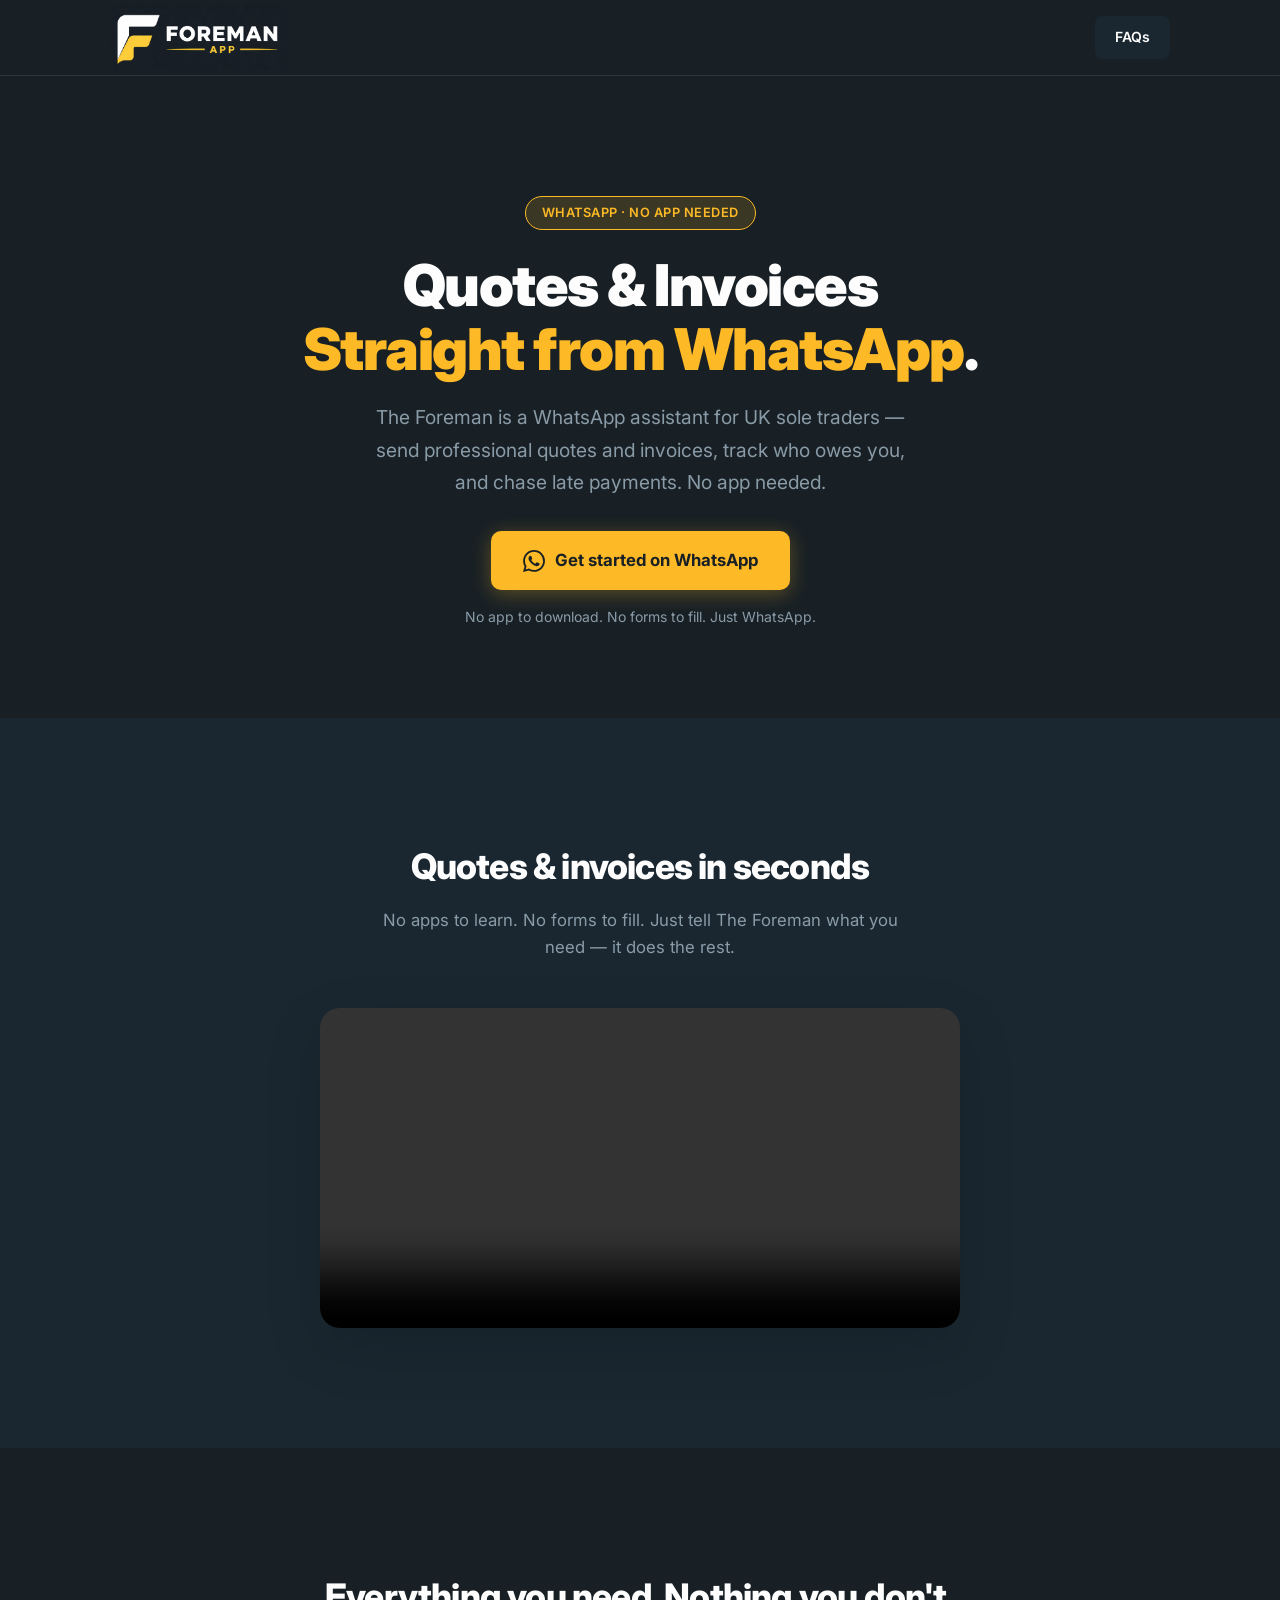
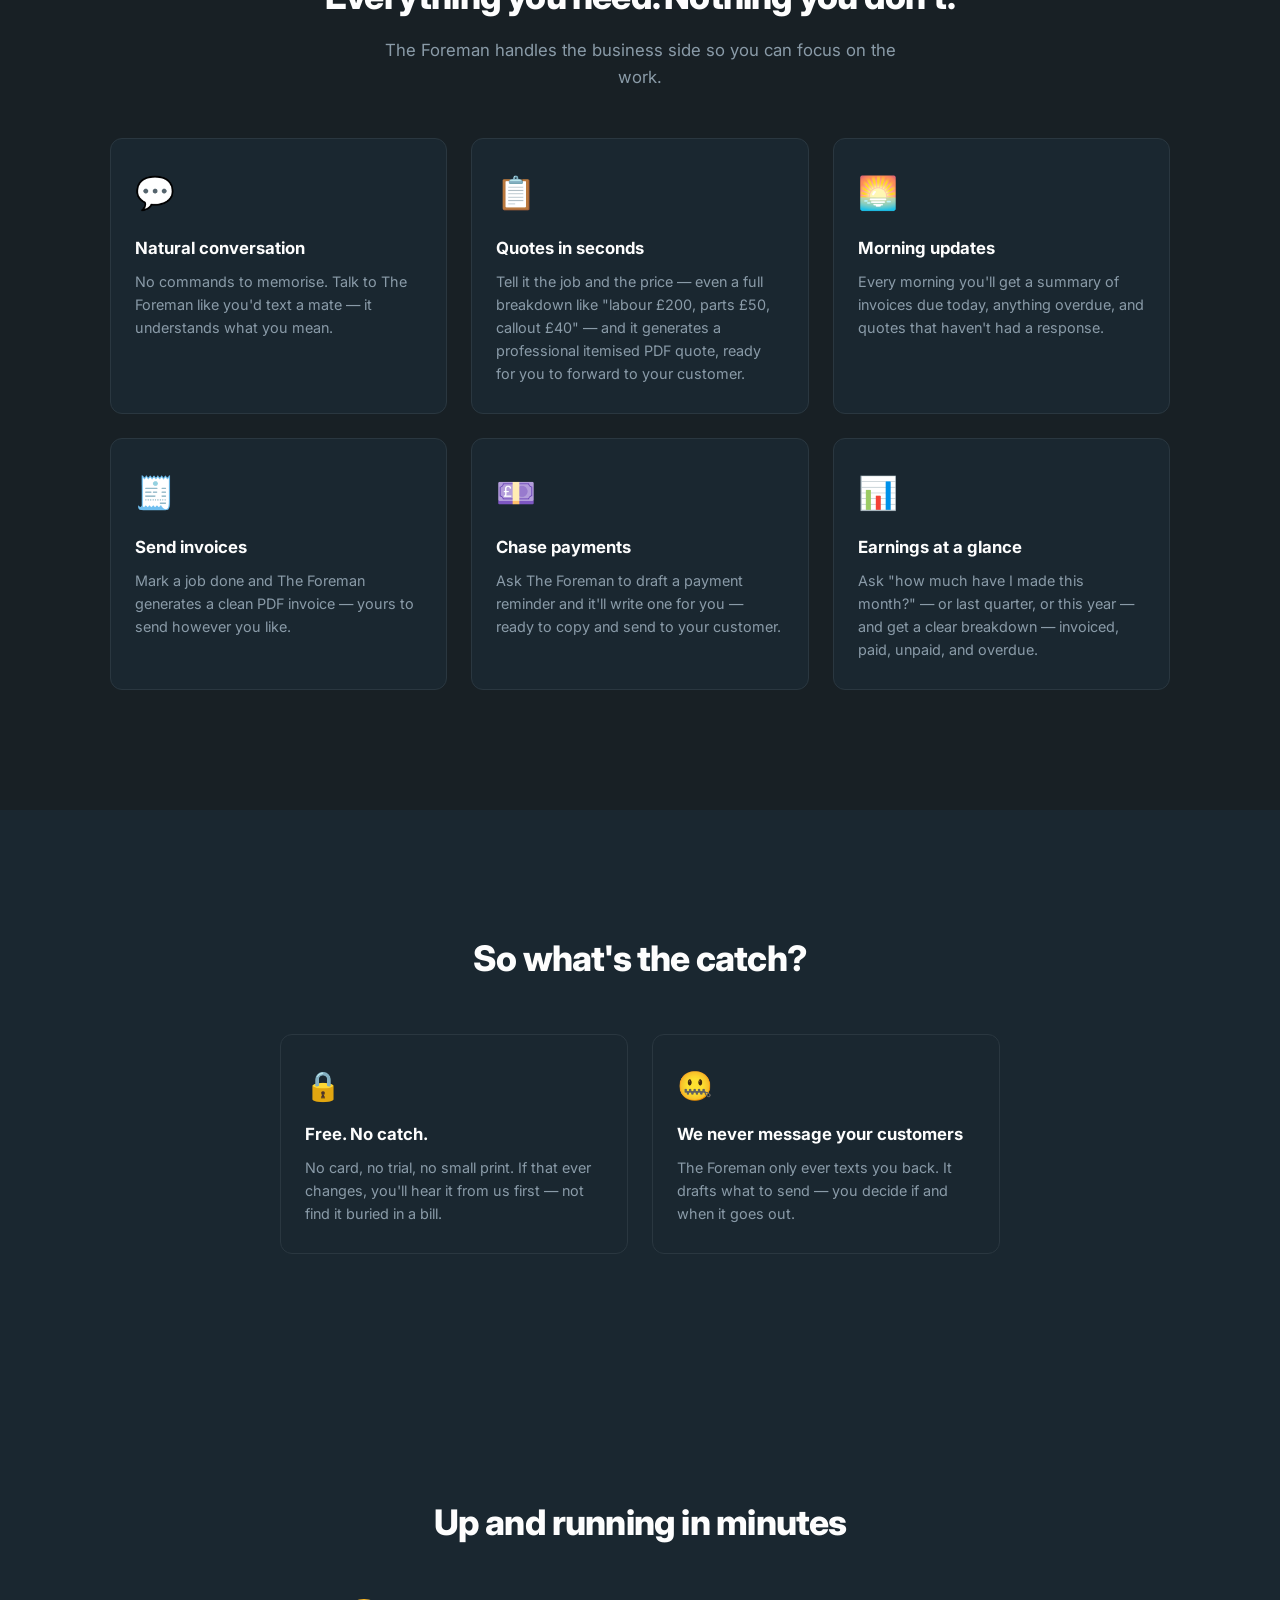
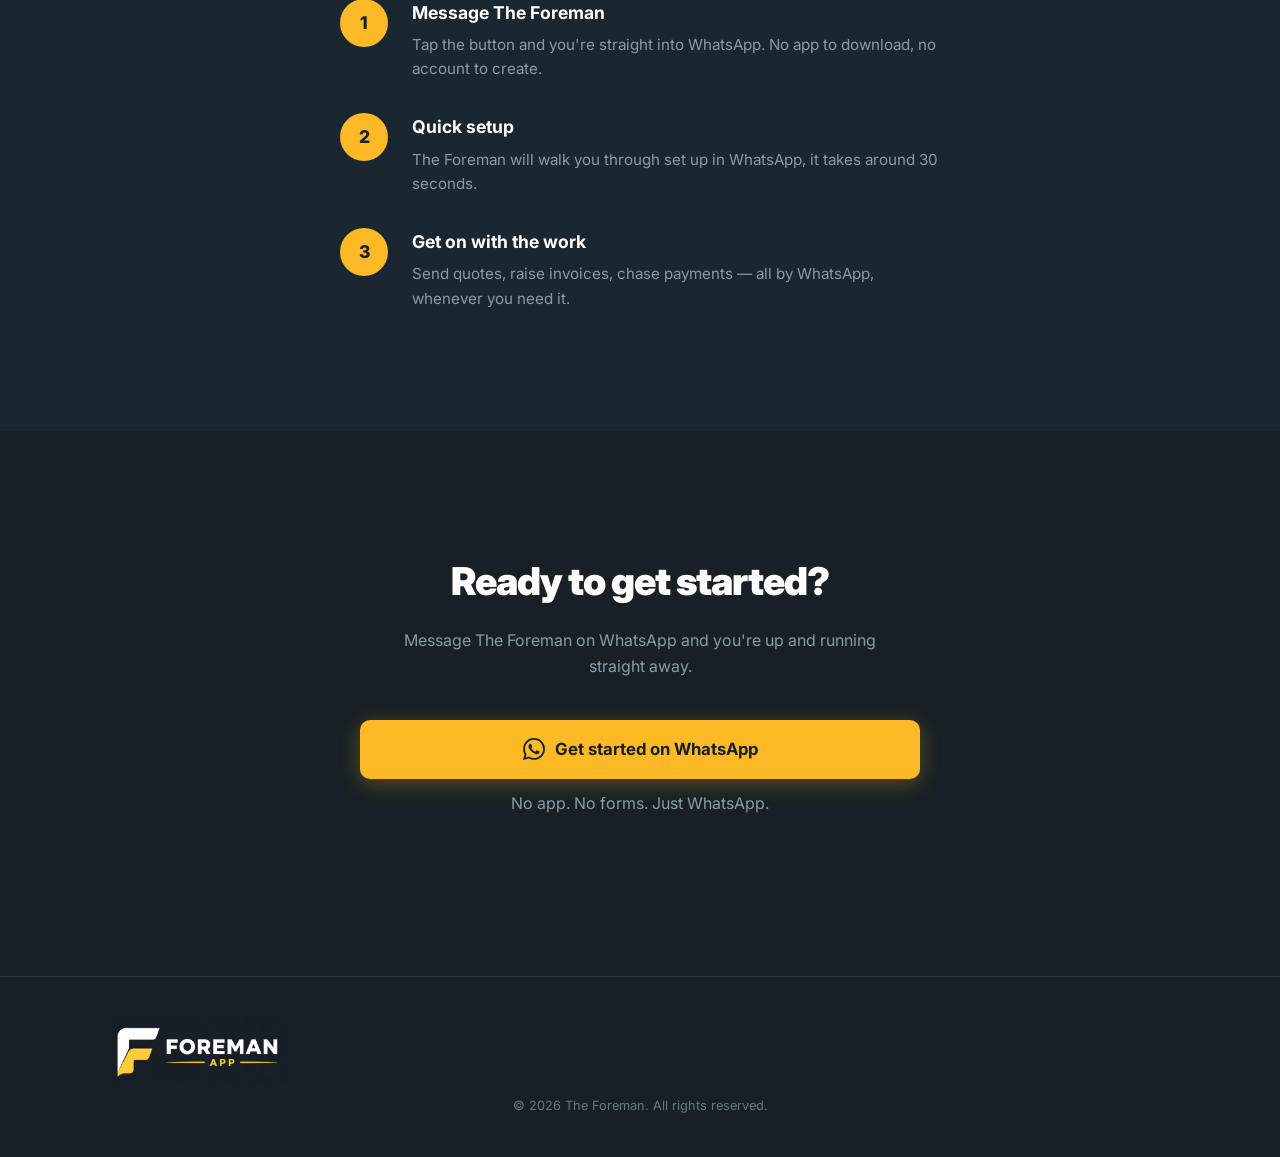
==== index.html @ f28f2d68 "Update homepage demo video Co-Authored-By: Claude Sonnet 5 <noreply@anthropic.com>" ====
<!DOCTYPE html>
<html lang="en">
<head>
  <meta charset="UTF-8" />
  <meta name="viewport" content="width=device-width, initial-scale=1.0" />
  <title>The Foreman — Your AI trade assistant on WhatsApp</title>
  <meta name="description" content="The Foreman is a WhatsApp assistant for UK sole traders. Send quotes, invoices and payment chasers — all from your phone, without the paperwork." />
  <link rel="preconnect" href="https://fonts.googleapis.com" />
  <link rel="preconnect" href="https://fonts.gstatic.com" crossorigin />
  <link href="https://fonts.googleapis.com/css2?family=Inter:wght@400;500;600;700;800;900&display=swap" rel="stylesheet" />
  <link rel="stylesheet" href="style.css" />
  <!-- Google Analytics -->
  <script async src="https://www.googletagmanager.com/gtag/js?id=G-WC42958MQL"></script>
  <script>
    window.dataLayer = window.dataLayer || [];
    function gtag(){dataLayer.push(arguments);}
    gtag('js', new Date());
    gtag('config', 'G-WC42958MQL');
  </script>
  <!-- End Google Analytics -->
  <!-- Meta Pixel Code -->
  <script>
  !function(f,b,e,v,n,t,s)
  {if(f.fbq)return;n=f.fbq=function(){n.callMethod?
  n.callMethod.apply(n,arguments):n.queue.push(arguments)};
  if(!f._fbq)f._fbq=n;n.push=n;n.loaded=!0;n.version='2.0';
  n.queue=[];t=b.createElement(e);t.async=!0;
  t.src=v;s=b.getElementsByTagName(e)[0];
  s.parentNode.insertBefore(t,s)}(window, document,'script',
  'https://connect.facebook.net/en_US/fbevents.js');
  fbq('init', '2463232994177897');
  fbq('track', 'PageView');
  </script>
  <noscript><img height="1" width="1" style="display:none"
  src="https://www.facebook.com/tr?id=2463232994177897&ev=PageView&noscript=1"
  /></noscript>
  <!-- End Meta Pixel Code -->
</head>
<body>

  <!-- NAV -->
  <header class="nav">
    <div class="container nav-inner">
      <a href="/" class="logo">
        <img src="Website Logo.png?v=2" alt="The Foreman Logo" />
      </a>
      <a href="/faq.html" class="btn btn-nav">FAQs</a>
    </div>
  </header>

  <!-- HERO -->
  <section class="hero">
    <div class="container">
      <div class="hero-badge">WhatsApp · No app needed</div>
      <h1>Quotes &amp; Invoices<br><span class="highlight">Straight from WhatsApp</span>.</h1>
      <p class="hero-sub">The Foreman is a WhatsApp assistant for UK sole traders — send professional quotes and invoices, track who owes you, and chase late payments. No app needed.</p>
      <a href="https://wa.me/447888862241?text=Hi" class="whatsapp-btn" target="_blank" rel="noopener" onclick="fbq('track', 'Lead'); gtag('event', 'whatsapp_click', {'event_category': 'engagement', 'event_label': 'whatsapp_button'});">
        <svg viewBox="0 0 24 24" fill="currentColor" xmlns="http://www.w3.org/2000/svg"><path d="M17.472 14.382c-.297-.149-1.758-.867-2.03-.967-.273-.099-.471-.148-.67.15-.197.297-.767.966-.94 1.164-.173.199-.347.223-.644.075-.297-.15-1.255-.463-2.39-1.475-.883-.788-1.48-1.761-1.653-2.059-.173-.297-.018-.458.13-.606.134-.133.298-.347.446-.52.149-.174.198-.298.298-.497.099-.198.05-.371-.025-.52-.075-.149-.669-1.612-.916-2.207-.242-.579-.487-.5-.669-.51-.173-.008-.371-.01-.57-.01-.198 0-.52.074-.792.372-.272.297-1.04 1.016-1.04 2.479 0 1.462 1.065 2.875 1.213 3.074.149.198 2.096 3.2 5.077 4.487.709.306 1.262.489 1.694.625.712.227 1.36.195 1.871.118.571-.085 1.758-.719 2.006-1.413.248-.694.248-1.289.173-1.413-.074-.124-.272-.198-.57-.347m-5.421 7.403h-.004a9.87 9.87 0 01-5.031-1.378l-.361-.214-3.741.982.998-3.648-.235-.374a9.86 9.86 0 01-1.51-5.26c.001-5.45 4.436-9.884 9.888-9.884 2.64 0 5.122 1.03 6.988 2.898a9.825 9.825 0 012.893 6.994c-.003 5.45-4.437 9.884-9.885 9.884m8.413-18.297A11.815 11.815 0 0012.05 0C5.495 0 .16 5.335.157 11.892c0 2.096.547 4.142 1.588 5.945L.057 24l6.305-1.654a11.882 11.882 0 005.683 1.448h.005c6.554 0 11.89-5.335 11.893-11.893a11.821 11.821 0 00-3.48-8.413z"/></svg>
        Get started on WhatsApp
      </a>
      <p class="hero-note">No app to download. No forms to fill. Just WhatsApp.</p>
    </div>
  </section>

  <!-- CHAT DEMO -->
  <section class="demo">
    <div class="container">
      <h2 class="section-title">Quotes &amp; invoices in seconds</h2>
      <p class="section-sub">No apps to learn. No forms to fill. Just tell The Foreman what you need — it does the rest.</p>
      <video class="demo-video" id="demoVideo" controls playsinline muted>
        <source src="Foreman Demo.mp4?v=3" type="video/mp4" />
      </video>
    </div>
  </section>

  <script>
    (function () {
      var video = document.getElementById('demoVideo');
      var observer = new IntersectionObserver(function (entries) {
        entries.forEach(function (entry) {
          if (entry.isIntersecting) {
            video.play().catch(function () {});
          } else {
            video.pause();
          }
        });
      }, { threshold: 0.4 });
      observer.observe(video);
    })();
  </script>

  <!-- FEATURES -->
  <section class="features">
    <div class="container">
      <h2 class="section-title">Everything you need. Nothing you don't.</h2>
      <p class="section-sub">The Foreman handles the business side so you can focus on the work.</p>
      <div class="features-grid">
        <div class="feature-card">
          <div class="feature-icon">💬</div>
          <h3>Natural conversation</h3>
          <p>No commands to memorise. Talk to The Foreman like you'd text a mate — it understands what you mean.</p>
        </div>
        <div class="feature-card">
          <div class="feature-icon">📋</div>
          <h3>Quotes in seconds</h3>
          <p>Tell it the job and the price — even a full breakdown like "labour £200, parts £50, callout £40" — and it generates a professional itemised PDF quote, ready for you to forward to your customer.</p>
        </div>
        <div class="feature-card">
          <div class="feature-icon">🌅</div>
          <h3>Morning updates</h3>
          <p>Every morning you'll get a summary of invoices due today, anything overdue, and quotes that haven't had a response.</p>
        </div>
        <div class="feature-card">
          <div class="feature-icon">🧾</div>
          <h3>Send invoices</h3>
          <p>Mark a job done and The Foreman generates a clean PDF invoice — yours to send however you like.</p>
        </div>
        <div class="feature-card">
          <div class="feature-icon">💷</div>
          <h3>Chase payments</h3>
          <p>Ask The Foreman to draft a payment reminder and it'll write one for you — ready to copy and send to your customer.</p>
        </div>
        <div class="feature-card">
          <div class="feature-icon">📊</div>
          <h3>Earnings at a glance</h3>
          <p>Ask "how much have I made this month?" — or last quarter, or this year — and get a clear breakdown — invoiced, paid, unpaid, and overdue.</p>
        </div>
      </div>
    </div>
  </section>

  <!-- TRUST -->
  <section class="trust">
    <div class="container">
      <h2 class="section-title">So what's the catch?</h2>
      <div class="trust-grid">
        <div class="trust-item">
          <div class="trust-icon">🔒</div>
          <h3>Free. No catch.</h3>
          <p>No card, no trial, no small print. If that ever changes, you'll hear it from us first — not find it buried in a bill.</p>
        </div>
        <div class="trust-item">
          <div class="trust-icon">🤐</div>
          <h3>We never message your customers</h3>
          <p>The Foreman only ever texts you back. It drafts what to send — you decide if and when it goes out.</p>
        </div>
      </div>
    </div>
  </section>

  <!-- HOW IT WORKS -->
  <section class="how">
    <div class="container">
      <h2 class="section-title">Up and running in minutes</h2>
      <div class="steps">
        <div class="step">
          <div class="step-num">1</div>
          <div class="step-text">
            <h3>Message The Foreman</h3>
            <p>Tap the button and you're straight into WhatsApp. No app to download, no account to create.</p>
          </div>
        </div>
        <div class="step">
          <div class="step-num">2</div>
          <div class="step-text">
            <h3>Quick setup</h3>
            <p>The Foreman will walk you through set up in WhatsApp, it takes around 30 seconds.</p>
          </div>
        </div>
        <div class="step">
          <div class="step-num">3</div>
          <div class="step-text">
            <h3>Get on with the work</h3>
            <p>Send quotes, raise invoices, chase payments — all by WhatsApp, whenever you need it.</p>
          </div>
        </div>
      </div>
    </div>
  </section>

  <!-- SIGNUP CTA -->
  <section class="waitlist" id="waitlist">
    <div class="container">
      <h2>Ready to get started?</h2>
      <p>Message The Foreman on WhatsApp and you're up and running straight away.</p>
      <div class="waitlist-form">
        <a href="https://wa.me/447888862241?text=Hi" class="whatsapp-btn btn-full" target="_blank" rel="noopener" style="justify-content:center;" onclick="fbq('track', 'Lead'); gtag('event', 'whatsapp_click', {'event_category': 'engagement', 'event_label': 'whatsapp_button'});">
          <svg viewBox="0 0 24 24" fill="currentColor" xmlns="http://www.w3.org/2000/svg"><path d="M17.472 14.382c-.297-.149-1.758-.867-2.03-.967-.273-.099-.471-.148-.67.15-.197.297-.767.966-.94 1.164-.173.199-.347.223-.644.075-.297-.15-1.255-.463-2.39-1.475-.883-.788-1.48-1.761-1.653-2.059-.173-.297-.018-.458.13-.606.134-.133.298-.347.446-.52.149-.174.198-.298.298-.497.099-.198.05-.371-.025-.52-.075-.149-.669-1.612-.916-2.207-.242-.579-.487-.5-.669-.51-.173-.008-.371-.01-.57-.01-.198 0-.52.074-.792.372-.272.297-1.04 1.016-1.04 2.479 0 1.462 1.065 2.875 1.213 3.074.149.198 2.096 3.2 5.077 4.487.709.306 1.262.489 1.694.625.712.227 1.36.195 1.871.118.571-.085 1.758-.719 2.006-1.413.248-.694.248-1.289.173-1.413-.074-.124-.272-.198-.57-.347m-5.421 7.403h-.004a9.87 9.87 0 01-5.031-1.378l-.361-.214-3.741.982.998-3.648-.235-.374a9.86 9.86 0 01-1.51-5.26c.001-5.45 4.436-9.884 9.888-9.884 2.64 0 5.122 1.03 6.988 2.898a9.825 9.825 0 012.893 6.994c-.003 5.45-4.437 9.884-9.885 9.884m8.413-18.297A11.815 11.815 0 0012.05 0C5.495 0 .16 5.335.157 11.892c0 2.096.547 4.142 1.588 5.945L.057 24l6.305-1.654a11.882 11.882 0 005.683 1.448h.005c6.554 0 11.89-5.335 11.893-11.893a11.821 11.821 0 00-3.48-8.413z"/></svg>
          Get started on WhatsApp
        </a>
        <p class="form-note">No app. No forms. Just WhatsApp.</p>
      </div>
    </div>
  </section>

  <!-- FOOTER -->
  <footer class="footer">
    <div class="container footer-inner">
      <div class="logo">
        <img src="Website Logo.png?v=2" alt="The Foreman Logo" />
      </div>
<p class="footer-copy">© 2026 The Foreman. All rights reserved.</p>
    </div>
  </footer>

  <img src="https://tracker.metricool.com/c3po.jpg?hash=ed0bf62d8102b464e638d41be700c59a" style="display:none" />
</body>
</html>
---- style.css ----
/* === RESET & BASE === */
*, *::before, *::after { box-sizing: border-box; margin: 0; padding: 0; }

:root {
  --yellow: #FDB926;
  --yellow-dark: #E5A615;
  --dark: #182025;
  --dark2: #1A2730;
  --mid: #8A9BA8;
  --light: #1A2730;
  --white: #FDFDFD;
  --border: #2A3740;
  --green: #FDB926;
  --radius: 12px;
  --radius-lg: 20px;
  font-size: 16px;
}

body {
  font-family: 'Inter', sans-serif;
  background: var(--dark);
  color: var(--white);
  line-height: 1.6;
  -webkit-font-smoothing: antialiased;
}

.container {
  max-width: 1100px;
  margin: 0 auto;
  padding: 0 20px;
}

/* === NAV === */
.nav {
  position: sticky;
  top: 0;
  background: var(--dark);
  border-bottom: 1px solid var(--border);
  z-index: 100;
  padding: 4px 0;
}

.nav-inner {
  display: flex;
  align-items: center;
  justify-content: space-between;
}

.logo {
  font-size: 1.2rem;
  font-weight: 800;
  color: var(--white);
  letter-spacing: -0.5px;
  display: flex;
  align-items: center;
  gap: 10px;
  text-decoration: none;
}

.logo img {
  height: 67px;
  width: auto;
}

/* === BUTTONS === */
.btn {
  display: inline-block;
  padding: 12px 24px;
  border-radius: 8px;
  font-weight: 600;
  font-size: 0.95rem;
  cursor: pointer;
  text-decoration: none;
  transition: all 0.15s ease;
  border: none;
}

.btn-nav {
  background: var(--light);
  color: var(--white);
  padding: 10px 20px;
  font-size: 0.875rem;
}

.btn-nav:hover { background: var(--dark2); border: 1px solid var(--border); }

.btn-primary {
  background: var(--yellow);
  color: var(--dark);
  font-weight: 700;
}

.btn-primary:hover {
  background: var(--yellow-dark);
  transform: translateY(-1px);
  box-shadow: 0 4px 12px rgba(253, 185, 38, 0.4);
}

.btn-large {
  padding: 16px 32px;
  font-size: 1.05rem;
  border-radius: 10px;
}

.btn-full { width: 100%; text-align: center; }

/* === HERO === */
.hero {
  padding: 80px 0 60px;
  text-align: center;
  background: var(--dark);
}

.hero-badge {
  display: inline-block;
  background: rgba(253, 185, 38, 0.15);
  color: var(--yellow);
  border: 1px solid var(--yellow);
  padding: 6px 16px;
  border-radius: 100px;
  font-size: 0.8rem;
  font-weight: 600;
  letter-spacing: 0.5px;
  text-transform: uppercase;
  margin-bottom: 24px;
}

.hero h1 {
  font-size: clamp(2.2rem, 6vw, 3.6rem);
  font-weight: 900;
  line-height: 1.1;
  letter-spacing: -1.5px;
  margin-bottom: 20px;
  color: var(--white);
}

.highlight {
  color: var(--green);
  position: relative;
}

.hero-sub {
  font-size: clamp(1rem, 2.5vw, 1.2rem);
  color: var(--mid);
  max-width: 560px;
  margin: 0 auto 32px;
  line-height: 1.7;
}

.hero-note {
  margin-top: 16px;
  color: var(--mid);
  font-size: 0.875rem;
}

/* === DEMO / CHAT === */
.demo {
  padding: 80px 0;
  background: var(--light);
}

.section-title {
  font-size: clamp(1.6rem, 4vw, 2.2rem);
  font-weight: 800;
  letter-spacing: -0.8px;
  text-align: center;
  margin-bottom: 12px;
  color: var(--white);
}

.section-sub {
  text-align: center;
  color: var(--mid);
  font-size: 1.05rem;
  max-width: 520px;
  margin: 0 auto 48px;
}

.demo-video {
  display: block;
  max-width: 640px;
  width: 100%;
  margin: 0 auto;
  border-radius: var(--radius-lg);
  overflow: hidden;
  box-shadow: 0 20px 60px rgba(0,0,0,0.12);
}

.chat-header {
  background: #075E54;
  color: white;
  padding: 16px 20px;
  display: flex;
  align-items: center;
  gap: 12px;
}

.chat-avatar {
  width: 42px;
  height: 42px;
  background: #128C7E;
  border-radius: 50%;
  display: flex;
  align-items: center;
  justify-content: center;
  font-size: 1.2rem;
  flex-shrink: 0;
}

.chat-name {
  font-weight: 700;
  font-size: 0.95rem;
}

.chat-status {
  font-size: 0.75rem;
  opacity: 0.85;
  color: var(--yellow);
}

.chat-body {
  padding: 16px;
  display: flex;
  flex-direction: column;
  gap: 8px;
  max-height: 480px;
  overflow-y: auto;
}

.msg {
  max-width: 80%;
  padding: 10px 14px;
  border-radius: 12px;
  font-size: 0.875rem;
  line-height: 1.5;
}

.msg.sent {
  background: #DCF8C6;
  align-self: flex-end;
  border-bottom-right-radius: 4px;
  color: var(--dark);
}

.msg.received {
  background: var(--white);
  align-self: flex-start;
  border-bottom-left-radius: 4px;
  color: var(--dark);
  box-shadow: 0 1px 2px rgba(0,0,0,0.08);
}

/* === FEATURES === */
.features {
  padding: 80px 0;
  background: var(--dark);
}

.features-grid {
  display: grid;
  grid-template-columns: repeat(3, 1fr);
  gap: 24px;
  margin-top: 48px;
}

.feature-card {
  background: var(--light);
  border: 1px solid var(--border);
  border-radius: var(--radius);
  padding: 28px 24px;
  transition: transform 0.15s, box-shadow 0.15s;
}

.feature-card:hover {
  transform: translateY(-2px);
  box-shadow: 0 8px 24px rgba(253, 185, 38, 0.15);
  border-color: var(--yellow);
}

.feature-icon {
  font-size: 2rem;
  margin-bottom: 16px;
}

.feature-card h3 {
  font-size: 1.05rem;
  font-weight: 700;
  margin-bottom: 8px;
  color: var(--white);
}

.feature-card p {
  color: var(--mid);
  font-size: 0.9rem;
  line-height: 1.6;
}

/* === TRUST === */
.trust {
  padding: 80px 0;
  background: var(--light);
}

.trust-grid {
  display: grid;
  grid-template-columns: repeat(2, 1fr);
  gap: 24px;
  max-width: 720px;
  margin: 48px auto 0;
}

.trust-item {
  background: var(--dark2);
  border: 1px solid var(--border);
  border-radius: var(--radius);
  padding: 28px 24px;
}

.trust-icon {
  font-size: 1.8rem;
  margin-bottom: 12px;
}

.trust-item h3 {
  font-size: 1.05rem;
  font-weight: 700;
  margin-bottom: 8px;
  color: var(--white);
}

.trust-item p {
  color: var(--mid);
  font-size: 0.9rem;
  line-height: 1.6;
}

/* === HOW IT WORKS === */
.how {
  padding: 80px 0;
  background: var(--light);
}

.steps {
  display: flex;
  flex-direction: column;
  gap: 32px;
  max-width: 600px;
  margin: 48px auto 0;
}

.step {
  display: flex;
  gap: 24px;
  align-items: flex-start;
}

.step-num {
  width: 48px;
  height: 48px;
  background: var(--yellow);
  color: var(--dark);
  border-radius: 50%;
  display: flex;
  align-items: center;
  justify-content: center;
  font-weight: 800;
  font-size: 1.1rem;
  flex-shrink: 0;
}

.step-text h3 {
  font-size: 1.1rem;
  font-weight: 700;
  margin-bottom: 6px;
  color: var(--white);
}

.step-text p {
  color: var(--mid);
  font-size: 0.95rem;
}

/* === SOCIAL PROOF === */
.proof {
  padding: 60px 0;
  background: var(--yellow);
}

.proof-stat-grid {
  display: grid;
  grid-template-columns: repeat(3, 1fr);
  gap: 24px;
  text-align: center;
}

.stat-num {
  font-size: clamp(2rem, 5vw, 3rem);
  font-weight: 900;
  letter-spacing: -1px;
  color: var(--dark);
}

.stat-label {
  font-size: 0.9rem;
  font-weight: 500;
  color: var(--dark);
  margin-top: 4px;
}

/* === WHATSAPP BUTTON === */
.whatsapp-btn {
  display: inline-flex;
  align-items: center;
  gap: 10px;
  background: var(--yellow);
  color: var(--dark);
  padding: 16px 32px;
  border-radius: 10px;
  font-weight: 700;
  font-size: 1.05rem;
  text-decoration: none;
  transition: all 0.15s ease;
  box-shadow: 0 4px 20px rgba(253, 185, 38, 0.3);
  font-family: 'Inter', sans-serif;
}
.whatsapp-btn:hover {
  background: var(--yellow-dark);
  transform: translateY(-2px);
  box-shadow: 0 6px 24px rgba(253, 185, 38, 0.4);
}
.whatsapp-btn svg { width: 22px; height: 22px; flex-shrink: 0; }

/* === WAITLIST === */
.waitlist {
  padding: 80px 0;
  background: var(--dark);
  text-align: center;
}

.waitlist h2 {
  font-size: clamp(1.8rem, 4vw, 2.4rem);
  font-weight: 900;
  letter-spacing: -1px;
  margin-bottom: 16px;
  color: var(--white);
}

.waitlist p {
  color: var(--mid);
  max-width: 480px;
  margin: 0 auto 40px;
  font-size: 1rem;
}

.waitlist-form {
  max-width: 560px;
  margin: 0 auto;
  display: flex;
  flex-direction: column;
  gap: 12px;
}

.form-row {
  display: grid;
  grid-template-columns: 1fr 1fr;
  gap: 12px;
}

.waitlist-form input {
  width: 100%;
  padding: 14px 16px;
  border: 1.5px solid var(--border);
  border-radius: 8px;
  font-size: 0.95rem;
  font-family: 'Inter', sans-serif;
  outline: none;
  transition: border-color 0.15s;
  background: var(--light);
  color: var(--white);
}

.waitlist-form input:focus {
  border-color: var(--yellow);
  background: var(--dark2);
}

.waitlist-form input::placeholder {
  color: var(--mid);
}

.form-note {
  font-size: 0.8rem;
  color: var(--mid);
  margin-top: 4px;
}

/* === FOOTER === */
.footer {
  padding: 40px 0;
  background: var(--dark);
  color: var(--mid);
  border-top: 1px solid var(--border);
}

.footer-inner {
  text-align: center;
}

.footer .logo {
  color: var(--white);
  margin-bottom: 12px;
}

.footer-text {
  font-size: 0.9rem;
  max-width: 400px;
  margin: 0 auto 16px;
}

.footer-copy {
  font-size: 0.8rem;
  color: var(--mid);
  opacity: 0.7;
}

/* === FAQ PAGE === */
.faq-hero {
  padding: 80px 0 60px;
  text-align: center;
  background: var(--dark);
}

.faq-hero h1 {
  font-size: clamp(1.4rem, 3.5vw, 2rem);
  font-weight: 800;
  letter-spacing: -0.5px;
  line-height: 1.25;
  margin: 20px auto 16px;
  max-width: 780px;
  color: var(--white);
}

.faq-hero p {
  color: var(--mid);
  font-size: 1.05rem;
}

.faq-section {
  padding: 60px 0 80px;
  background: var(--dark);
}

.faq-list {
  max-width: 760px;
  margin: 0 auto;
  display: flex;
  flex-direction: column;
  gap: 12px;
}

.faq-item {
  background: var(--light);
  border: 1px solid var(--border);
  border-radius: var(--radius);
  overflow: hidden;
  transition: border-color 0.15s;
}

.faq-item[open] {
  border-color: var(--yellow);
}

.faq-question {
  display: flex;
  justify-content: space-between;
  align-items: center;
  padding: 20px 24px;
  font-size: 1rem;
  font-weight: 600;
  color: var(--white);
  cursor: pointer;
  list-style: none;
  gap: 16px;
}

.faq-question::-webkit-details-marker { display: none; }

.faq-question::after {
  content: '+';
  font-size: 1.4rem;
  font-weight: 400;
  color: var(--yellow);
  flex-shrink: 0;
  transition: transform 0.2s;
}

.faq-item[open] .faq-question::after {
  transform: rotate(45deg);
}

.faq-answer {
  padding: 0 24px 20px;
  color: var(--mid);
  font-size: 0.95rem;
  line-height: 1.7;
}

.faq-answer p { margin: 0; }

/* === MOBILE === */
@media (max-width: 768px) {
  .logo img { height: 48px; }

  .hero { padding: 60px 0 40px; }

  .features-grid {
    grid-template-columns: 1fr;
  }

  .trust-grid {
    grid-template-columns: 1fr;
  }

  .proof-stat-grid {
    grid-template-columns: 1fr;
    gap: 32px;
  }

  .form-row {
    grid-template-columns: 1fr;
  }

  .chat-body { max-height: 380px; }
}

@media (max-width: 480px) {
  .hero h1 { letter-spacing: -1px; }

  .btn-large {
    padding: 14px 24px;
    font-size: 1rem;
  }
}

/* === DESKTOP (taller section spacing) === */
@media (min-width: 769px) {
  .hero { padding: 120px 0 90px; }
  .demo { padding: 120px 0; }
  .features { padding: 120px 0; }
  .trust { padding: 120px 0; }
  .how { padding: 120px 0; }
  .proof { padding: 90px 0; }
  .waitlist { padding: 120px 0; }
  .faq-hero { padding: 120px 0 90px; }
  .faq-section { padding: 90px 0 120px; }
}
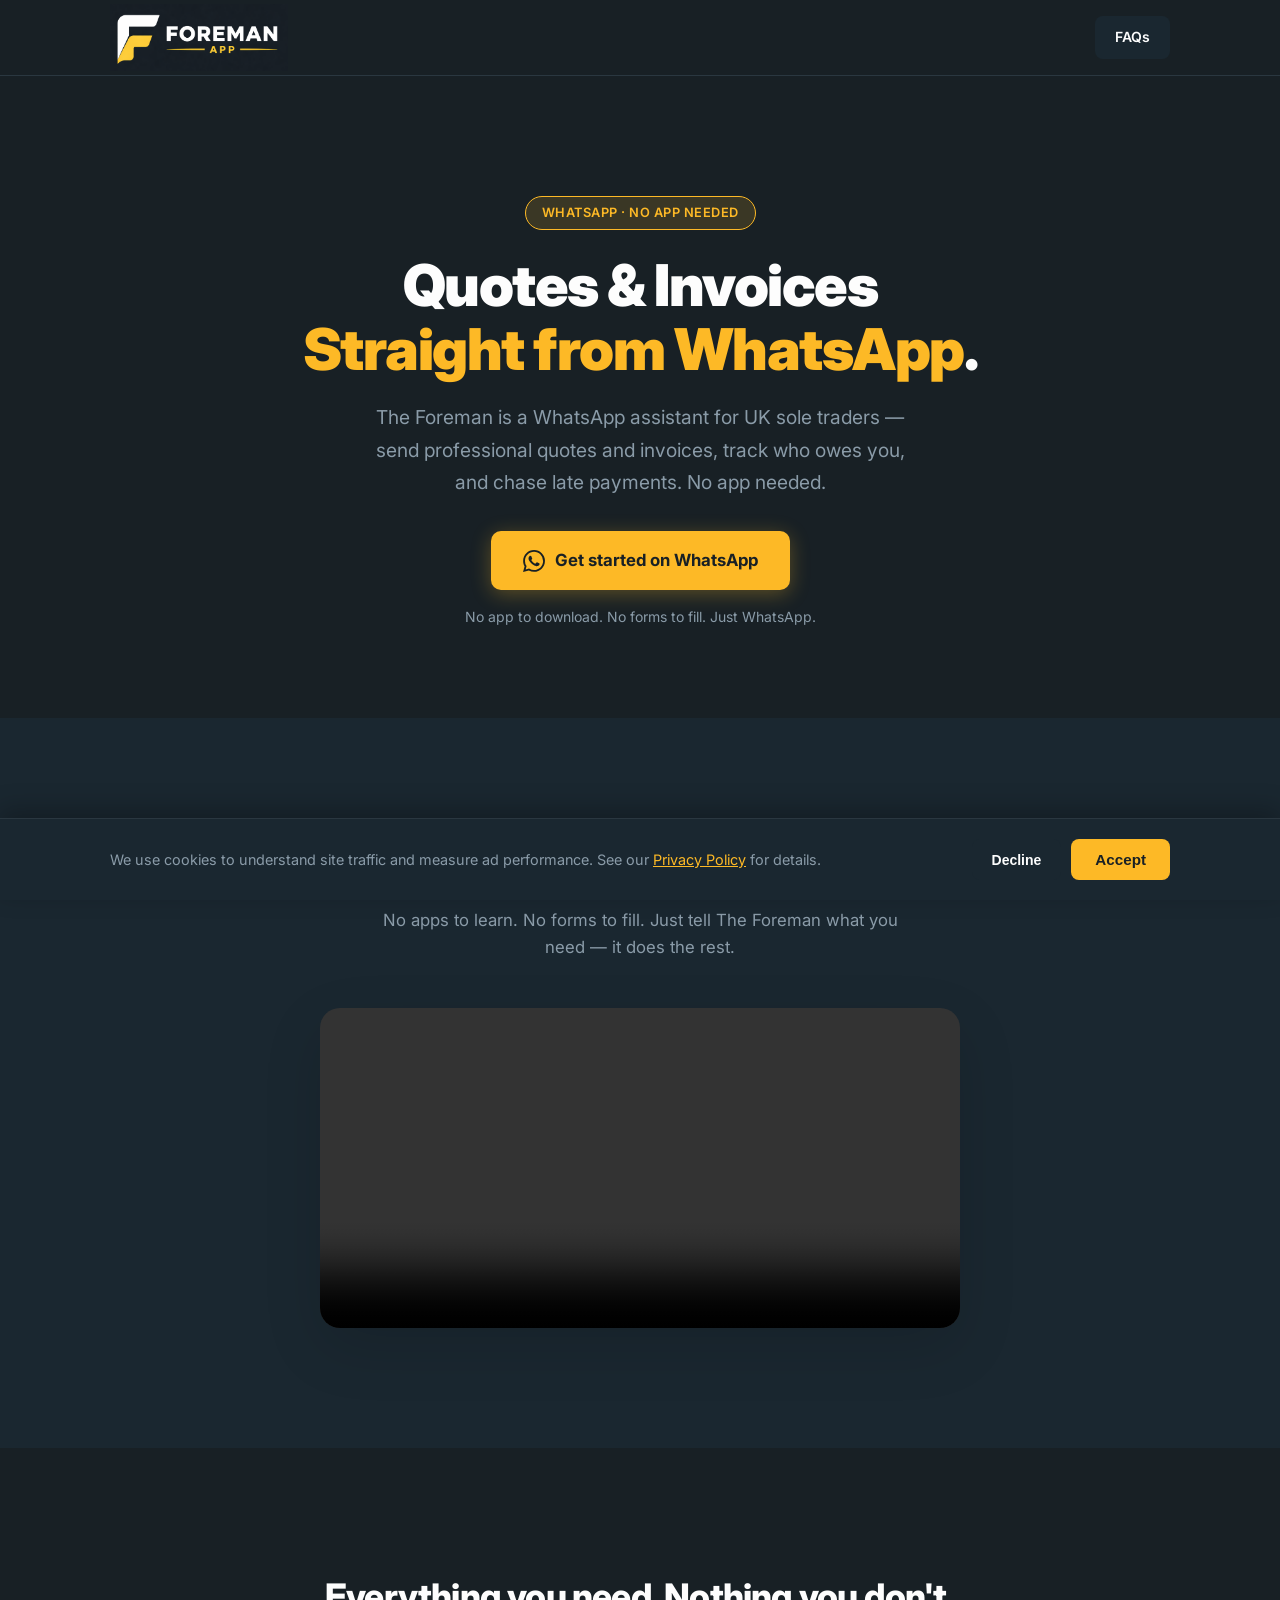
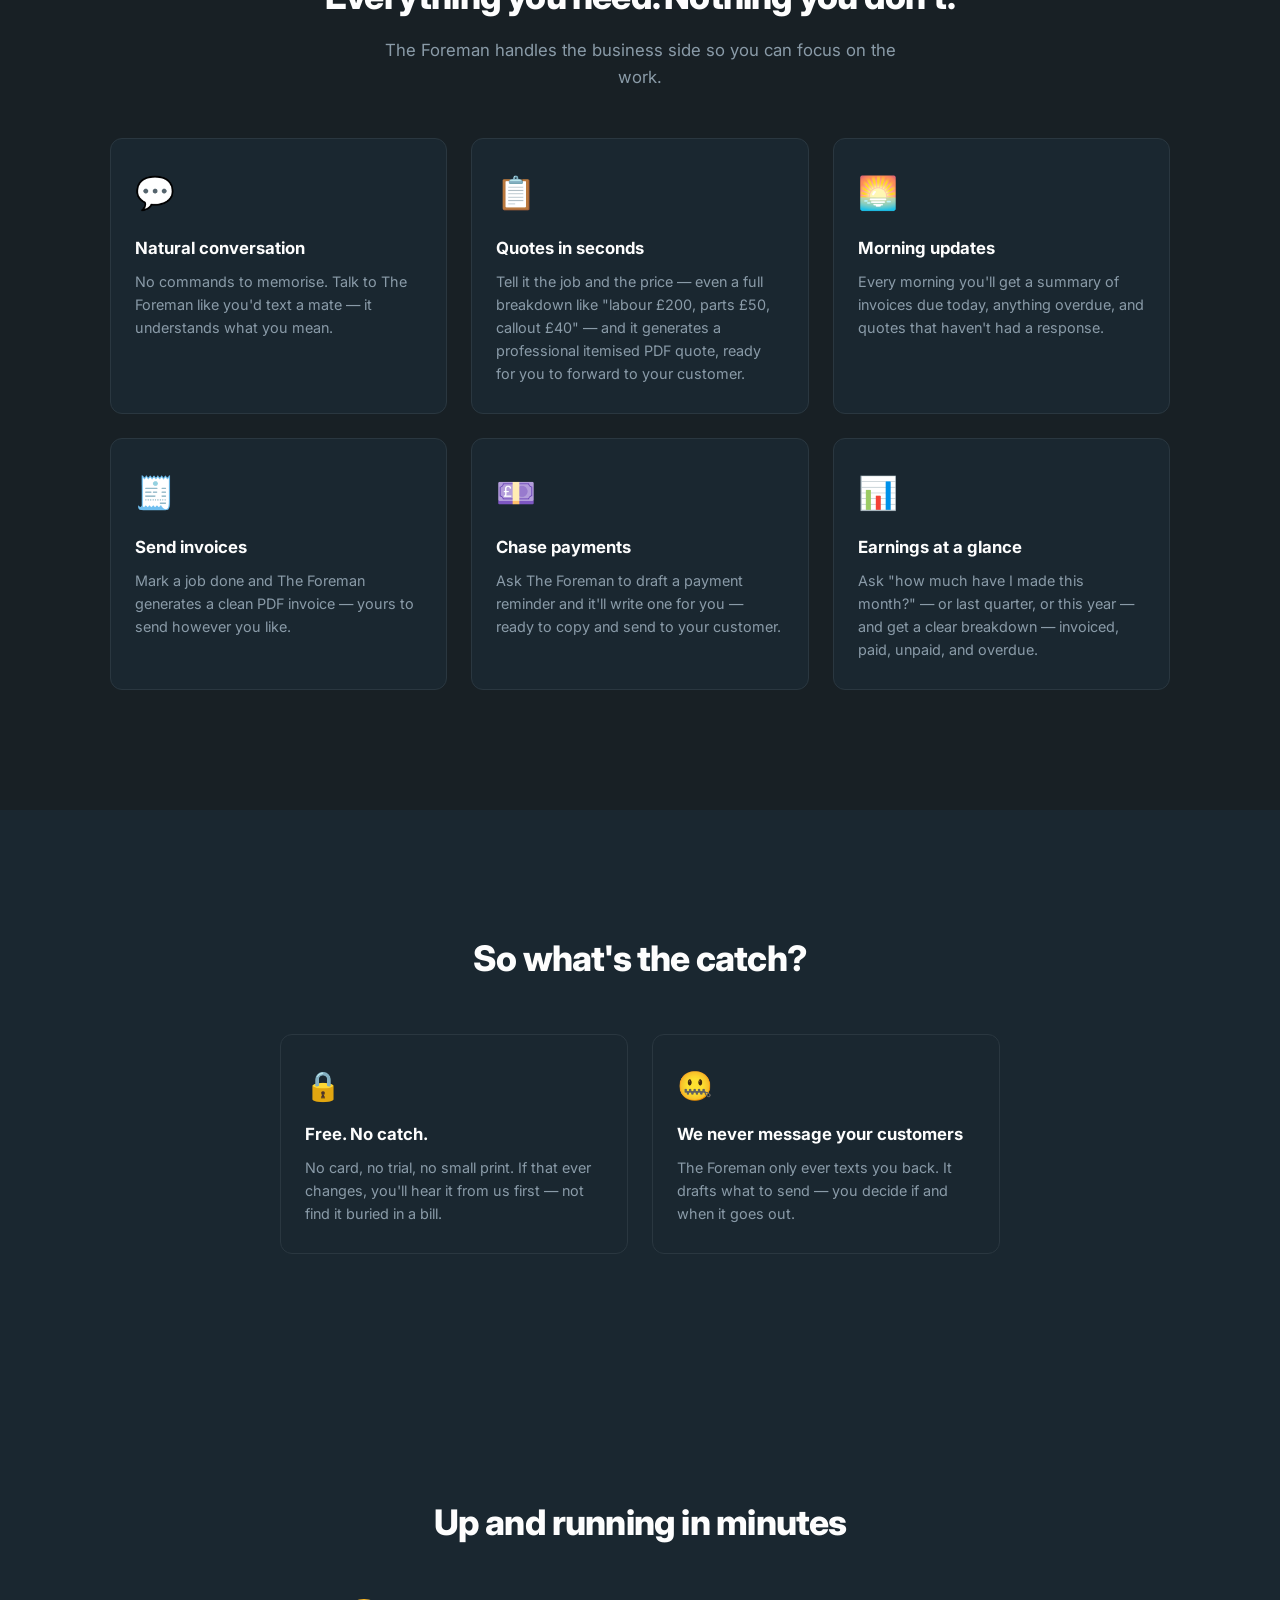
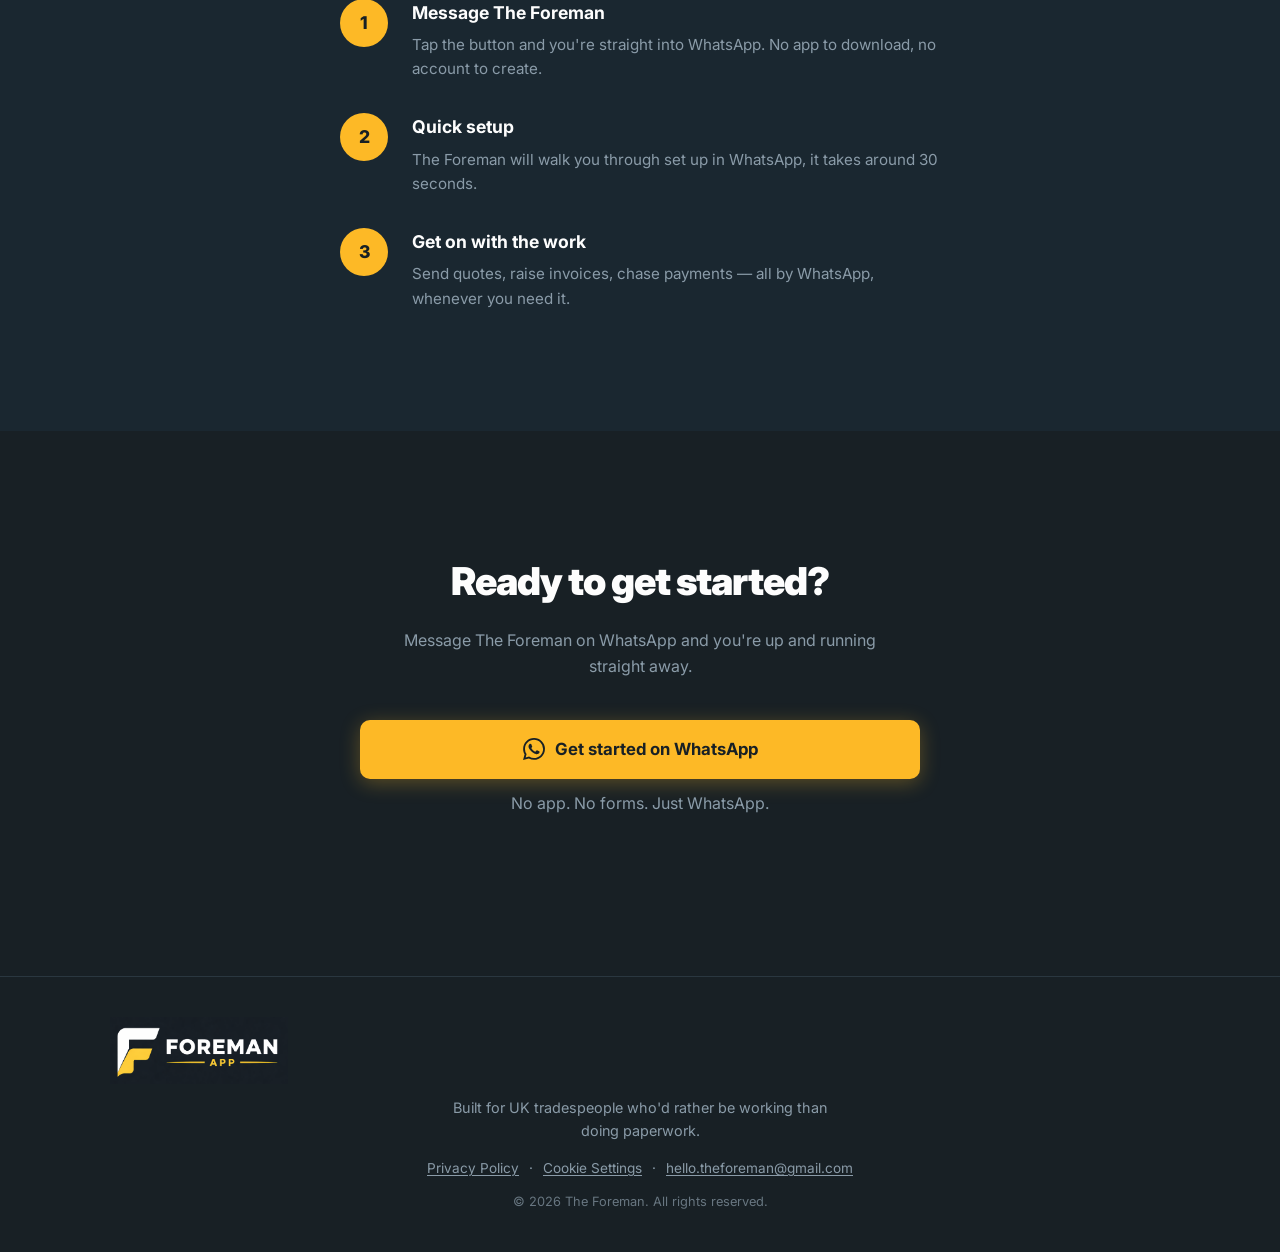
==== commit 818faeb3: "Fix launch blockers: cookie-consent gate, privacy policy, AI/App title contradictions - Add consent." ====
--- a/index.html
+++ b/index.html
@@ -3,38 +3,15 @@
 <head>
   <meta charset="UTF-8" />
   <meta name="viewport" content="width=device-width, initial-scale=1.0" />
-  <title>The Foreman — Your AI trade assistant on WhatsApp</title>
+  <title>The Foreman — Quotes &amp; Invoices Straight from WhatsApp</title>
   <meta name="description" content="The Foreman is a WhatsApp assistant for UK sole traders. Send quotes, invoices and payment chasers — all from your phone, without the paperwork." />
   <link rel="preconnect" href="https://fonts.googleapis.com" />
   <link rel="preconnect" href="https://fonts.gstatic.com" crossorigin />
   <link href="https://fonts.googleapis.com/css2?family=Inter:wght@400;500;600;700;800;900&display=swap" rel="stylesheet" />
   <link rel="stylesheet" href="style.css" />
-  <!-- Google Analytics -->
-  <script async src="https://www.googletagmanager.com/gtag/js?id=G-WC42958MQL"></script>
-  <script>
-    window.dataLayer = window.dataLayer || [];
-    function gtag(){dataLayer.push(arguments);}
-    gtag('js', new Date());
-    gtag('config', 'G-WC42958MQL');
-  </script>
-  <!-- End Google Analytics -->
-  <!-- Meta Pixel Code -->
-  <script>
-  !function(f,b,e,v,n,t,s)
-  {if(f.fbq)return;n=f.fbq=function(){n.callMethod?
-  n.callMethod.apply(n,arguments):n.queue.push(arguments)};
-  if(!f._fbq)f._fbq=n;n.push=n;n.loaded=!0;n.version='2.0';
-  n.queue=[];t=b.createElement(e);t.async=!0;
-  t.src=v;s=b.getElementsByTagName(e)[0];
-  s.parentNode.insertBefore(t,s)}(window, document,'script',
-  'https://connect.facebook.net/en_US/fbevents.js');
-  fbq('init', '2463232994177897');
-  fbq('track', 'PageView');
-  </script>
-  <noscript><img height="1" width="1" style="display:none"
-  src="https://www.facebook.com/tr?id=2463232994177897&ev=PageView&noscript=1"
-  /></noscript>
-  <!-- End Meta Pixel Code -->
+  <!-- Analytics (Google Analytics, Meta Pixel, Metricool) only load after
+       cookie consent is given — see consent.js -->
+  <script src="consent.js"></script>
 </head>
 <body>
 
@@ -54,7 +31,7 @@
       <div class="hero-badge">WhatsApp · No app needed</div>
       <h1>Quotes &amp; Invoices<br><span class="highlight">Straight from WhatsApp</span>.</h1>
       <p class="hero-sub">The Foreman is a WhatsApp assistant for UK sole traders — send professional quotes and invoices, track who owes you, and chase late payments. No app needed.</p>
-      <a href="https://wa.me/447888862241?text=Hi" class="whatsapp-btn" target="_blank" rel="noopener" onclick="fbq('track', 'Lead'); gtag('event', 'whatsapp_click', {'event_category': 'engagement', 'event_label': 'whatsapp_button'});">
+      <a href="https://wa.me/447888862241?text=Hi" class="whatsapp-btn" target="_blank" rel="noopener" onclick="if(window.fbq){fbq('track', 'Lead');} if(window.gtag){gtag('event', 'whatsapp_click', {'event_category': 'engagement', 'event_label': 'whatsapp_button'});}">
         <svg viewBox="0 0 24 24" fill="currentColor" xmlns="http://www.w3.org/2000/svg"><path d="M17.472 14.382c-.297-.149-1.758-.867-2.03-.967-.273-.099-.471-.148-.67.15-.197.297-.767.966-.94 1.164-.173.199-.347.223-.644.075-.297-.15-1.255-.463-2.39-1.475-.883-.788-1.48-1.761-1.653-2.059-.173-.297-.018-.458.13-.606.134-.133.298-.347.446-.52.149-.174.198-.298.298-.497.099-.198.05-.371-.025-.52-.075-.149-.669-1.612-.916-2.207-.242-.579-.487-.5-.669-.51-.173-.008-.371-.01-.57-.01-.198 0-.52.074-.792.372-.272.297-1.04 1.016-1.04 2.479 0 1.462 1.065 2.875 1.213 3.074.149.198 2.096 3.2 5.077 4.487.709.306 1.262.489 1.694.625.712.227 1.36.195 1.871.118.571-.085 1.758-.719 2.006-1.413.248-.694.248-1.289.173-1.413-.074-.124-.272-.198-.57-.347m-5.421 7.403h-.004a9.87 9.87 0 01-5.031-1.378l-.361-.214-3.741.982.998-3.648-.235-.374a9.86 9.86 0 01-1.51-5.26c.001-5.45 4.436-9.884 9.888-9.884 2.64 0 5.122 1.03 6.988 2.898a9.825 9.825 0 012.893 6.994c-.003 5.45-4.437 9.884-9.885 9.884m8.413-18.297A11.815 11.815 0 0012.05 0C5.495 0 .16 5.335.157 11.892c0 2.096.547 4.142 1.588 5.945L.057 24l6.305-1.654a11.882 11.882 0 005.683 1.448h.005c6.554 0 11.89-5.335 11.893-11.893a11.821 11.821 0 00-3.48-8.413z"/></svg>
         Get started on WhatsApp
       </a>
@@ -184,7 +161,7 @@
       <h2>Ready to get started?</h2>
       <p>Message The Foreman on WhatsApp and you're up and running straight away.</p>
       <div class="waitlist-form">
-        <a href="https://wa.me/447888862241?text=Hi" class="whatsapp-btn btn-full" target="_blank" rel="noopener" style="justify-content:center;" onclick="fbq('track', 'Lead'); gtag('event', 'whatsapp_click', {'event_category': 'engagement', 'event_label': 'whatsapp_button'});">
+        <a href="https://wa.me/447888862241?text=Hi" class="whatsapp-btn btn-full" target="_blank" rel="noopener" style="justify-content:center;" onclick="if(window.fbq){fbq('track', 'Lead');} if(window.gtag){gtag('event', 'whatsapp_click', {'event_category': 'engagement', 'event_label': 'whatsapp_button'});}">
           <svg viewBox="0 0 24 24" fill="currentColor" xmlns="http://www.w3.org/2000/svg"><path d="M17.472 14.382c-.297-.149-1.758-.867-2.03-.967-.273-.099-.471-.148-.67.15-.197.297-.767.966-.94 1.164-.173.199-.347.223-.644.075-.297-.15-1.255-.463-2.39-1.475-.883-.788-1.48-1.761-1.653-2.059-.173-.297-.018-.458.13-.606.134-.133.298-.347.446-.52.149-.174.198-.298.298-.497.099-.198.05-.371-.025-.52-.075-.149-.669-1.612-.916-2.207-.242-.579-.487-.5-.669-.51-.173-.008-.371-.01-.57-.01-.198 0-.52.074-.792.372-.272.297-1.04 1.016-1.04 2.479 0 1.462 1.065 2.875 1.213 3.074.149.198 2.096 3.2 5.077 4.487.709.306 1.262.489 1.694.625.712.227 1.36.195 1.871.118.571-.085 1.758-.719 2.006-1.413.248-.694.248-1.289.173-1.413-.074-.124-.272-.198-.57-.347m-5.421 7.403h-.004a9.87 9.87 0 01-5.031-1.378l-.361-.214-3.741.982.998-3.648-.235-.374a9.86 9.86 0 01-1.51-5.26c.001-5.45 4.436-9.884 9.888-9.884 2.64 0 5.122 1.03 6.988 2.898a9.825 9.825 0 012.893 6.994c-.003 5.45-4.437 9.884-9.885 9.884m8.413-18.297A11.815 11.815 0 0012.05 0C5.495 0 .16 5.335.157 11.892c0 2.096.547 4.142 1.588 5.945L.057 24l6.305-1.654a11.882 11.882 0 005.683 1.448h.005c6.554 0 11.89-5.335 11.893-11.893a11.821 11.821 0 00-3.48-8.413z"/></svg>
           Get started on WhatsApp
         </a>
@@ -199,10 +176,27 @@
       <div class="logo">
         <img src="Website Logo.png?v=2" alt="The Foreman Logo" />
       </div>
-<p class="footer-copy">© 2026 The Foreman. All rights reserved.</p>
+      <p class="footer-text">Built for UK tradespeople who'd rather be working than doing paperwork.</p>
+      <p class="footer-links">
+        <a href="privacy.html">Privacy Policy</a>
+        <span aria-hidden="true">·</span>
+        <a href="#" onclick="window.foremanReopenCookieBanner(event)">Cookie Settings</a>
+        <span aria-hidden="true">·</span>
+        <a href="mailto:hello.theforeman@gmail.com">hello.theforeman@gmail.com</a>
+      </p>
+      <p class="footer-copy">© 2026 The Foreman. All rights reserved.</p>
     </div>
   </footer>
 
-  <img src="https://tracker.metricool.com/c3po.jpg?hash=ed0bf62d8102b464e638d41be700c59a" style="display:none" />
+  <!-- COOKIE CONSENT BANNER -->
+  <div id="cookieBanner" class="cookie-banner" hidden>
+    <div class="container cookie-banner-inner">
+      <p>We use cookies to understand site traffic and measure ad performance. See our <a href="privacy.html">Privacy Policy</a> for details.</p>
+      <div class="cookie-actions">
+        <button id="cookieDecline" class="btn btn-nav" type="button">Decline</button>
+        <button id="cookieAccept" class="btn btn-primary" type="button">Accept</button>
+      </div>
+    </div>
+  </div>
 </body>
 </html>
--- a/style.css
+++ b/style.css
@@ -523,6 +523,102 @@
   opacity: 0.7;
 }
 
+.footer-links {
+  font-size: 0.85rem;
+  color: var(--mid);
+  margin-bottom: 12px;
+  display: flex;
+  align-items: center;
+  justify-content: center;
+  gap: 10px;
+  flex-wrap: wrap;
+}
+
+.footer-links a {
+  color: var(--mid);
+  text-decoration: underline;
+  text-underline-offset: 2px;
+}
+
+.footer-links a:hover {
+  color: var(--white);
+}
+
+/* === COOKIE CONSENT BANNER === */
+.cookie-banner {
+  position: fixed;
+  left: 0;
+  right: 0;
+  bottom: 0;
+  background: var(--dark2);
+  border-top: 1px solid var(--border);
+  padding: 20px 0;
+  z-index: 200;
+  box-shadow: 0 -8px 24px rgba(0,0,0,0.25);
+}
+
+.cookie-banner-inner {
+  display: flex;
+  align-items: center;
+  justify-content: space-between;
+  gap: 24px;
+  flex-wrap: wrap;
+}
+
+.cookie-banner p {
+  color: var(--mid);
+  font-size: 0.9rem;
+  margin: 0;
+  flex: 1 1 320px;
+}
+
+.cookie-banner a {
+  color: var(--yellow);
+}
+
+.cookie-actions {
+  display: flex;
+  gap: 10px;
+  flex-shrink: 0;
+}
+
+/* === LEGAL CONTENT (privacy policy) === */
+.legal-content {
+  max-width: 760px;
+  margin: 0 auto;
+  color: var(--mid);
+  font-size: 1rem;
+  line-height: 1.7;
+}
+
+.legal-content p {
+  margin-bottom: 16px;
+}
+
+.legal-content h2 {
+  color: var(--white);
+  font-size: 1.25rem;
+  font-weight: 800;
+  letter-spacing: -0.3px;
+  margin: 40px 0 12px;
+}
+
+.legal-content h2:first-child {
+  margin-top: 0;
+}
+
+.legal-content ul {
+  margin: 0 0 16px 20px;
+}
+
+.legal-content li {
+  margin-bottom: 8px;
+}
+
+.legal-content a {
+  color: var(--yellow);
+}
+
 /* === FAQ PAGE === */
 .faq-hero {
   padding: 80px 0 60px;
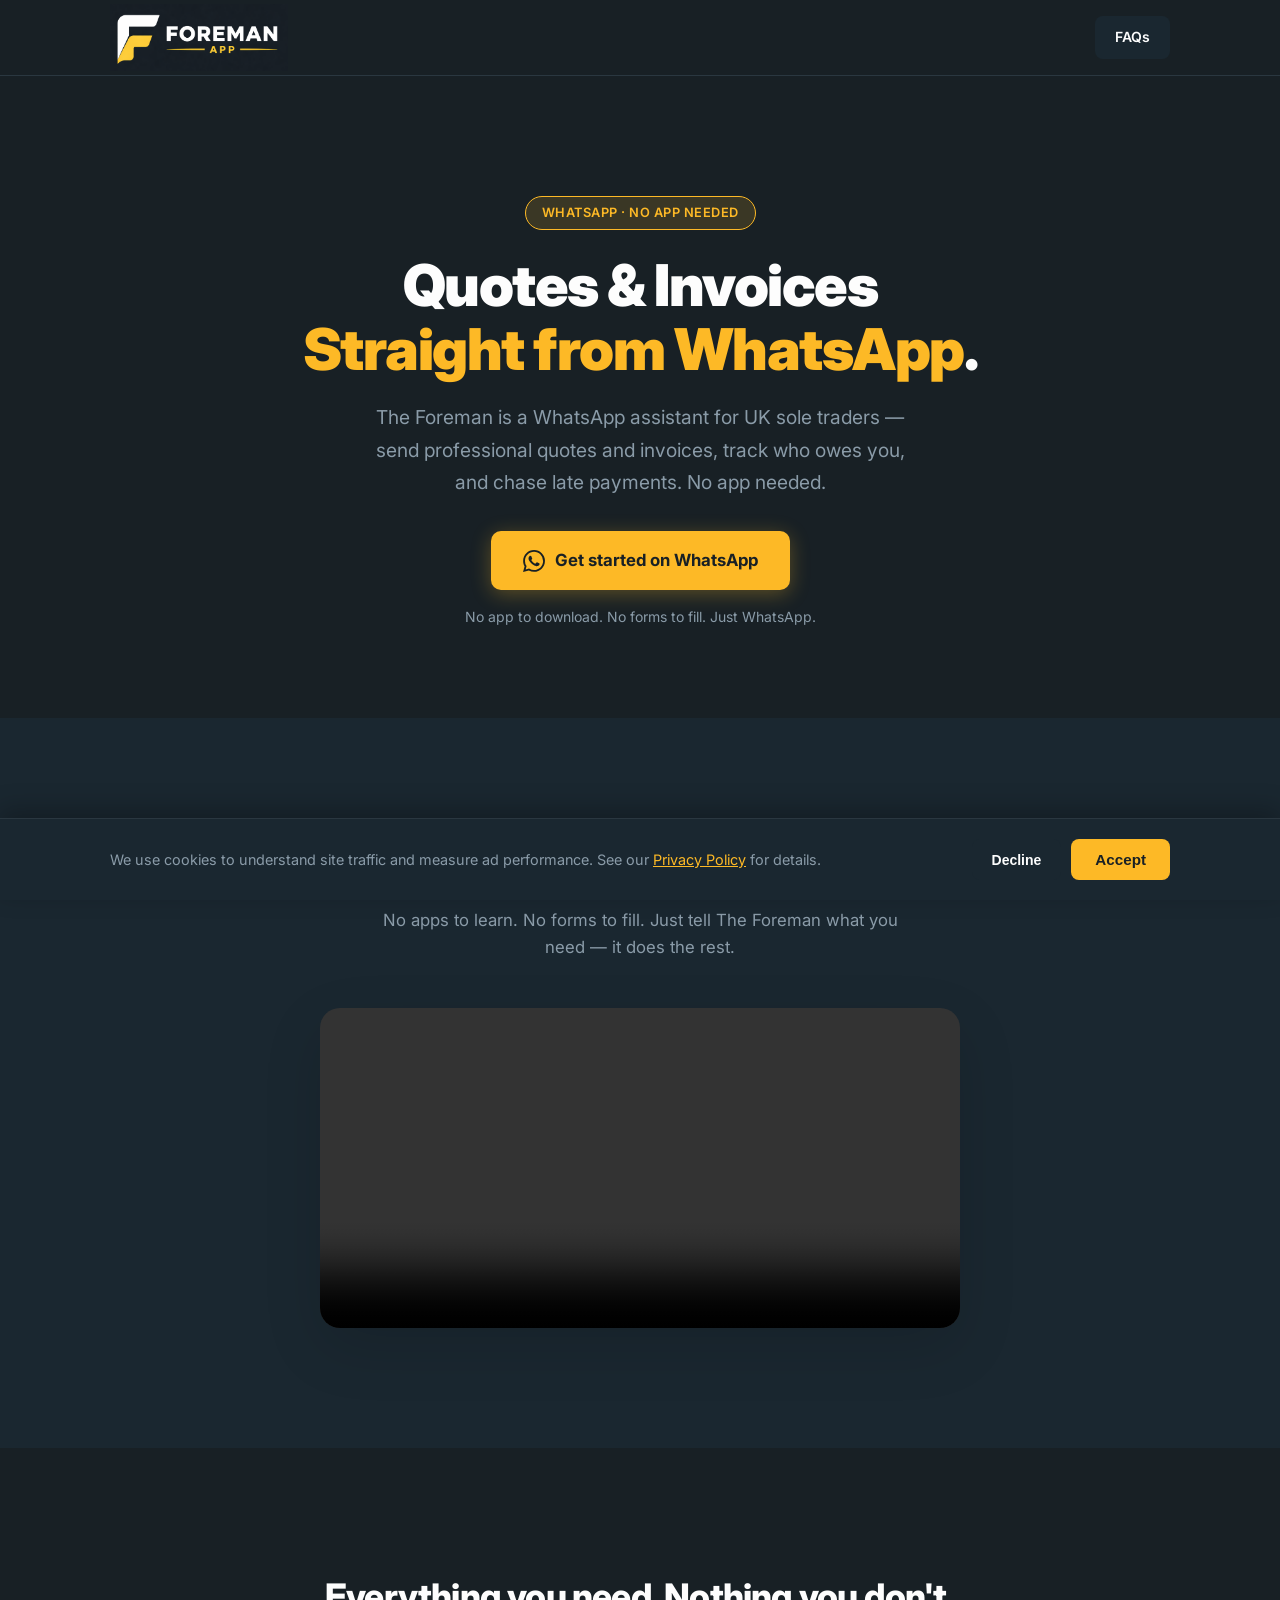
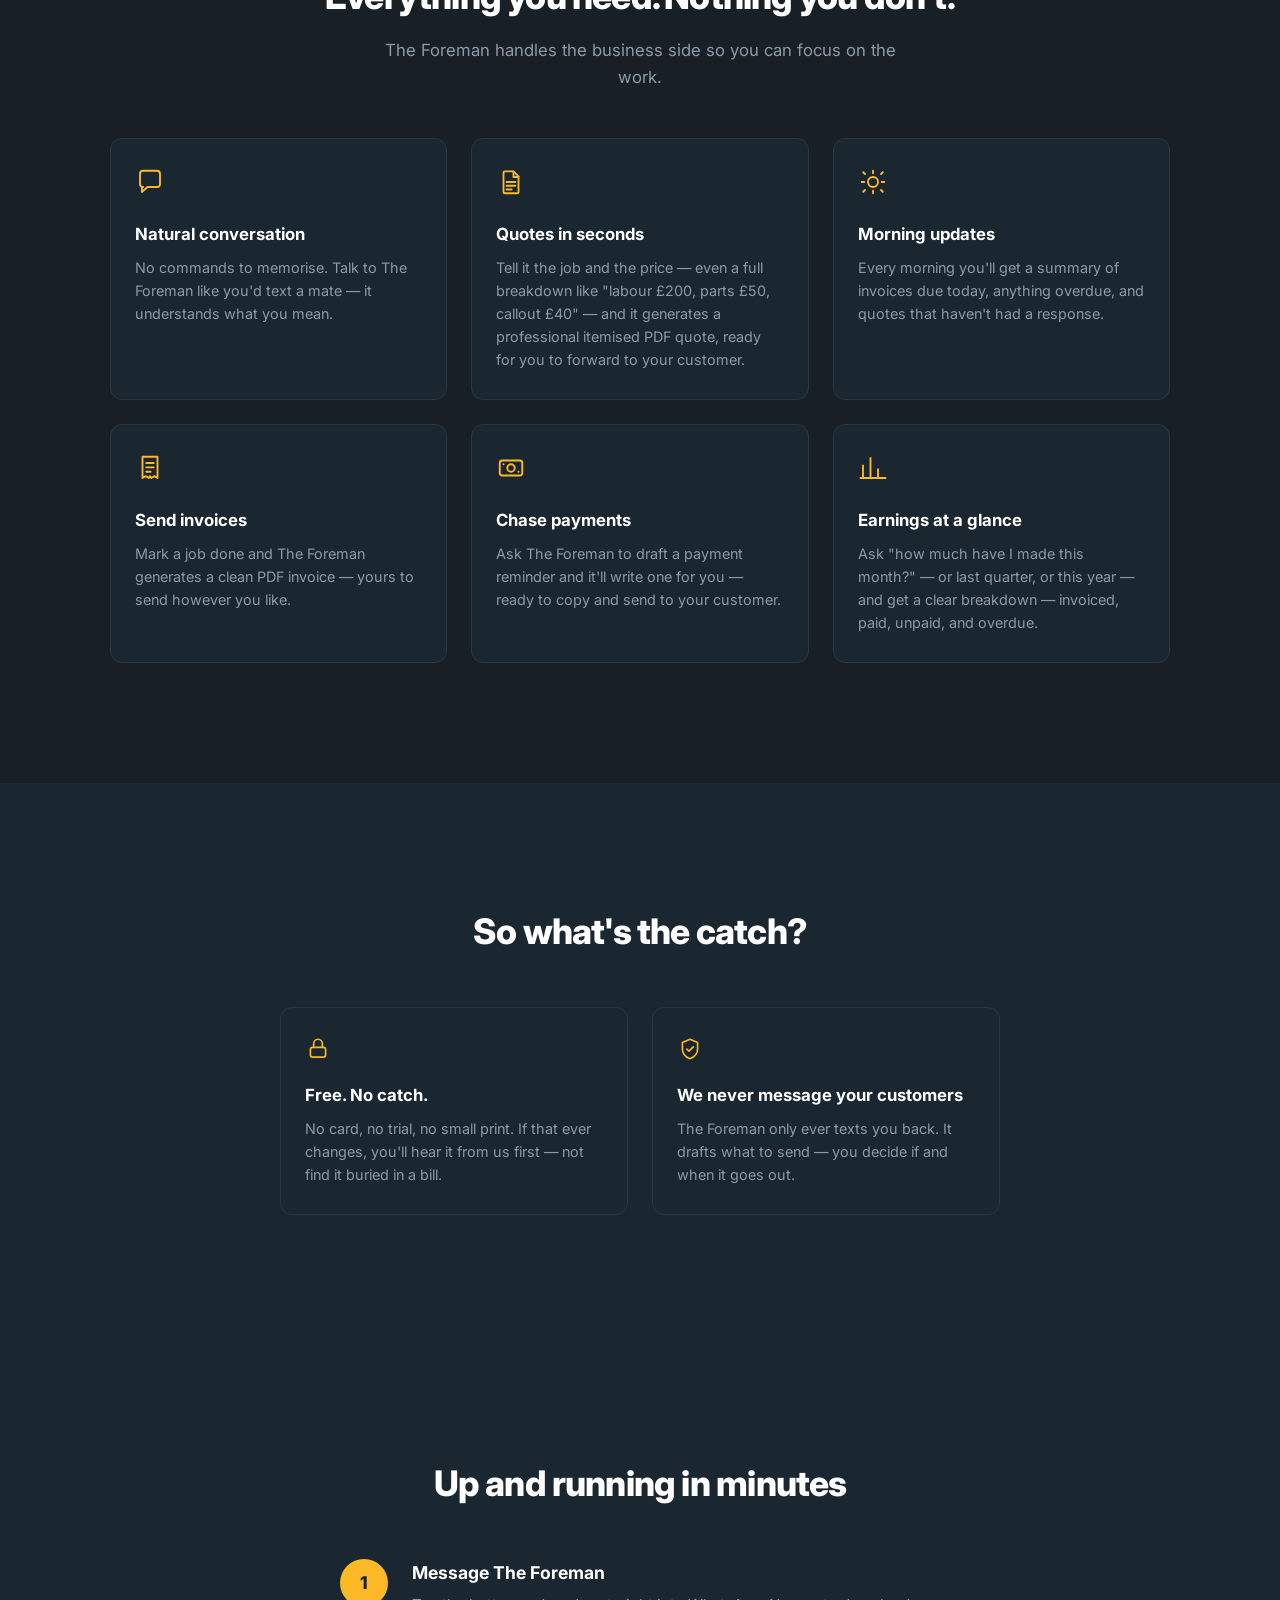
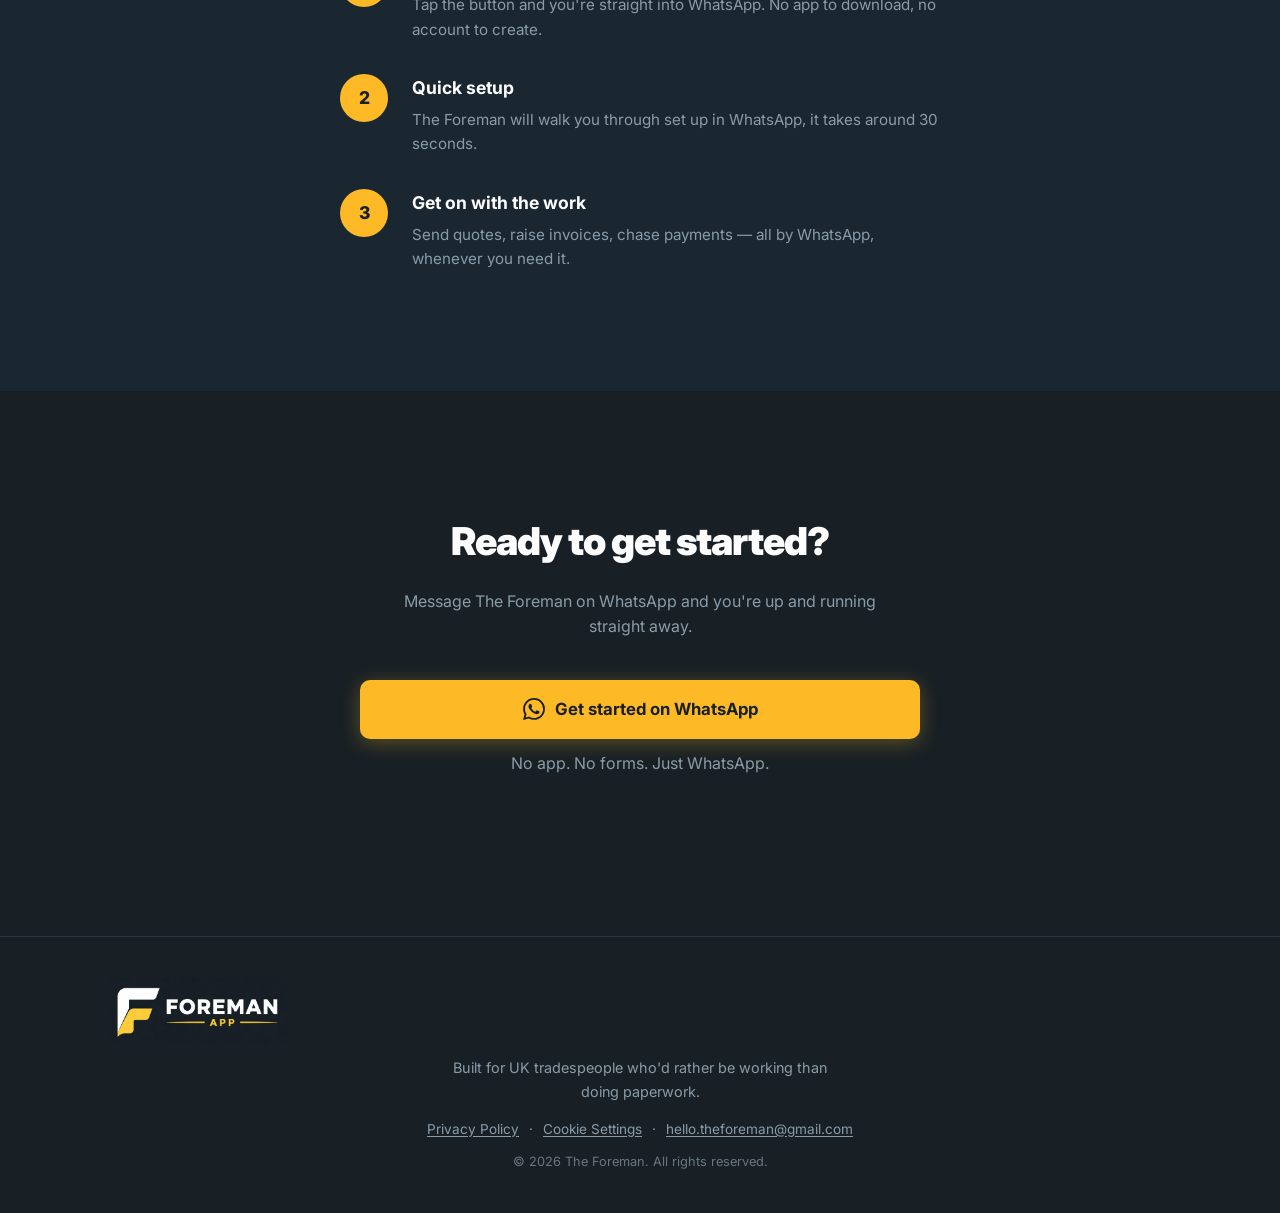
==== commit 5afa5330: "Design/maturity/trust pass: favicons, OG cards, real icons, sticky mobile CTA - Add favicon set (16/" ====
--- a/index.html
+++ b/index.html
@@ -5,6 +5,22 @@
   <meta name="viewport" content="width=device-width, initial-scale=1.0" />
   <title>The Foreman — Quotes &amp; Invoices Straight from WhatsApp</title>
   <meta name="description" content="The Foreman is a WhatsApp assistant for UK sole traders. Send quotes, invoices and payment chasers — all from your phone, without the paperwork." />
+
+  <link rel="icon" type="image/x-icon" href="favicon.ico" />
+  <link rel="icon" type="image/png" sizes="32x32" href="favicon-32x32.png" />
+  <link rel="icon" type="image/png" sizes="16x16" href="favicon-16x16.png" />
+  <link rel="apple-touch-icon" href="apple-touch-icon.png" />
+
+  <meta property="og:type" content="website" />
+  <meta property="og:url" content="https://www.the-foreman.com/" />
+  <meta property="og:title" content="The Foreman — Quotes &amp; Invoices Straight from WhatsApp" />
+  <meta property="og:description" content="The Foreman is a WhatsApp assistant for UK sole traders. Send quotes, invoices and payment chasers — all from your phone, without the paperwork." />
+  <meta property="og:image" content="https://www.the-foreman.com/og-image.png" />
+  <meta name="twitter:card" content="summary_large_image" />
+  <meta name="twitter:title" content="The Foreman — Quotes &amp; Invoices Straight from WhatsApp" />
+  <meta name="twitter:description" content="The Foreman is a WhatsApp assistant for UK sole traders. Send quotes, invoices and payment chasers — all from your phone, without the paperwork." />
+  <meta name="twitter:image" content="https://www.the-foreman.com/og-image.png" />
+
   <link rel="preconnect" href="https://fonts.googleapis.com" />
   <link rel="preconnect" href="https://fonts.gstatic.com" crossorigin />
   <link href="https://fonts.googleapis.com/css2?family=Inter:wght@400;500;600;700;800;900&display=swap" rel="stylesheet" />
@@ -31,7 +47,7 @@
       <div class="hero-badge">WhatsApp · No app needed</div>
       <h1>Quotes &amp; Invoices<br><span class="highlight">Straight from WhatsApp</span>.</h1>
       <p class="hero-sub">The Foreman is a WhatsApp assistant for UK sole traders — send professional quotes and invoices, track who owes you, and chase late payments. No app needed.</p>
-      <a href="https://wa.me/447888862241?text=Hi" class="whatsapp-btn" target="_blank" rel="noopener" onclick="if(window.fbq){fbq('track', 'Lead');} if(window.gtag){gtag('event', 'whatsapp_click', {'event_category': 'engagement', 'event_label': 'whatsapp_button'});}">
+      <a href="https://wa.me/447888862241?text=Hi" id="heroCta" class="whatsapp-btn" target="_blank" rel="noopener" onclick="if(window.fbq){fbq('track', 'Lead');} if(window.gtag){gtag('event', 'whatsapp_click', {'event_category': 'engagement', 'event_label': 'whatsapp_button'});}">
         <svg viewBox="0 0 24 24" fill="currentColor" xmlns="http://www.w3.org/2000/svg"><path d="M17.472 14.382c-.297-.149-1.758-.867-2.03-.967-.273-.099-.471-.148-.67.15-.197.297-.767.966-.94 1.164-.173.199-.347.223-.644.075-.297-.15-1.255-.463-2.39-1.475-.883-.788-1.48-1.761-1.653-2.059-.173-.297-.018-.458.13-.606.134-.133.298-.347.446-.52.149-.174.198-.298.298-.497.099-.198.05-.371-.025-.52-.075-.149-.669-1.612-.916-2.207-.242-.579-.487-.5-.669-.51-.173-.008-.371-.01-.57-.01-.198 0-.52.074-.792.372-.272.297-1.04 1.016-1.04 2.479 0 1.462 1.065 2.875 1.213 3.074.149.198 2.096 3.2 5.077 4.487.709.306 1.262.489 1.694.625.712.227 1.36.195 1.871.118.571-.085 1.758-.719 2.006-1.413.248-.694.248-1.289.173-1.413-.074-.124-.272-.198-.57-.347m-5.421 7.403h-.004a9.87 9.87 0 01-5.031-1.378l-.361-.214-3.741.982.998-3.648-.235-.374a9.86 9.86 0 01-1.51-5.26c.001-5.45 4.436-9.884 9.888-9.884 2.64 0 5.122 1.03 6.988 2.898a9.825 9.825 0 012.893 6.994c-.003 5.45-4.437 9.884-9.885 9.884m8.413-18.297A11.815 11.815 0 0012.05 0C5.495 0 .16 5.335.157 11.892c0 2.096.547 4.142 1.588 5.945L.057 24l6.305-1.654a11.882 11.882 0 005.683 1.448h.005c6.554 0 11.89-5.335 11.893-11.893a11.821 11.821 0 00-3.48-8.413z"/></svg>
         Get started on WhatsApp
       </a>
@@ -73,32 +89,32 @@
       <p class="section-sub">The Foreman handles the business side so you can focus on the work.</p>
       <div class="features-grid">
         <div class="feature-card">
-          <div class="feature-icon">💬</div>
+          <div class="feature-icon"><svg viewBox="0 0 24 24" fill="none" stroke="currentColor" stroke-width="1.5" stroke-linecap="round" stroke-linejoin="round"><path d="M4 5.5A2.5 2.5 0 0 1 6.5 3h11A2.5 2.5 0 0 1 20 5.5v8a2.5 2.5 0 0 1-2.5 2.5H10l-4.5 4v-4H6.5A2.5 2.5 0 0 1 4 13.5v-8Z"/></svg></div>
           <h3>Natural conversation</h3>
           <p>No commands to memorise. Talk to The Foreman like you'd text a mate — it understands what you mean.</p>
         </div>
         <div class="feature-card">
-          <div class="feature-icon">📋</div>
+          <div class="feature-icon"><svg viewBox="0 0 24 24" fill="none" stroke="currentColor" stroke-width="1.5" stroke-linecap="round" stroke-linejoin="round"><path d="M7 3.5h7l4 4V20a1 1 0 0 1-1 1H7a1 1 0 0 1-1-1V4.5a1 1 0 0 1 1-1Z"/><path d="M14 3.5V8h4"/><path d="M8.5 12h7M8.5 15h7M8.5 18h4"/></svg></div>
           <h3>Quotes in seconds</h3>
           <p>Tell it the job and the price — even a full breakdown like "labour £200, parts £50, callout £40" — and it generates a professional itemised PDF quote, ready for you to forward to your customer.</p>
         </div>
         <div class="feature-card">
-          <div class="feature-icon">🌅</div>
+          <div class="feature-icon"><svg viewBox="0 0 24 24" fill="none" stroke="currentColor" stroke-width="1.5" stroke-linecap="round" stroke-linejoin="round"><circle cx="12" cy="12" r="4"/><path d="M12 3v2M12 19v2M4.2 4.2l1.4 1.4M18.4 18.4l1.4 1.4M3 12h2M19 12h2M4.2 19.8l1.4-1.4M18.4 5.6l1.4-1.4"/></svg></div>
           <h3>Morning updates</h3>
           <p>Every morning you'll get a summary of invoices due today, anything overdue, and quotes that haven't had a response.</p>
         </div>
         <div class="feature-card">
-          <div class="feature-icon">🧾</div>
+          <div class="feature-icon"><svg viewBox="0 0 24 24" fill="none" stroke="currentColor" stroke-width="1.5" stroke-linecap="round" stroke-linejoin="round"><path d="M6 3h12v17l-2.5-1.5L13 20l-1-1.5L11 20l-2.5-1.5L6 20V3Z"/><path d="M9 8h6M9 11.5h6M9 15h3.5"/></svg></div>
           <h3>Send invoices</h3>
           <p>Mark a job done and The Foreman generates a clean PDF invoice — yours to send however you like.</p>
         </div>
         <div class="feature-card">
-          <div class="feature-icon">💷</div>
+          <div class="feature-icon"><svg viewBox="0 0 24 24" fill="none" stroke="currentColor" stroke-width="1.5" stroke-linecap="round" stroke-linejoin="round"><rect x="3" y="6" width="18" height="12" rx="2"/><circle cx="12" cy="12" r="3"/><path d="M6 9v.01M18 15v.01"/></svg></div>
           <h3>Chase payments</h3>
           <p>Ask The Foreman to draft a payment reminder and it'll write one for you — ready to copy and send to your customer.</p>
         </div>
         <div class="feature-card">
-          <div class="feature-icon">📊</div>
+          <div class="feature-icon"><svg viewBox="0 0 24 24" fill="none" stroke="currentColor" stroke-width="1.5" stroke-linecap="round" stroke-linejoin="round"><path d="M4 20V10M10 20V4M16 20v-7M22 20H2"/></svg></div>
           <h3>Earnings at a glance</h3>
           <p>Ask "how much have I made this month?" — or last quarter, or this year — and get a clear breakdown — invoiced, paid, unpaid, and overdue.</p>
         </div>
@@ -112,12 +128,12 @@
       <h2 class="section-title">So what's the catch?</h2>
       <div class="trust-grid">
         <div class="trust-item">
-          <div class="trust-icon">🔒</div>
+          <div class="trust-icon"><svg viewBox="0 0 24 24" fill="none" stroke="currentColor" stroke-width="1.5" stroke-linecap="round" stroke-linejoin="round"><rect x="5" y="10.5" width="14" height="9" rx="2"/><path d="M8 10.5V7a4 4 0 0 1 8 0v3.5"/></svg></div>
           <h3>Free. No catch.</h3>
           <p>No card, no trial, no small print. If that ever changes, you'll hear it from us first — not find it buried in a bill.</p>
         </div>
         <div class="trust-item">
-          <div class="trust-icon">🤐</div>
+          <div class="trust-icon"><svg viewBox="0 0 24 24" fill="none" stroke="currentColor" stroke-width="1.5" stroke-linecap="round" stroke-linejoin="round"><path d="M12 3l7 3v6c0 4.5-3 7.5-7 9-4-1.5-7-4.5-7-9V6l7-3Z"/><path d="M9 12l2 2 4-4"/></svg></div>
           <h3>We never message your customers</h3>
           <p>The Foreman only ever texts you back. It drafts what to send — you decide if and when it goes out.</p>
         </div>
@@ -198,5 +214,45 @@
       </div>
     </div>
   </div>
+
+  <!-- STICKY MOBILE CTA — shown only once the hero button scrolls out of
+       view, hidden again near the closing CTA so it's never doubled up -->
+  <a href="https://wa.me/447888862241?text=Hi" id="stickyCta" class="sticky-cta" target="_blank" rel="noopener" onclick="if(window.fbq){fbq('track', 'Lead');} if(window.gtag){gtag('event', 'whatsapp_click', {'event_category': 'engagement', 'event_label': 'sticky_cta'});}">
+    <svg viewBox="0 0 24 24" fill="currentColor" xmlns="http://www.w3.org/2000/svg"><path d="M17.472 14.382c-.297-.149-1.758-.867-2.03-.967-.273-.099-.471-.148-.67.15-.197.297-.767.966-.94 1.164-.173.199-.347.223-.644.075-.297-.15-1.255-.463-2.39-1.475-.883-.788-1.48-1.761-1.653-2.059-.173-.297-.018-.458.13-.606.134-.133.298-.347.446-.52.149-.174.198-.298.298-.497.099-.198.05-.371-.025-.52-.075-.149-.669-1.612-.916-2.207-.242-.579-.487-.5-.669-.51-.173-.008-.371-.01-.57-.01-.198 0-.52.074-.792.372-.272.297-1.04 1.016-1.04 2.479 0 1.462 1.065 2.875 1.213 3.074.149.198 2.096 3.2 5.077 4.487.709.306 1.262.489 1.694.625.712.227 1.36.195 1.871.118.571-.085 1.758-.719 2.006-1.413.248-.694.248-1.289.173-1.413-.074-.124-.272-.198-.57-.347m-5.421 7.403h-.004a9.87 9.87 0 01-5.031-1.378l-.361-.214-3.741.982.998-3.648-.235-.374a9.86 9.86 0 01-1.51-5.26c.001-5.45 4.436-9.884 9.888-9.884 2.64 0 5.122 1.03 6.988 2.898a9.825 9.825 0 012.893 6.994c-.003 5.45-4.437 9.884-9.885 9.884m8.413-18.297A11.815 11.815 0 0012.05 0C5.495 0 .16 5.335.157 11.892c0 2.096.547 4.142 1.588 5.945L.057 24l6.305-1.654a11.882 11.882 0 005.683 1.448h.005c6.554 0 11.89-5.335 11.893-11.893a11.821 11.821 0 00-3.48-8.413z"/></svg>
+    Get started on WhatsApp
+  </a>
+
+  <script>
+    (function () {
+      var stickyCta = document.getElementById('stickyCta');
+      var heroBtn = document.getElementById('heroCta');
+      var closingSection = document.getElementById('waitlist');
+      var cookieBanner = document.getElementById('cookieBanner');
+      if (!stickyCta || !heroBtn || !closingSection) return;
+
+      var heroVisible = true;
+      var closingVisible = false;
+
+      function update() {
+        var cookieBannerOpen = cookieBanner && !cookieBanner.hidden;
+        stickyCta.classList.toggle('visible', !heroVisible && !closingVisible && !cookieBannerOpen);
+      }
+
+      // Re-check whenever the cookie banner's hidden state changes.
+      if (cookieBanner) {
+        new MutationObserver(update).observe(cookieBanner, { attributes: true, attributeFilter: ['hidden'] });
+      }
+
+      new IntersectionObserver(function (entries) {
+        heroVisible = entries[0].isIntersecting;
+        update();
+      }, { threshold: 0 }).observe(heroBtn);
+
+      new IntersectionObserver(function (entries) {
+        closingVisible = entries[0].isIntersecting;
+        update();
+      }, { threshold: 0 }).observe(closingSection);
+    })();
+  </script>
 </body>
 </html>
--- a/style.css
+++ b/style.css
@@ -278,8 +278,13 @@
 }
 
 .feature-icon {
-  font-size: 2rem;
   margin-bottom: 16px;
+  color: var(--yellow);
+}
+
+.feature-icon svg {
+  width: 30px;
+  height: 30px;
 }
 
 .feature-card h3 {
@@ -317,8 +322,13 @@
 }
 
 .trust-icon {
-  font-size: 1.8rem;
   margin-bottom: 12px;
+  color: var(--yellow);
+}
+
+.trust-icon svg {
+  width: 26px;
+  height: 26px;
 }
 
 .trust-item h3 {
@@ -544,6 +554,48 @@
   color: var(--white);
 }
 
+/* === STICKY MOBILE CTA === */
+.sticky-cta {
+  display: none;
+  position: fixed;
+  left: 16px;
+  right: 16px;
+  bottom: 16px;
+  z-index: 150;
+  align-items: center;
+  justify-content: center;
+  gap: 10px;
+  background: var(--yellow);
+  color: var(--dark);
+  font-weight: 700;
+  font-size: 0.95rem;
+  font-family: 'Inter', sans-serif;
+  padding: 14px 20px;
+  border-radius: 10px;
+  text-decoration: none;
+  box-shadow: 0 8px 24px rgba(0,0,0,0.35);
+  opacity: 0;
+  transform: translateY(12px);
+  transition: opacity 0.2s ease, transform 0.2s ease;
+  pointer-events: none;
+}
+
+.sticky-cta svg {
+  width: 20px;
+  height: 20px;
+  flex-shrink: 0;
+}
+
+.sticky-cta.visible {
+  opacity: 1;
+  transform: translateY(0);
+  pointer-events: auto;
+}
+
+@media (max-width: 768px) {
+  .sticky-cta { display: flex; }
+}
+
 /* === COOKIE CONSENT BANNER === */
 .cookie-banner {
   position: fixed;
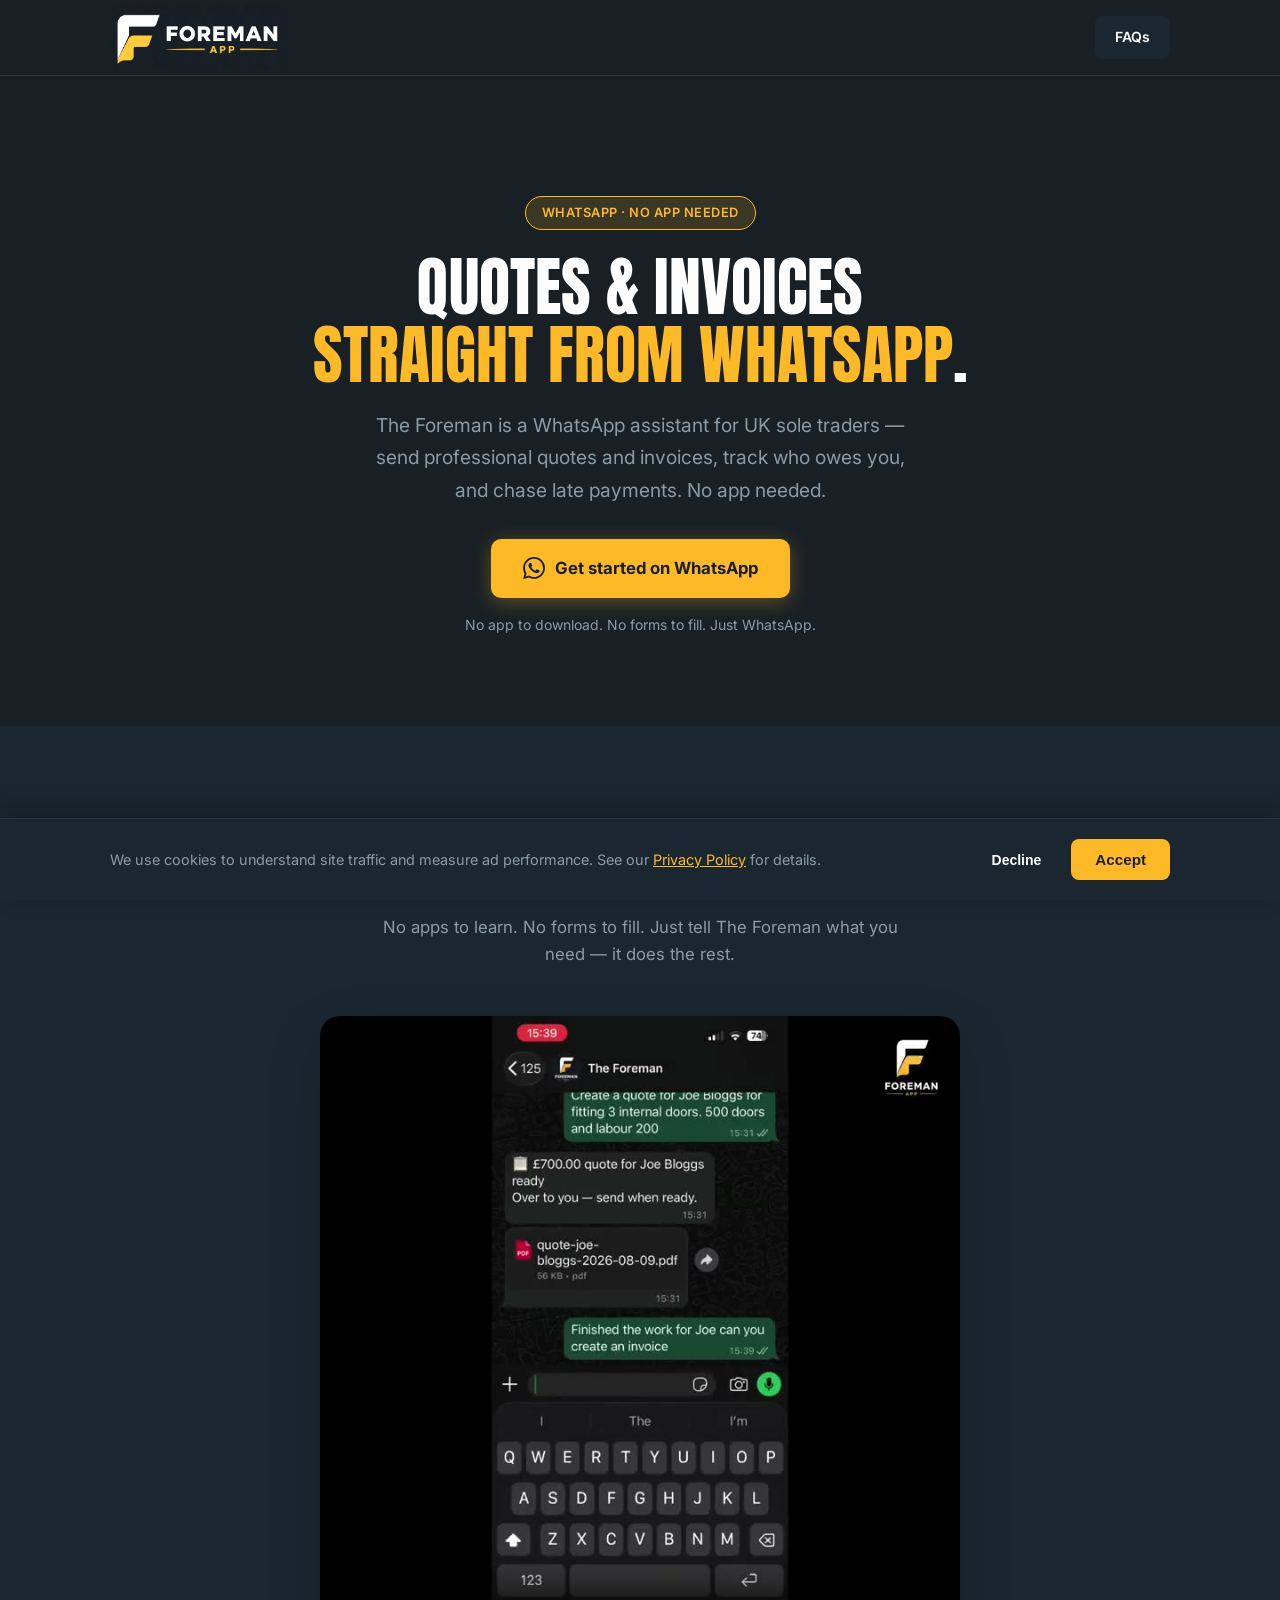
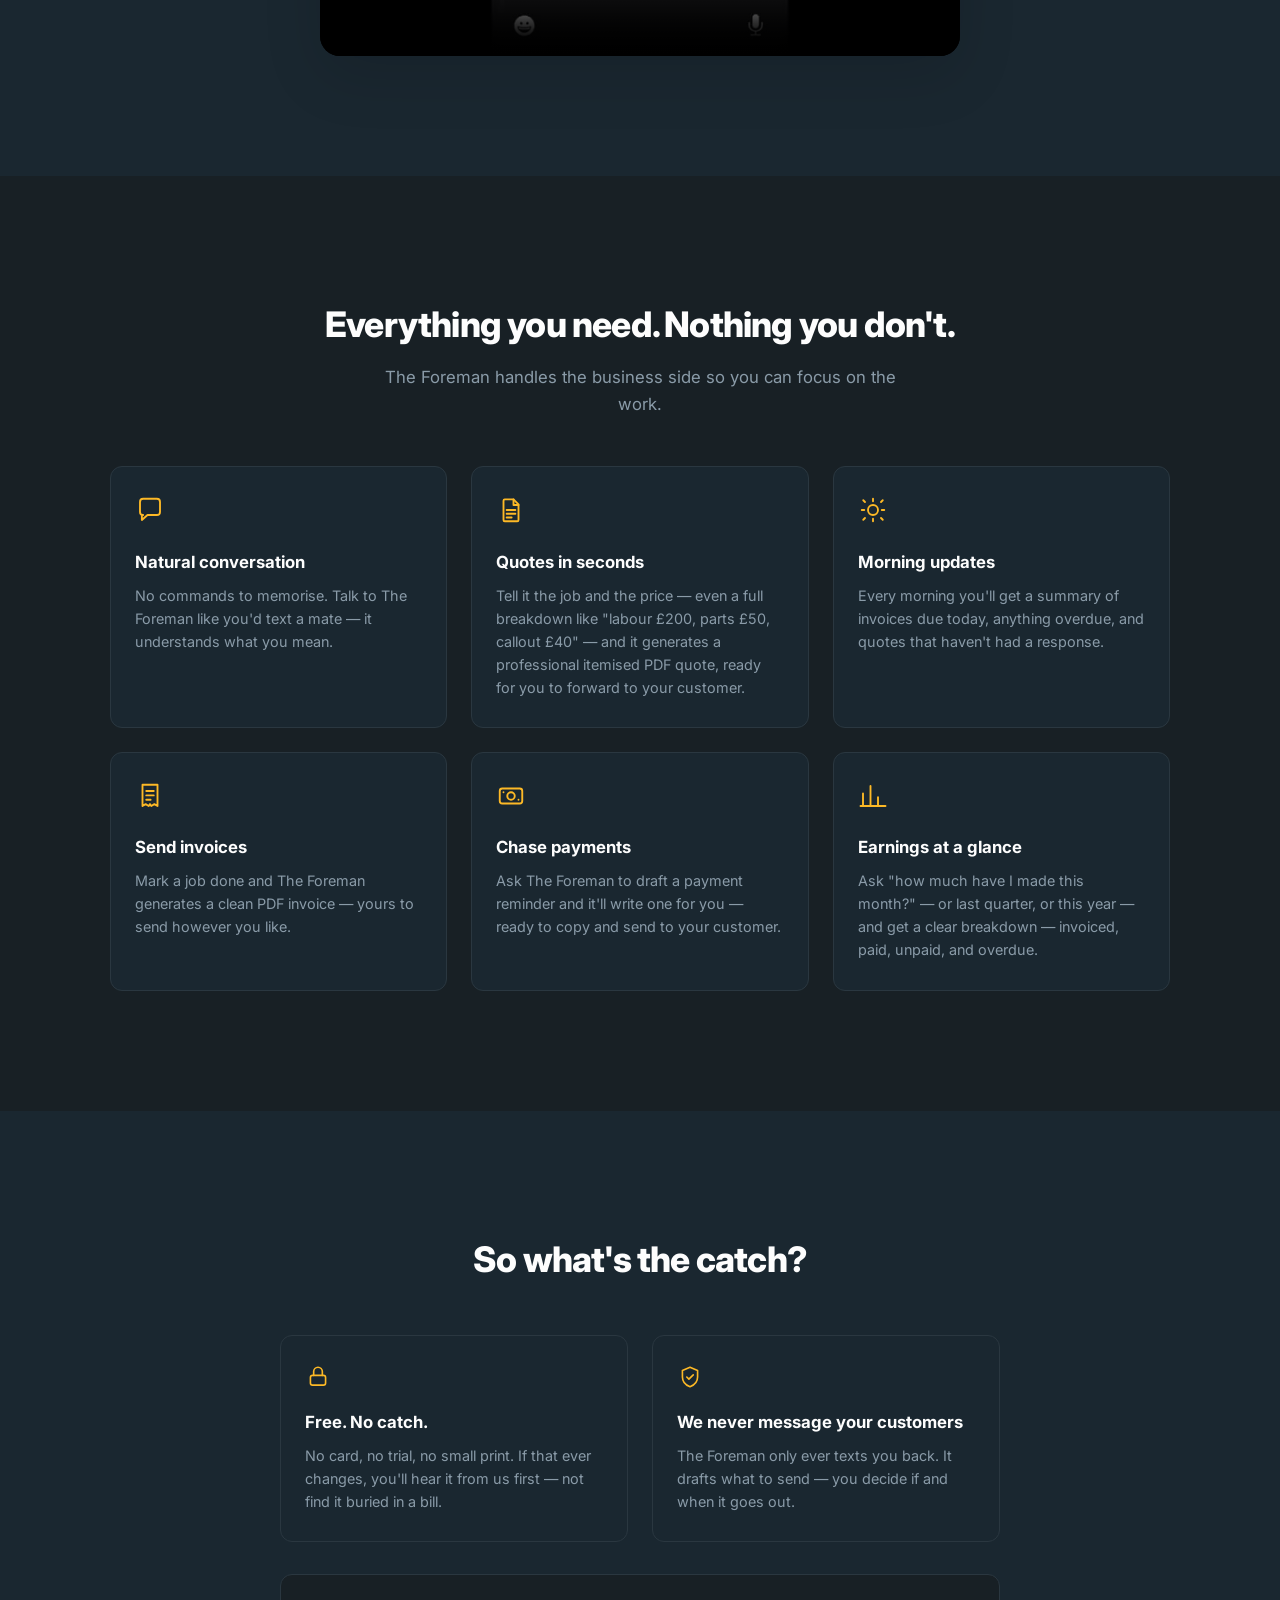
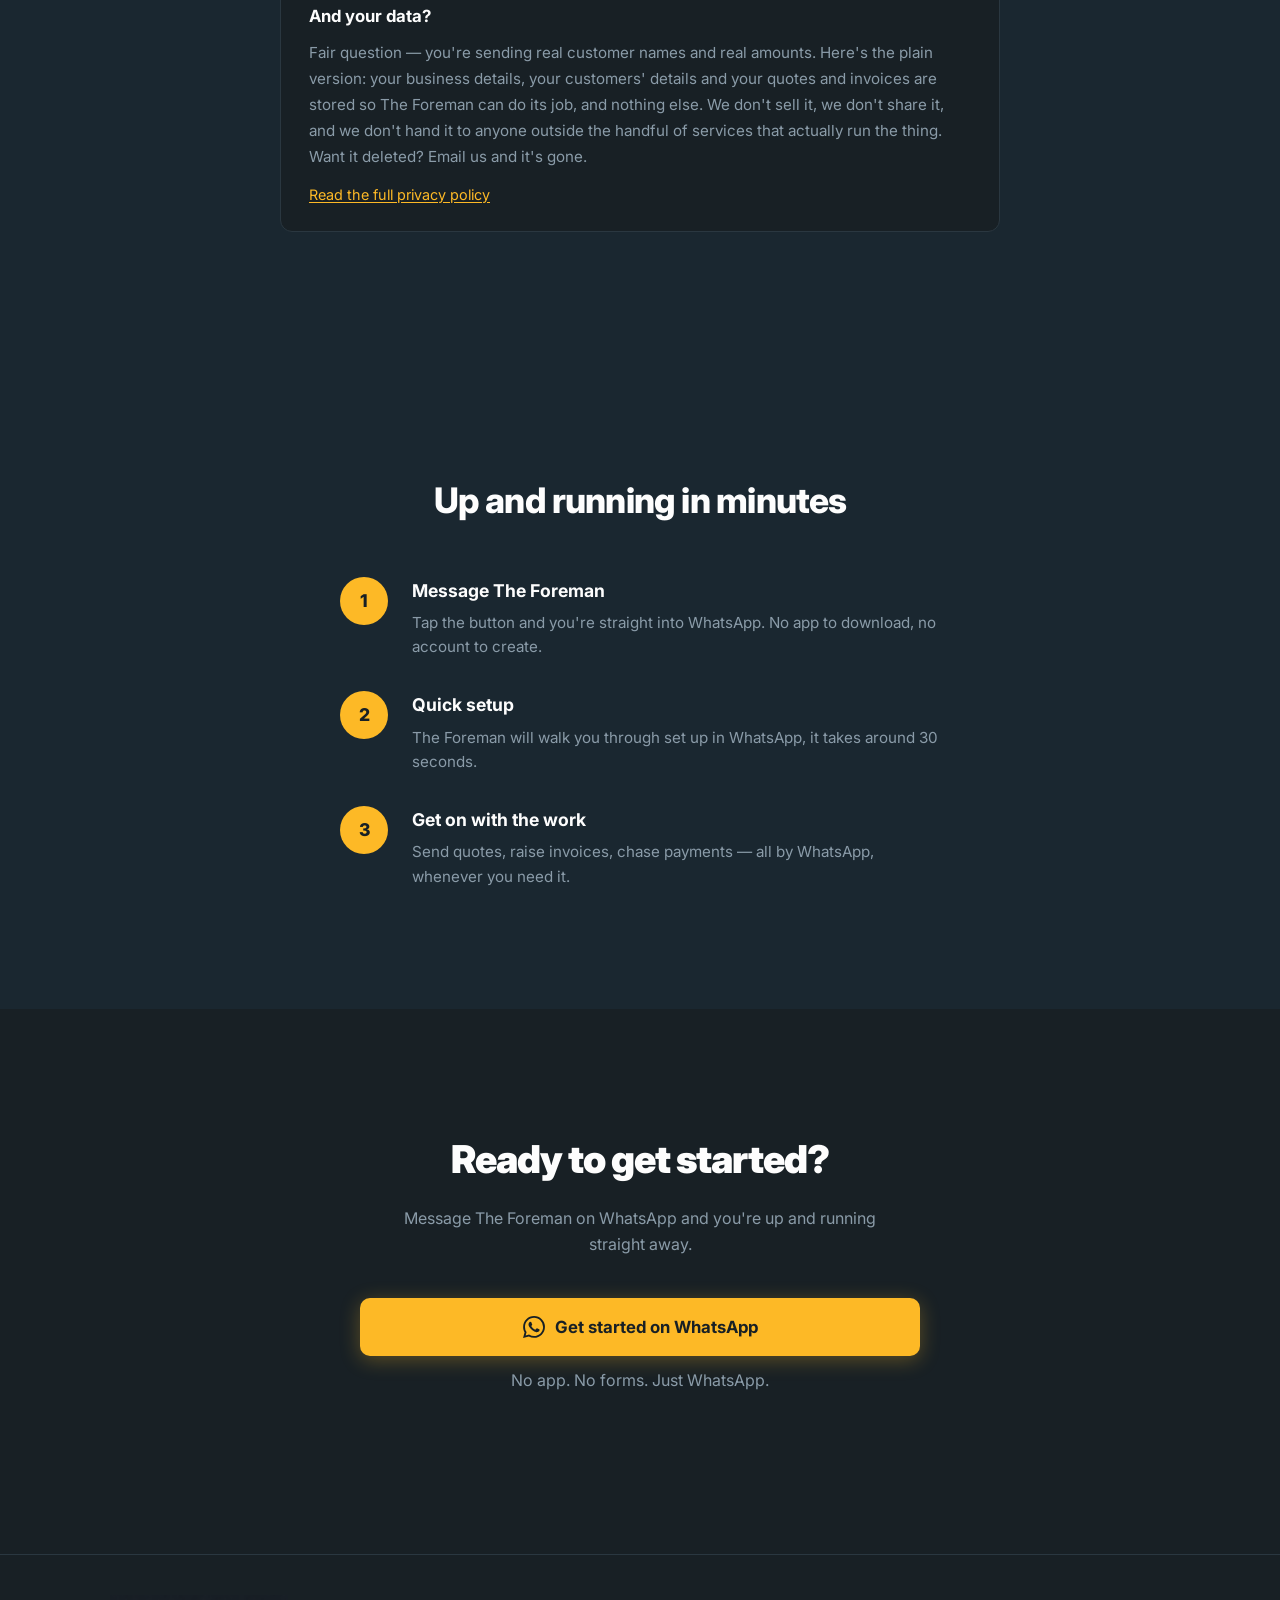
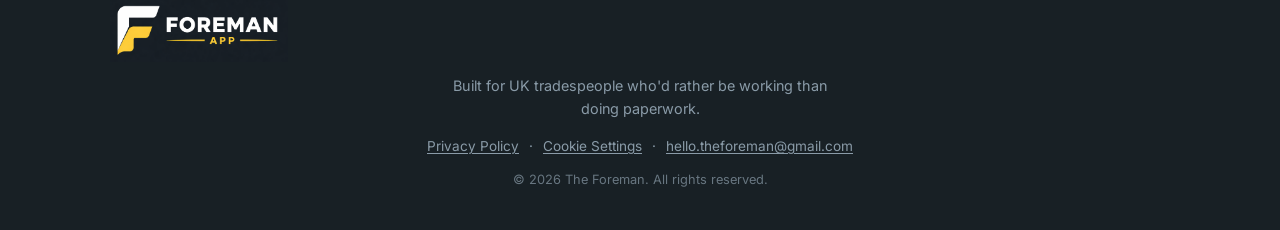
==== commit 6c95cd79: "Performance and design pass: compress video, add data section, clean up CSS - Compress demo video 10" ====
--- a/index.html
+++ b/index.html
@@ -23,7 +23,7 @@
 
   <link rel="preconnect" href="https://fonts.googleapis.com" />
   <link rel="preconnect" href="https://fonts.gstatic.com" crossorigin />
-  <link href="https://fonts.googleapis.com/css2?family=Inter:wght@400;500;600;700;800;900&display=swap" rel="stylesheet" />
+  <link href="https://fonts.googleapis.com/css2?family=Anton&family=Inter:wght@400;500;600;700;800;900&display=swap" rel="stylesheet" />
   <link rel="stylesheet" href="style.css" />
   <!-- Analytics (Google Analytics, Meta Pixel, Metricool) only load after
        cookie consent is given — see consent.js -->
@@ -60,8 +60,8 @@
     <div class="container">
       <h2 class="section-title">Quotes &amp; invoices in seconds</h2>
       <p class="section-sub">No apps to learn. No forms to fill. Just tell The Foreman what you need — it does the rest.</p>
-      <video class="demo-video" id="demoVideo" controls playsinline muted>
-        <source src="Foreman Demo.mp4?v=3" type="video/mp4" />
+      <video class="demo-video" id="demoVideo" controls playsinline muted preload="none" poster="demo-poster.jpg">
+        <source src="Foreman Demo.mp4?v=4" type="video/mp4" />
       </video>
     </div>
   </section>
@@ -138,6 +138,12 @@
           <p>The Foreman only ever texts you back. It drafts what to send — you decide if and when it goes out.</p>
         </div>
       </div>
+
+      <div class="data-note">
+        <h3>And your data?</h3>
+        <p>Fair question — you're sending real customer names and real amounts. Here's the plain version: your business details, your customers' details and your quotes and invoices are stored so The Foreman can do its job, and nothing else. We don't sell it, we don't share it, and we don't hand it to anyone outside the handful of services that actually run the thing. Want it deleted? Email us and it's gone.</p>
+        <p class="data-note-link"><a href="privacy.html">Read the full privacy policy</a></p>
+      </div>
     </div>
   </section>
 
--- a/style.css
+++ b/style.css
@@ -4,13 +4,11 @@
 :root {
   --yellow: #FDB926;
   --yellow-dark: #E5A615;
-  --dark: #182025;
-  --dark2: #1A2730;
-  --mid: #8A9BA8;
-  --light: #1A2730;
+  --dark: #182025;      /* page background */
+  --surface: #1A2730;   /* raised surfaces: cards, alt sections */
+  --mid: #8A9BA8;       /* secondary text */
   --white: #FDFDFD;
   --border: #2A3740;
-  --green: #FDB926;
   --radius: 12px;
   --radius-lg: 20px;
   font-size: 16px;
@@ -76,13 +74,13 @@
 }
 
 .btn-nav {
-  background: var(--light);
+  background: var(--surface);
   color: var(--white);
   padding: 10px 20px;
   font-size: 0.875rem;
 }
 
-.btn-nav:hover { background: var(--dark2); border: 1px solid var(--border); }
+.btn-nav:hover { background: var(--surface); border: 1px solid var(--border); }
 
 .btn-primary {
   background: var(--yellow);
@@ -94,12 +92,6 @@
   background: var(--yellow-dark);
   transform: translateY(-1px);
   box-shadow: 0 4px 12px rgba(253, 185, 38, 0.4);
-}
-
-.btn-large {
-  padding: 16px 32px;
-  font-size: 1.05rem;
-  border-radius: 10px;
 }
 
 .btn-full { width: 100%; text-align: center; }
@@ -125,17 +117,21 @@
   margin-bottom: 24px;
 }
 
+/* Anton on the hero headline only — matches the ad creative someone just
+   clicked from. Inter stays everywhere else so the page doesn't shout. */
 .hero h1 {
-  font-size: clamp(2.2rem, 6vw, 3.6rem);
-  font-weight: 900;
-  line-height: 1.1;
-  letter-spacing: -1.5px;
+  font-family: 'Anton', 'Inter', sans-serif;
+  font-size: clamp(2.5rem, 6.5vw, 4rem);
+  font-weight: 400;
+  line-height: 1.05;
+  letter-spacing: 0;
+  text-transform: uppercase;
   margin-bottom: 20px;
   color: var(--white);
 }
 
 .highlight {
-  color: var(--green);
+  color: var(--yellow);
   position: relative;
 }
 
@@ -156,7 +152,7 @@
 /* === DEMO / CHAT === */
 .demo {
   padding: 80px 0;
-  background: var(--light);
+  background: var(--surface);
 }
 
 .section-title {
@@ -186,70 +182,6 @@
   box-shadow: 0 20px 60px rgba(0,0,0,0.12);
 }
 
-.chat-header {
-  background: #075E54;
-  color: white;
-  padding: 16px 20px;
-  display: flex;
-  align-items: center;
-  gap: 12px;
-}
-
-.chat-avatar {
-  width: 42px;
-  height: 42px;
-  background: #128C7E;
-  border-radius: 50%;
-  display: flex;
-  align-items: center;
-  justify-content: center;
-  font-size: 1.2rem;
-  flex-shrink: 0;
-}
-
-.chat-name {
-  font-weight: 700;
-  font-size: 0.95rem;
-}
-
-.chat-status {
-  font-size: 0.75rem;
-  opacity: 0.85;
-  color: var(--yellow);
-}
-
-.chat-body {
-  padding: 16px;
-  display: flex;
-  flex-direction: column;
-  gap: 8px;
-  max-height: 480px;
-  overflow-y: auto;
-}
-
-.msg {
-  max-width: 80%;
-  padding: 10px 14px;
-  border-radius: 12px;
-  font-size: 0.875rem;
-  line-height: 1.5;
-}
-
-.msg.sent {
-  background: #DCF8C6;
-  align-self: flex-end;
-  border-bottom-right-radius: 4px;
-  color: var(--dark);
-}
-
-.msg.received {
-  background: var(--white);
-  align-self: flex-start;
-  border-bottom-left-radius: 4px;
-  color: var(--dark);
-  box-shadow: 0 1px 2px rgba(0,0,0,0.08);
-}
-
 /* === FEATURES === */
 .features {
   padding: 80px 0;
@@ -264,7 +196,7 @@
 }
 
 .feature-card {
-  background: var(--light);
+  background: var(--surface);
   border: 1px solid var(--border);
   border-radius: var(--radius);
   padding: 28px 24px;
@@ -303,7 +235,7 @@
 /* === TRUST === */
 .trust {
   padding: 80px 0;
-  background: var(--light);
+  background: var(--surface);
 }
 
 .trust-grid {
@@ -315,7 +247,7 @@
 }
 
 .trust-item {
-  background: var(--dark2);
+  background: var(--surface);
   border: 1px solid var(--border);
   border-radius: var(--radius);
   padding: 28px 24px;
@@ -344,10 +276,43 @@
   line-height: 1.6;
 }
 
+.data-note {
+  max-width: 720px;
+  margin: 32px auto 0;
+  padding: 28px 28px 24px;
+  background: var(--dark);
+  border: 1px solid var(--border);
+  border-radius: var(--radius);
+}
+
+.data-note h3 {
+  font-size: 1.05rem;
+  font-weight: 700;
+  margin-bottom: 10px;
+  color: var(--white);
+}
+
+.data-note p {
+  color: var(--mid);
+  font-size: 0.95rem;
+  line-height: 1.7;
+}
+
+.data-note-link {
+  margin-top: 12px;
+}
+
+.data-note-link a {
+  color: var(--yellow);
+  font-size: 0.9rem;
+  text-decoration: underline;
+  text-underline-offset: 2px;
+}
+
 /* === HOW IT WORKS === */
 .how {
   padding: 80px 0;
-  background: var(--light);
+  background: var(--surface);
 }
 
 .steps {
@@ -388,33 +353,6 @@
 .step-text p {
   color: var(--mid);
   font-size: 0.95rem;
-}
-
-/* === SOCIAL PROOF === */
-.proof {
-  padding: 60px 0;
-  background: var(--yellow);
-}
-
-.proof-stat-grid {
-  display: grid;
-  grid-template-columns: repeat(3, 1fr);
-  gap: 24px;
-  text-align: center;
-}
-
-.stat-num {
-  font-size: clamp(2rem, 5vw, 3rem);
-  font-weight: 900;
-  letter-spacing: -1px;
-  color: var(--dark);
-}
-
-.stat-label {
-  font-size: 0.9rem;
-  font-weight: 500;
-  color: var(--dark);
-  margin-top: 4px;
 }
 
 /* === WHATSAPP BUTTON === */
@@ -468,34 +406,6 @@
   display: flex;
   flex-direction: column;
   gap: 12px;
-}
-
-.form-row {
-  display: grid;
-  grid-template-columns: 1fr 1fr;
-  gap: 12px;
-}
-
-.waitlist-form input {
-  width: 100%;
-  padding: 14px 16px;
-  border: 1.5px solid var(--border);
-  border-radius: 8px;
-  font-size: 0.95rem;
-  font-family: 'Inter', sans-serif;
-  outline: none;
-  transition: border-color 0.15s;
-  background: var(--light);
-  color: var(--white);
-}
-
-.waitlist-form input:focus {
-  border-color: var(--yellow);
-  background: var(--dark2);
-}
-
-.waitlist-form input::placeholder {
-  color: var(--mid);
 }
 
 .form-note {
@@ -602,7 +512,7 @@
   left: 0;
   right: 0;
   bottom: 0;
-  background: var(--dark2);
+  background: var(--surface);
   border-top: 1px solid var(--border);
   padding: 20px 0;
   z-index: 200;
@@ -707,7 +617,7 @@
 }
 
 .faq-item {
-  background: var(--light);
+  background: var(--surface);
   border: 1px solid var(--border);
   border-radius: var(--radius);
   overflow: hidden;
@@ -768,26 +678,10 @@
   .trust-grid {
     grid-template-columns: 1fr;
   }
-
-  .proof-stat-grid {
-    grid-template-columns: 1fr;
-    gap: 32px;
-  }
-
-  .form-row {
-    grid-template-columns: 1fr;
-  }
-
-  .chat-body { max-height: 380px; }
 }
 
 @media (max-width: 480px) {
   .hero h1 { letter-spacing: -1px; }
-
-  .btn-large {
-    padding: 14px 24px;
-    font-size: 1rem;
-  }
 }
 
 /* === DESKTOP (taller section spacing) === */
@@ -797,7 +691,6 @@
   .features { padding: 120px 0; }
   .trust { padding: 120px 0; }
   .how { padding: 120px 0; }
-  .proof { padding: 90px 0; }
   .waitlist { padding: 120px 0; }
   .faq-hero { padding: 120px 0 90px; }
   .faq-section { padding: 90px 0 120px; }
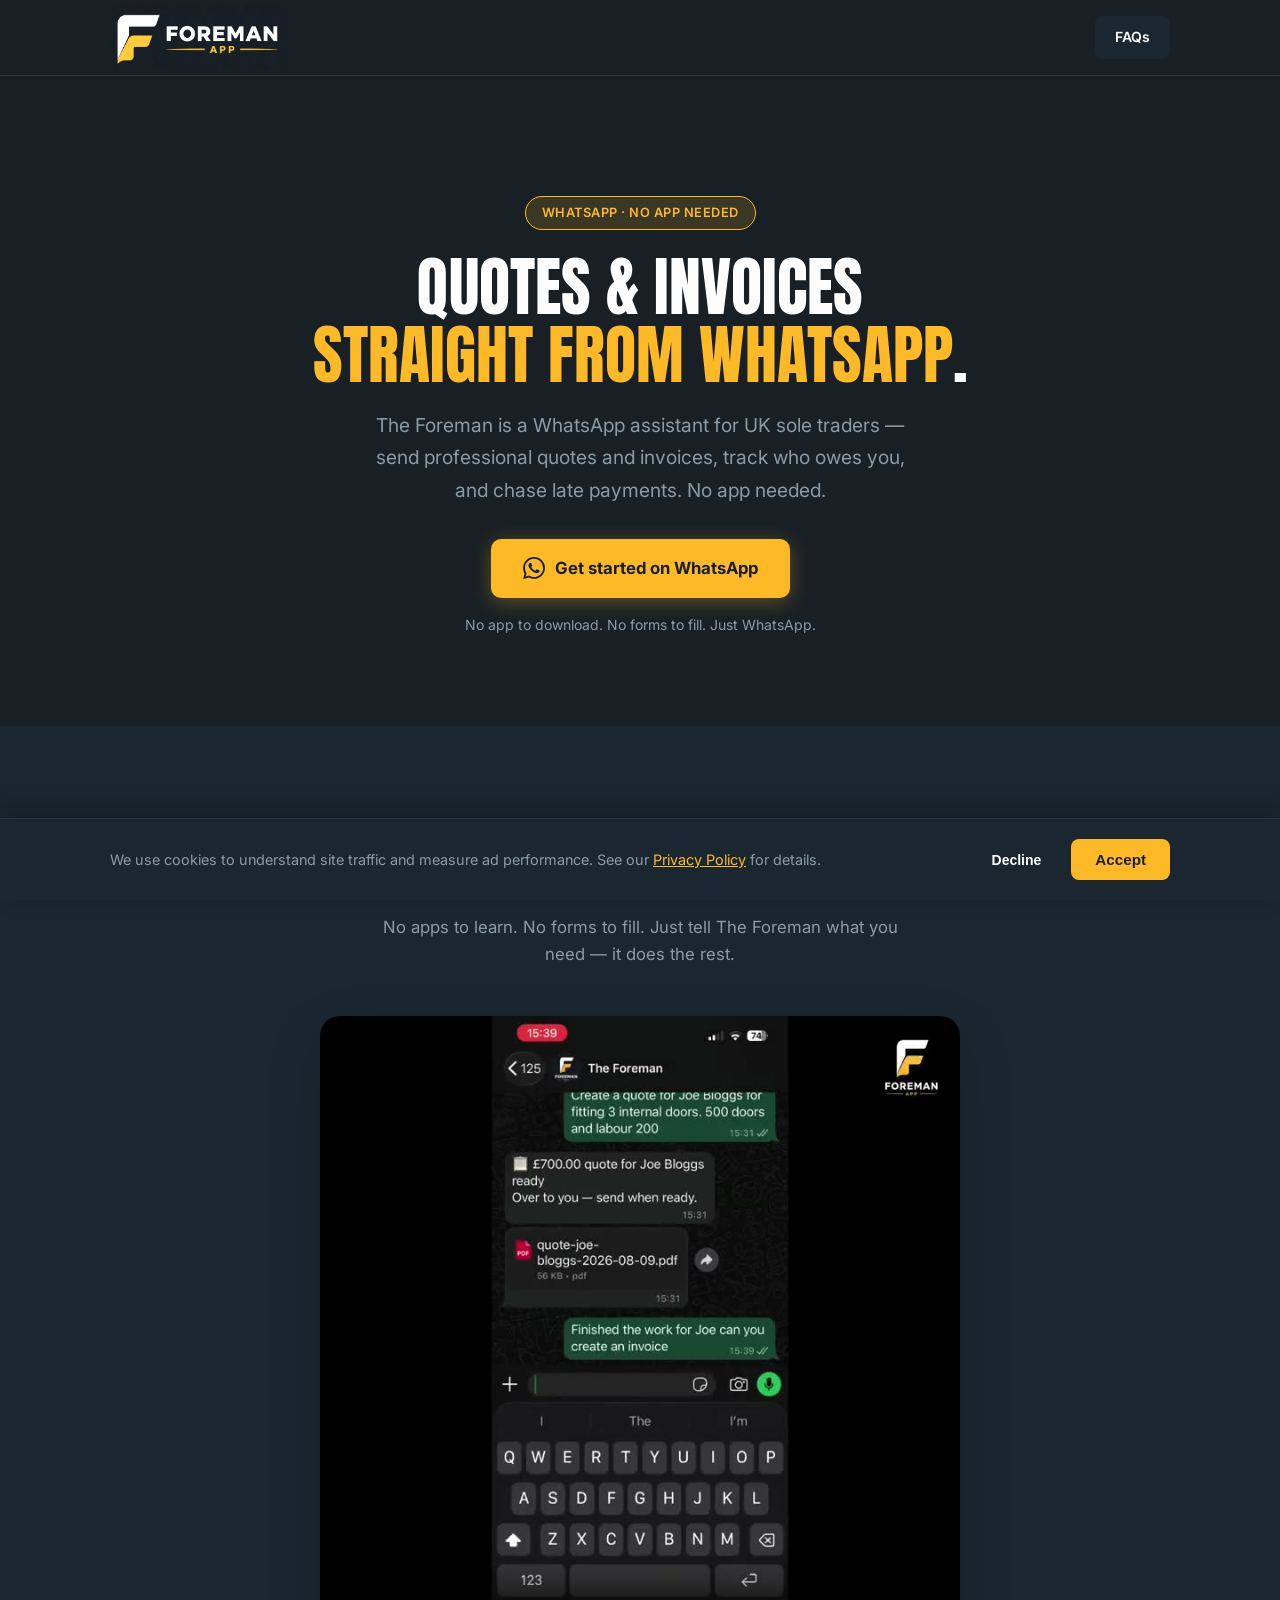
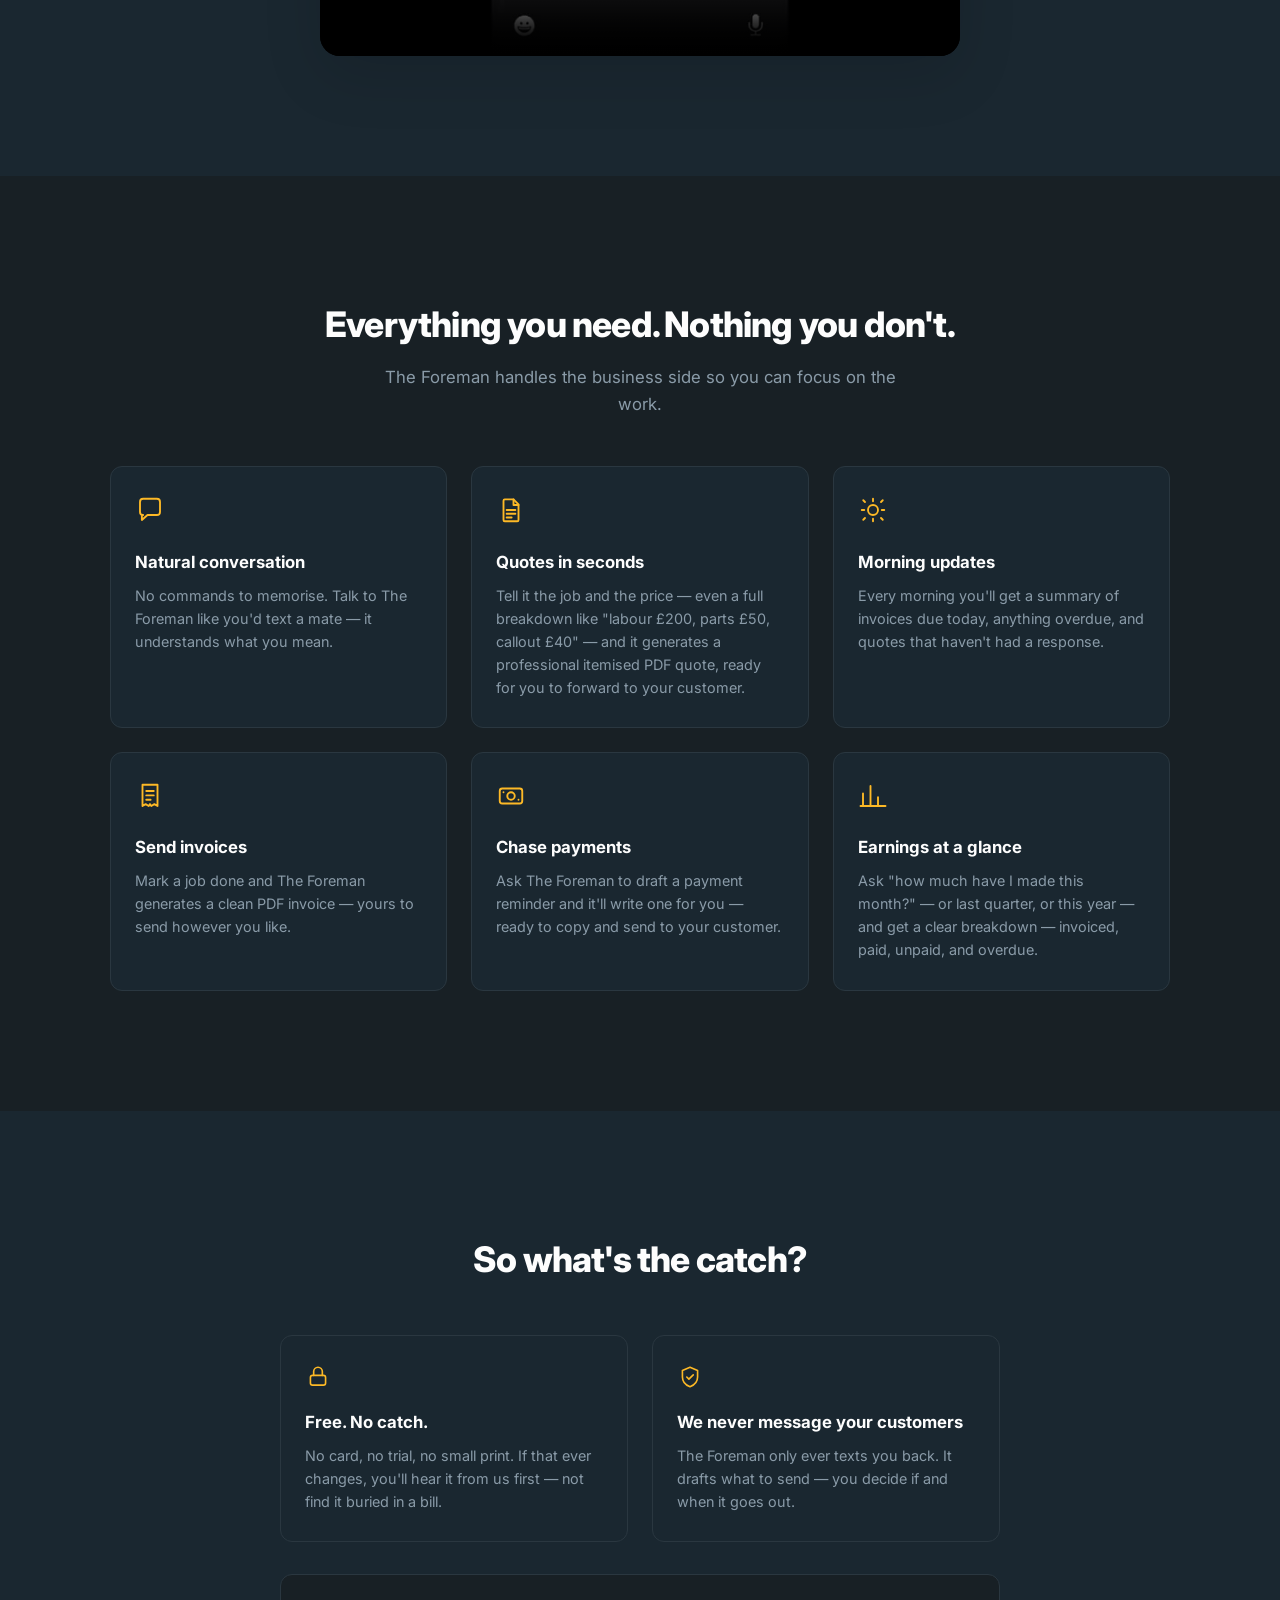
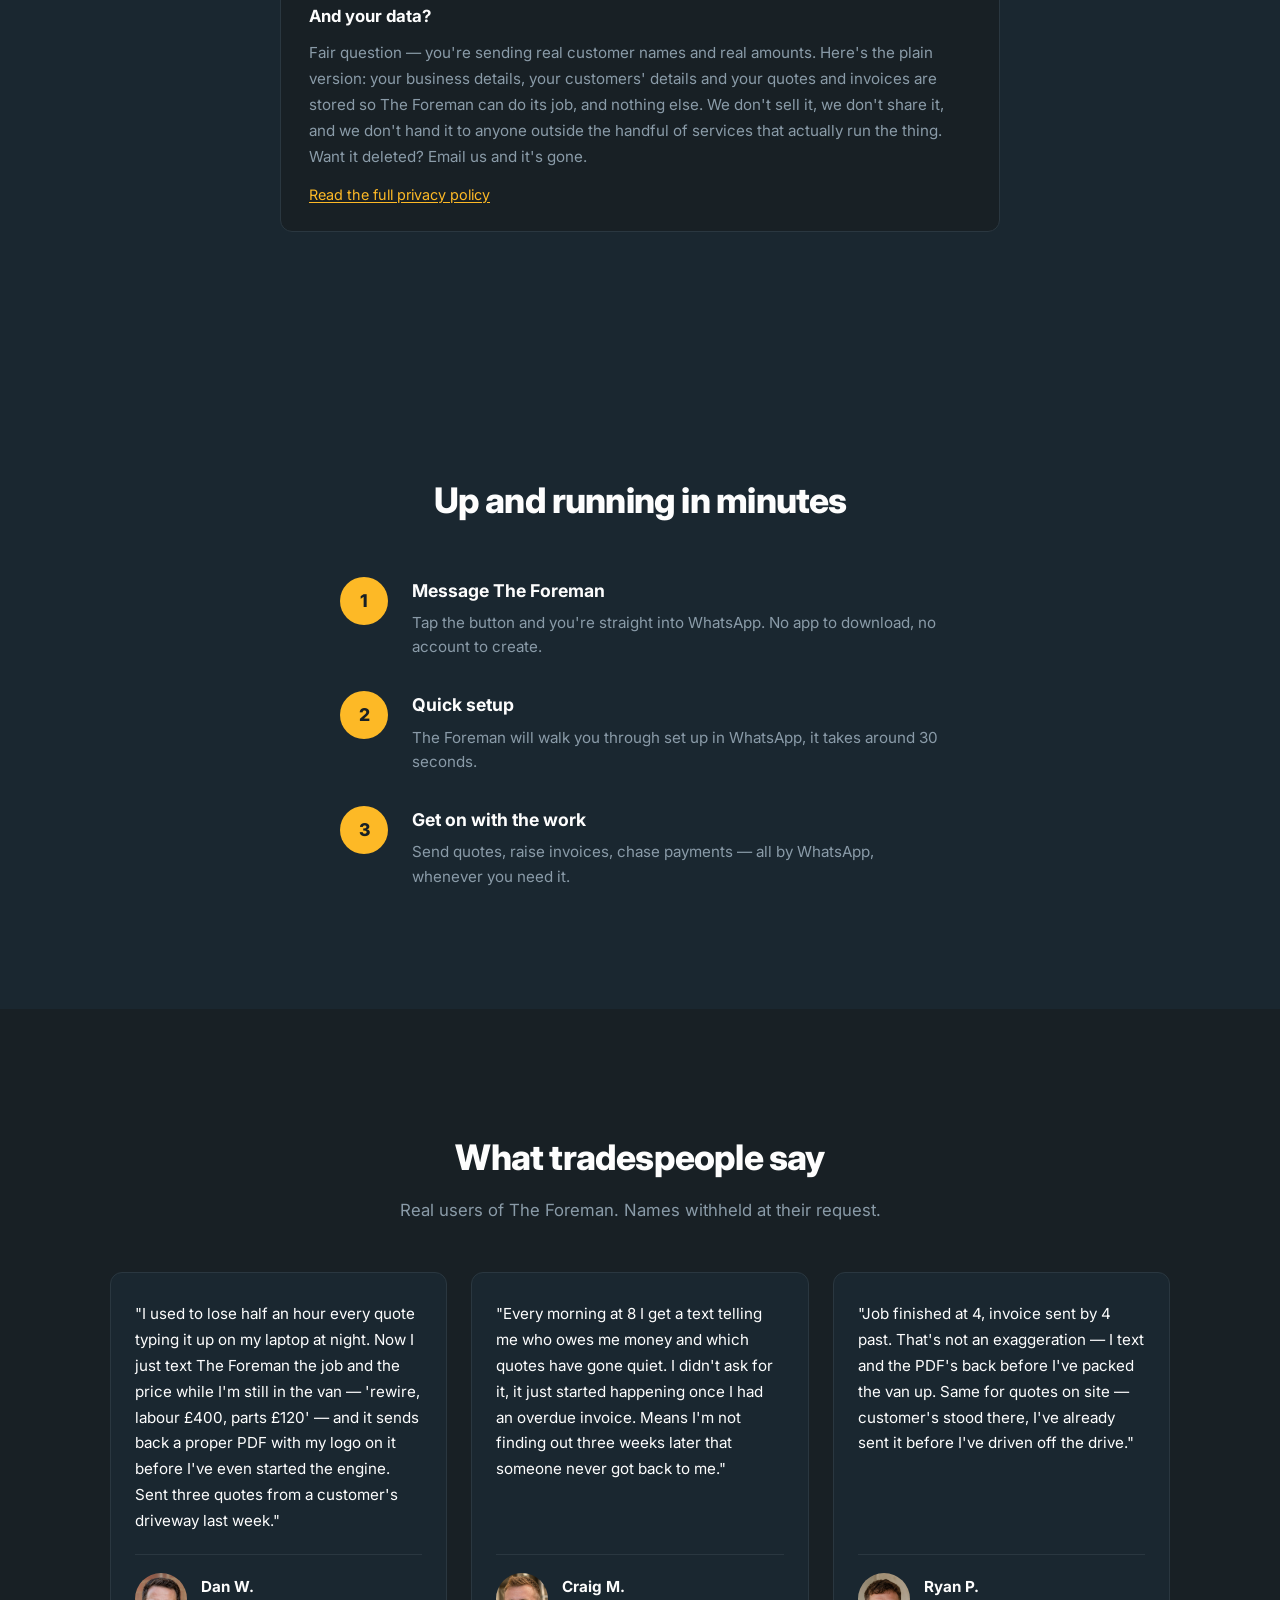
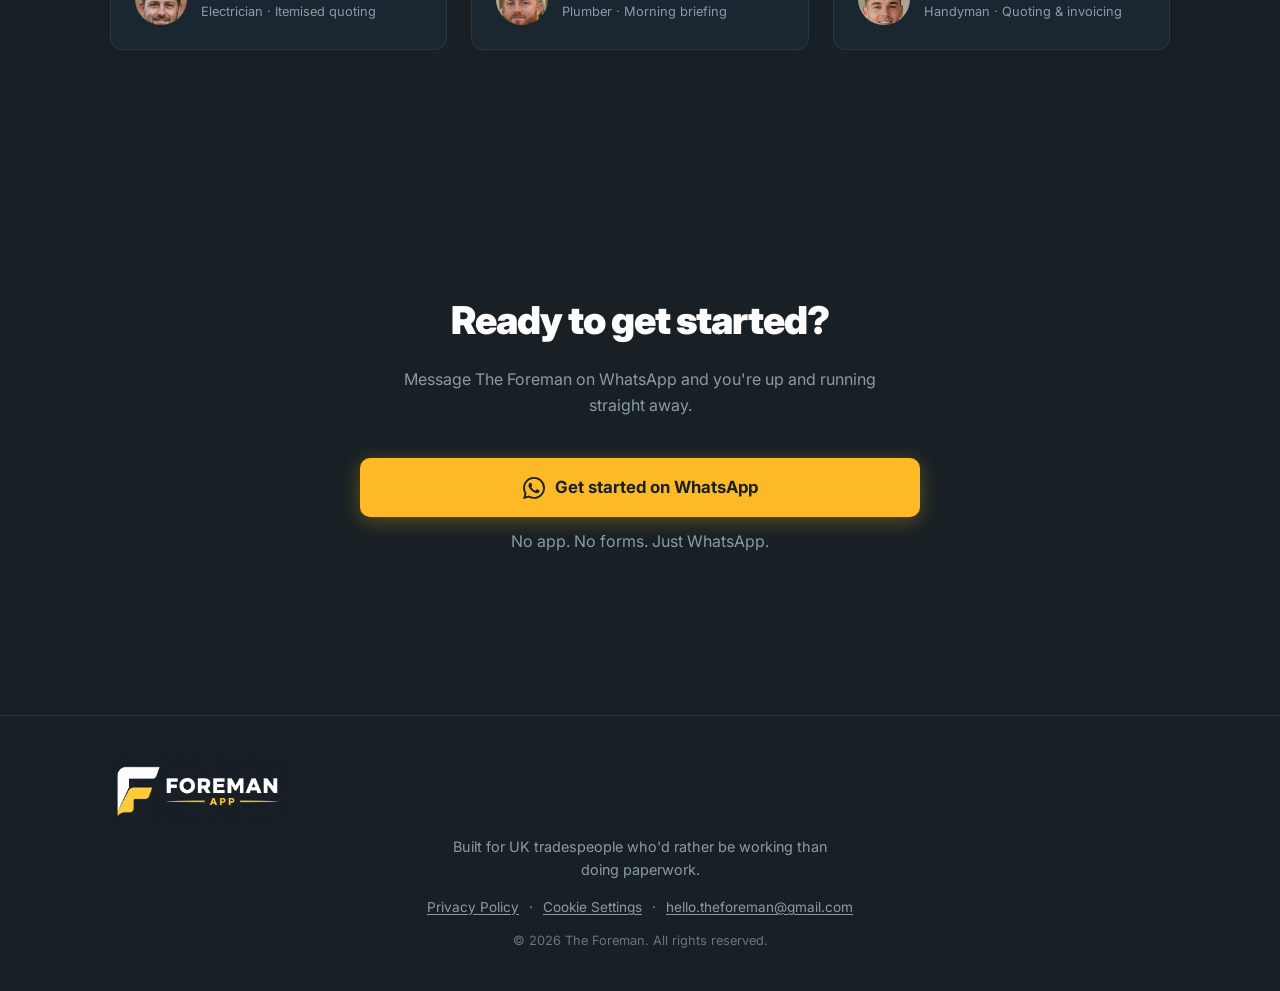
==== commit d24e0f22: "Add customer reviews section Three testimonials from real users, placed directly before the closing " ====
--- a/index.html
+++ b/index.html
@@ -177,6 +177,56 @@
     </div>
   </section>
 
+  <!-- REVIEWS -->
+  <section class="reviews">
+    <div class="container">
+      <h2 class="section-title">What tradespeople say</h2>
+      <p class="section-sub">Real users of The Foreman. Names withheld at their request.</p>
+      <div class="reviews-grid">
+
+        <figure class="review-card">
+          <blockquote>
+            <p>"I used to lose half an hour every quote typing it up on my laptop at night. Now I just text The Foreman the job and the price while I'm still in the van — 'rewire, labour £400, parts £120' — and it sends back a proper PDF with my logo on it before I've even started the engine. Sent three quotes from a customer's driveway last week."</p>
+          </blockquote>
+          <figcaption class="review-person">
+            <img src="review-1.jpg" alt="" width="360" height="480" loading="lazy" />
+            <div class="review-meta">
+              <span class="review-name">Dan W.</span>
+              <span class="review-role">Electrician · Itemised quoting</span>
+            </div>
+          </figcaption>
+        </figure>
+
+        <figure class="review-card">
+          <blockquote>
+            <p>"Every morning at 8 I get a text telling me who owes me money and which quotes have gone quiet. I didn't ask for it, it just started happening once I had an overdue invoice. Means I'm not finding out three weeks later that someone never got back to me."</p>
+          </blockquote>
+          <figcaption class="review-person">
+            <img src="review-2.jpg" alt="" width="360" height="480" loading="lazy" />
+            <div class="review-meta">
+              <span class="review-name">Craig M.</span>
+              <span class="review-role">Plumber · Morning briefing</span>
+            </div>
+          </figcaption>
+        </figure>
+
+        <figure class="review-card">
+          <blockquote>
+            <p>"Job finished at 4, invoice sent by 4 past. That's not an exaggeration — I text and the PDF's back before I've packed the van up. Same for quotes on site — customer's stood there, I've already sent it before I've driven off the drive."</p>
+          </blockquote>
+          <figcaption class="review-person">
+            <img src="review-3.jpg" alt="" width="360" height="480" loading="lazy" />
+            <div class="review-meta">
+              <span class="review-name">Ryan P.</span>
+              <span class="review-role">Handyman · Quoting &amp; invoicing</span>
+            </div>
+          </figcaption>
+        </figure>
+
+      </div>
+    </div>
+  </section>
+
   <!-- SIGNUP CTA -->
   <section class="waitlist" id="waitlist">
     <div class="container">
--- a/style.css
+++ b/style.css
@@ -353,6 +353,76 @@
 .step-text p {
   color: var(--mid);
   font-size: 0.95rem;
+}
+
+/* === REVIEWS === */
+.reviews {
+  padding: 80px 0;
+  background: var(--dark);
+}
+
+.reviews-grid {
+  display: grid;
+  grid-template-columns: repeat(3, 1fr);
+  gap: 24px;
+  margin-top: 48px;
+}
+
+.review-card {
+  display: flex;
+  flex-direction: column;
+  margin: 0;
+  padding: 28px 24px 24px;
+  background: var(--surface);
+  border: 1px solid var(--border);
+  border-radius: var(--radius);
+}
+
+.review-card blockquote {
+  margin: 0 0 20px;
+  flex: 1;
+}
+
+.review-card blockquote p {
+  color: var(--white);
+  font-size: 0.95rem;
+  line-height: 1.7;
+  margin: 0;
+}
+
+.review-person {
+  display: flex;
+  align-items: center;
+  gap: 14px;
+  padding-top: 18px;
+  border-top: 1px solid var(--border);
+}
+
+.review-person img {
+  width: 52px;
+  height: 52px;
+  border-radius: 50%;
+  object-fit: cover;
+  object-position: center 22%;
+  flex-shrink: 0;
+}
+
+.review-meta {
+  display: flex;
+  flex-direction: column;
+  min-width: 0;
+}
+
+.review-name {
+  font-weight: 700;
+  font-size: 0.95rem;
+  color: var(--white);
+}
+
+.review-role {
+  font-size: 0.8rem;
+  color: var(--mid);
+  margin-top: 2px;
 }
 
 /* === WHATSAPP BUTTON === */
@@ -678,6 +748,10 @@
   .trust-grid {
     grid-template-columns: 1fr;
   }
+
+  .reviews-grid {
+    grid-template-columns: 1fr;
+  }
 }
 
 @media (max-width: 480px) {
@@ -691,6 +765,7 @@
   .features { padding: 120px 0; }
   .trust { padding: 120px 0; }
   .how { padding: 120px 0; }
+  .reviews { padding: 120px 0; }
   .waitlist { padding: 120px 0; }
   .faq-hero { padding: 120px 0 90px; }
   .faq-section { padding: 90px 0 120px; }
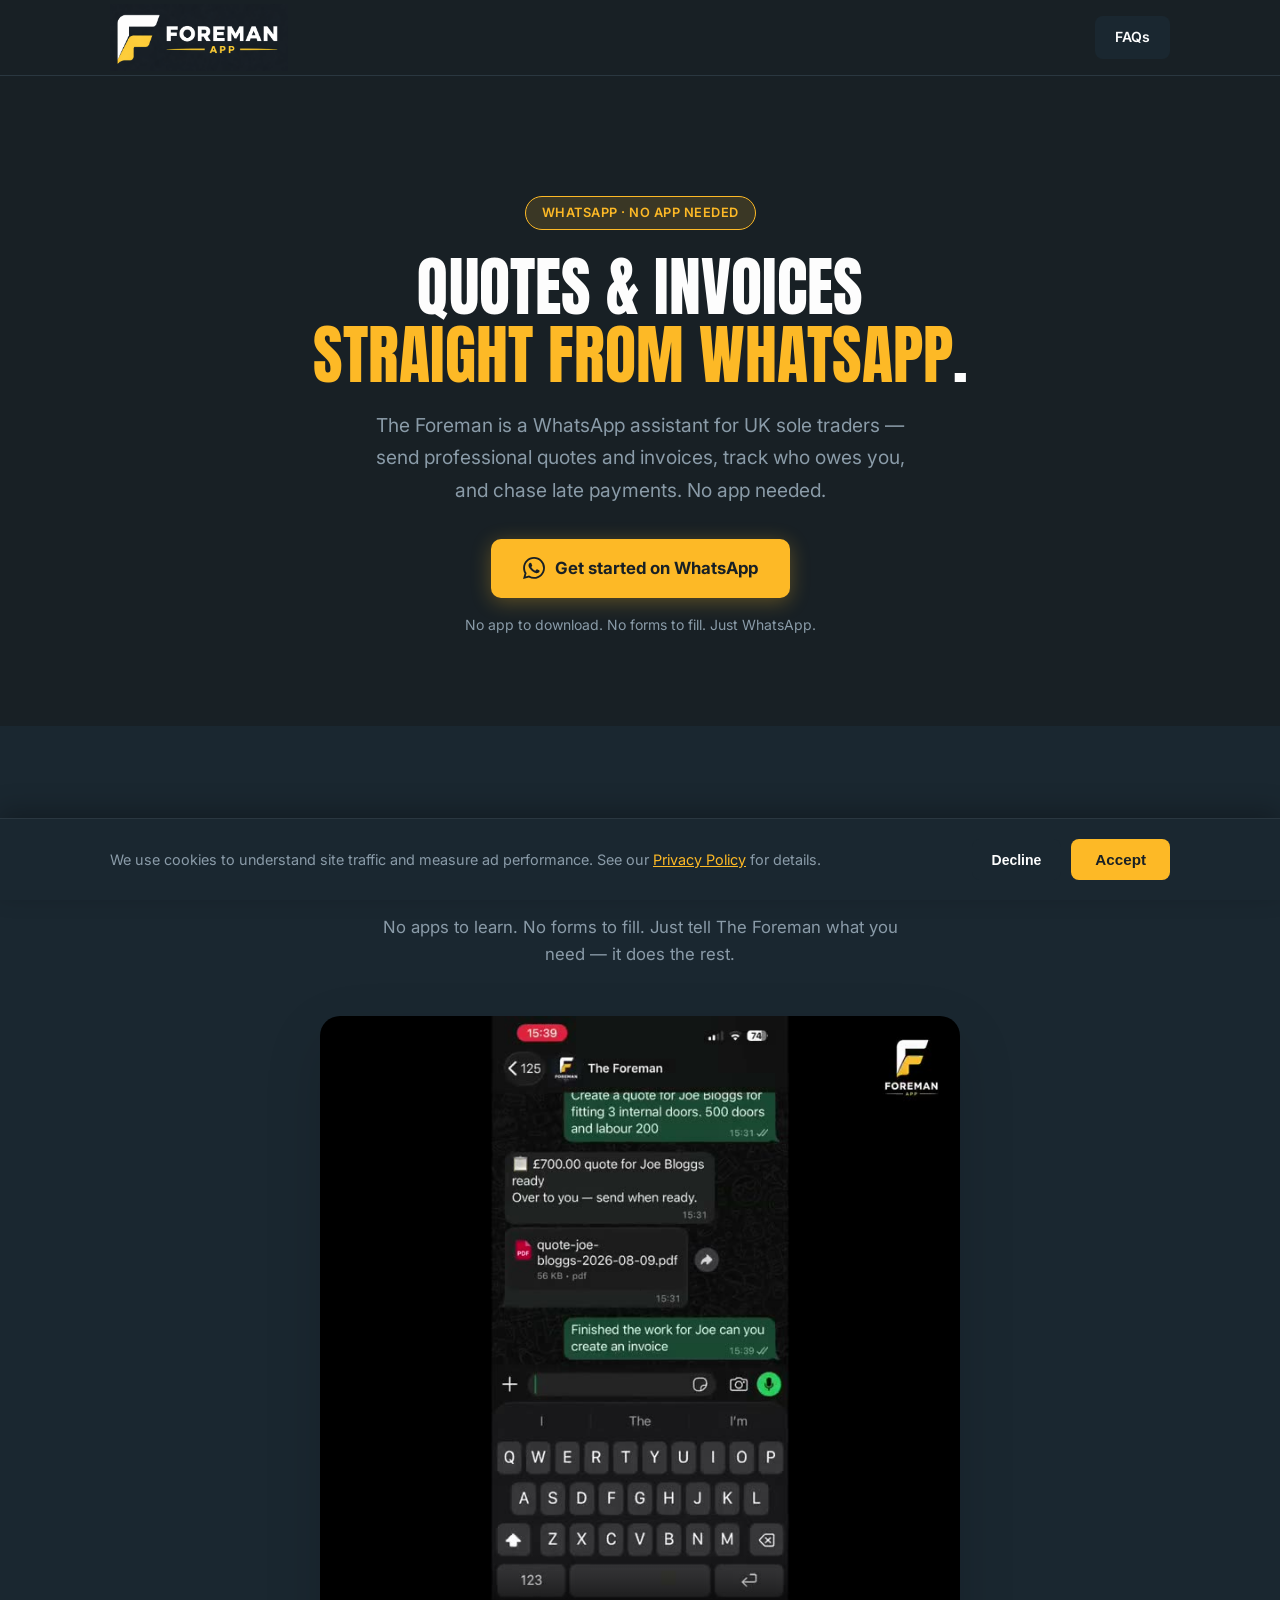
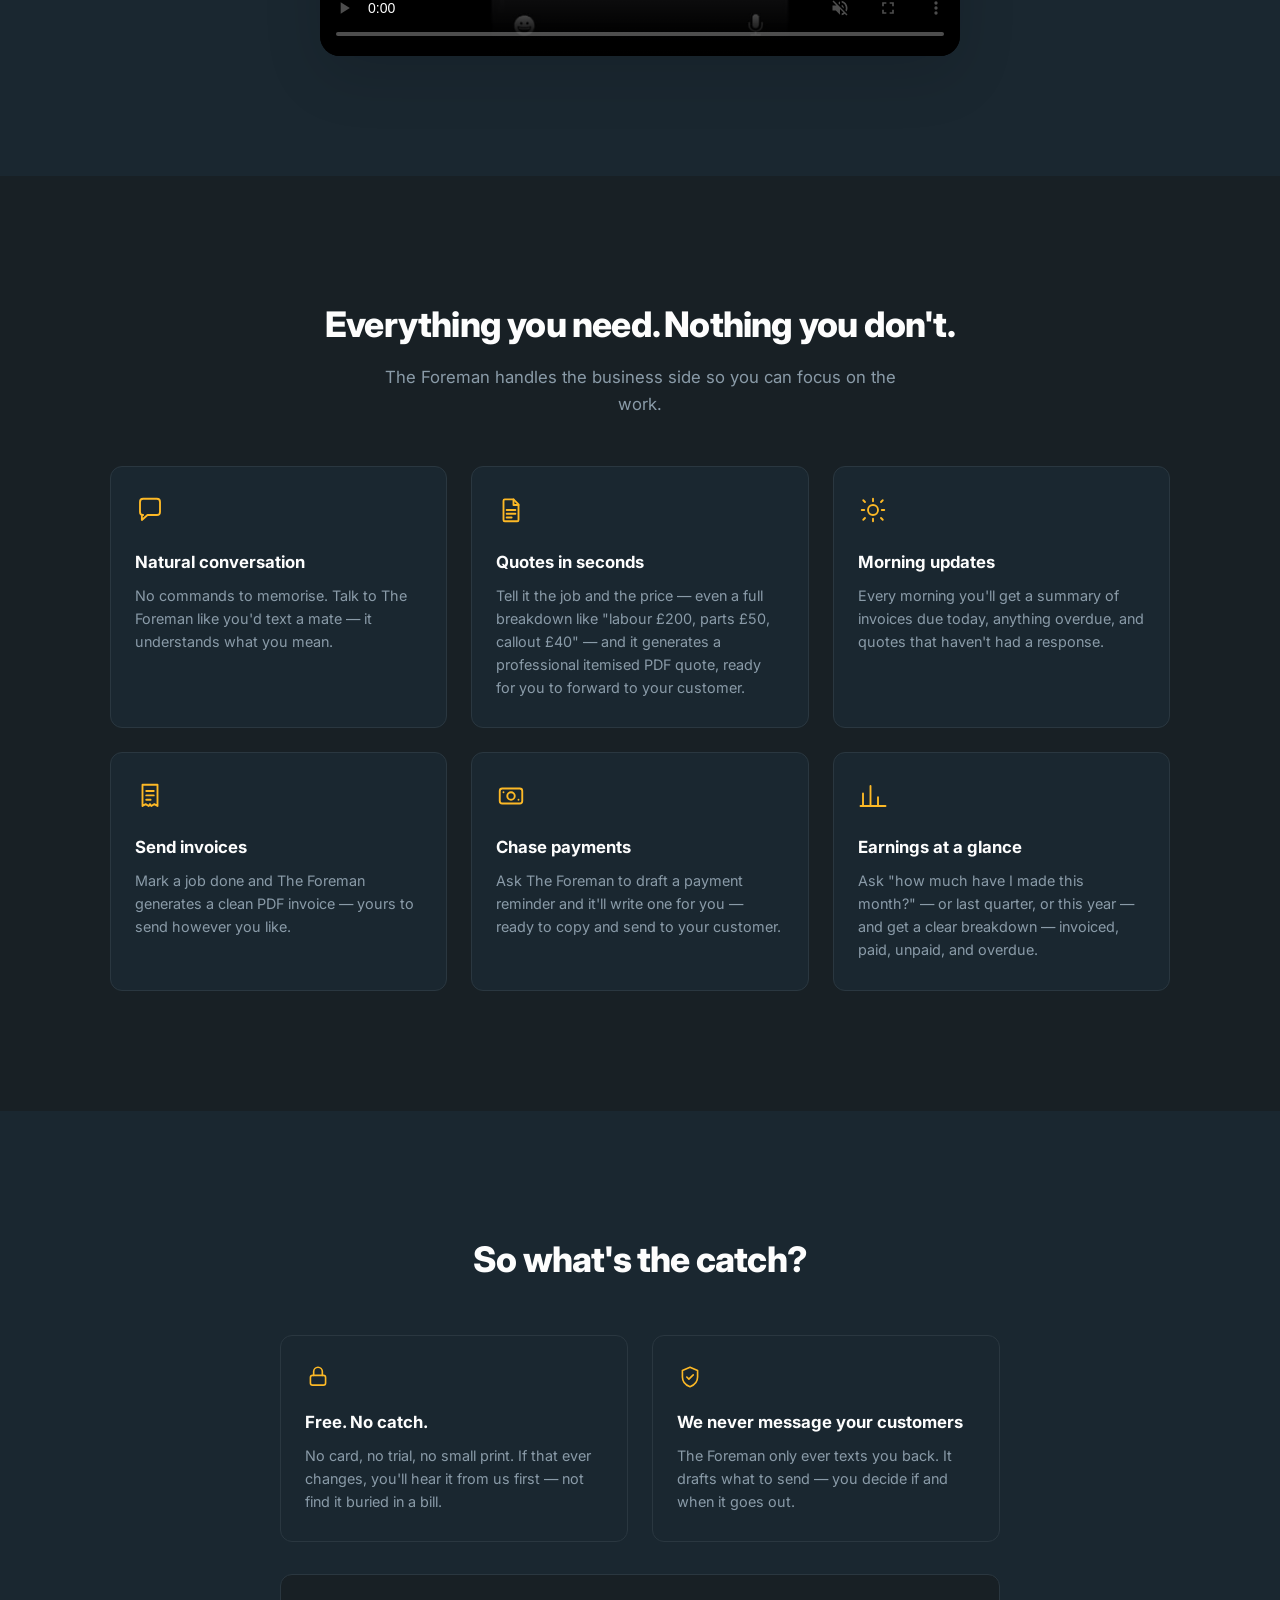
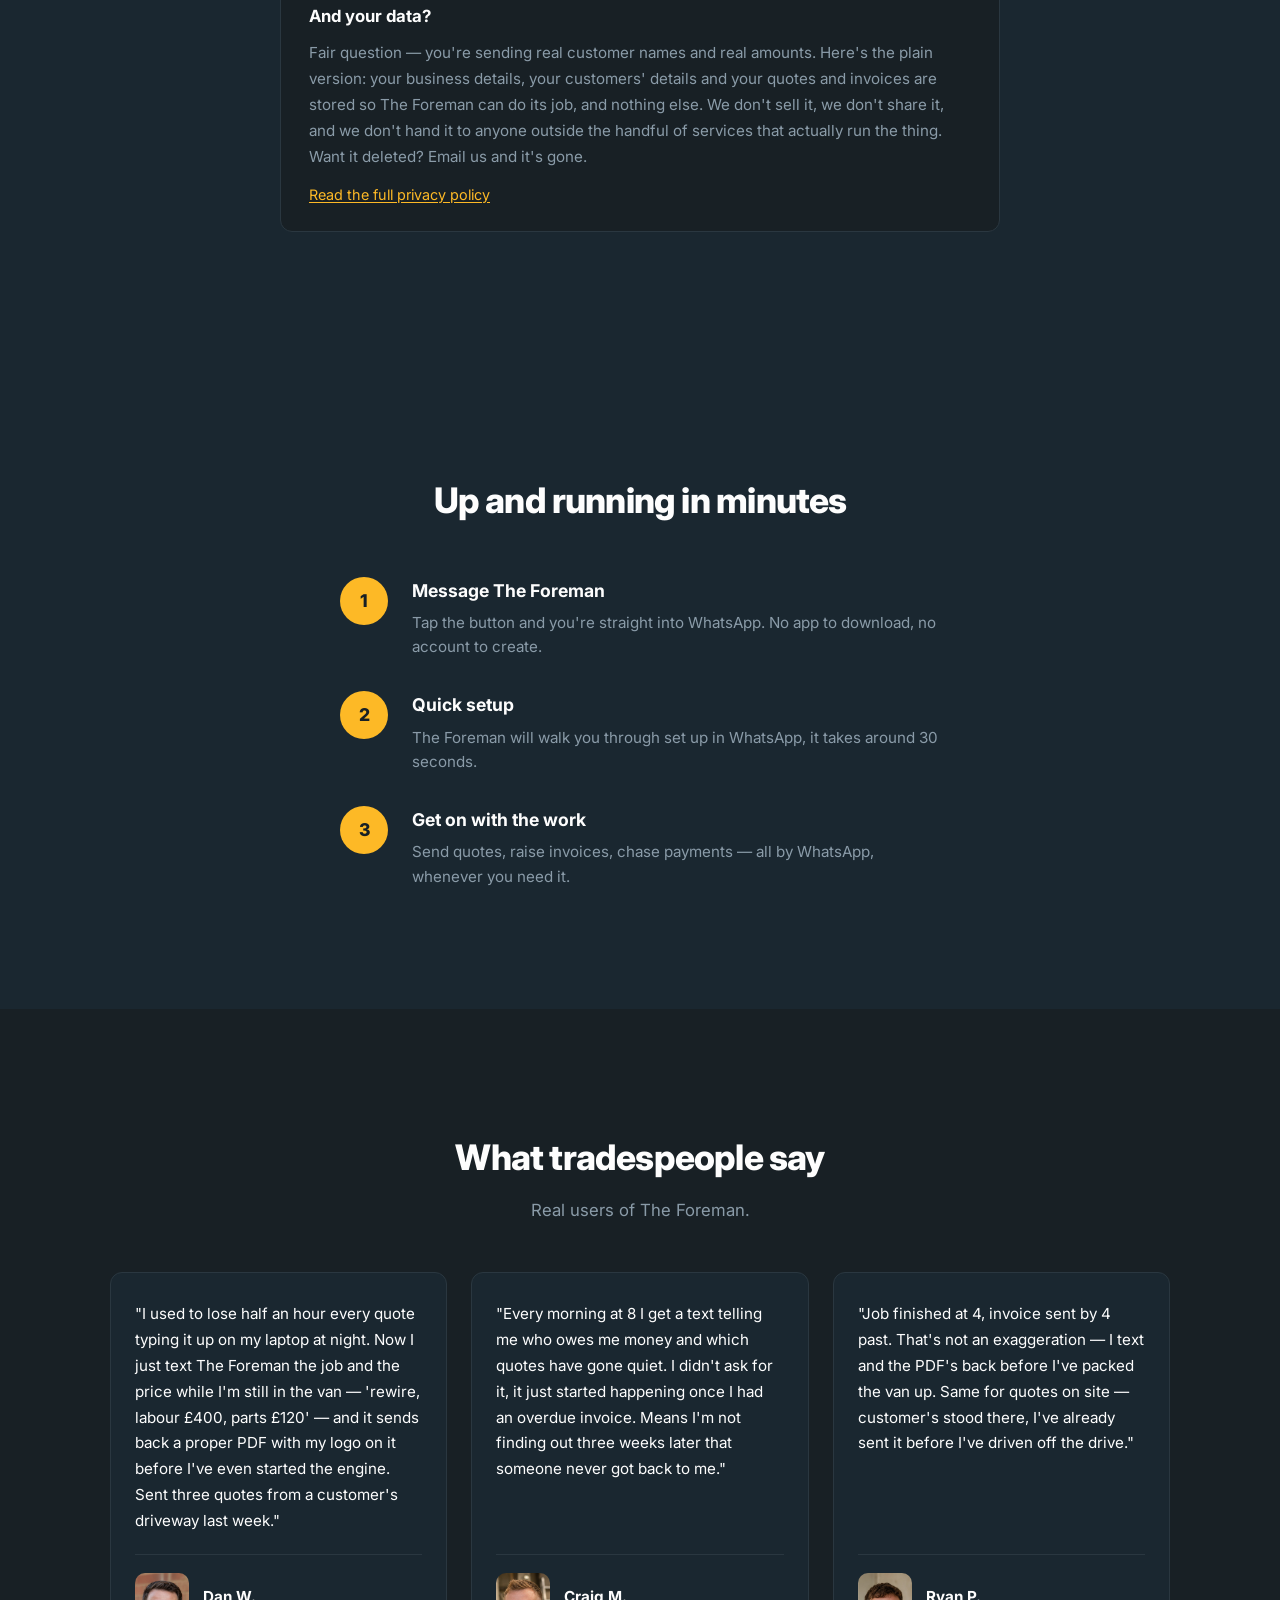
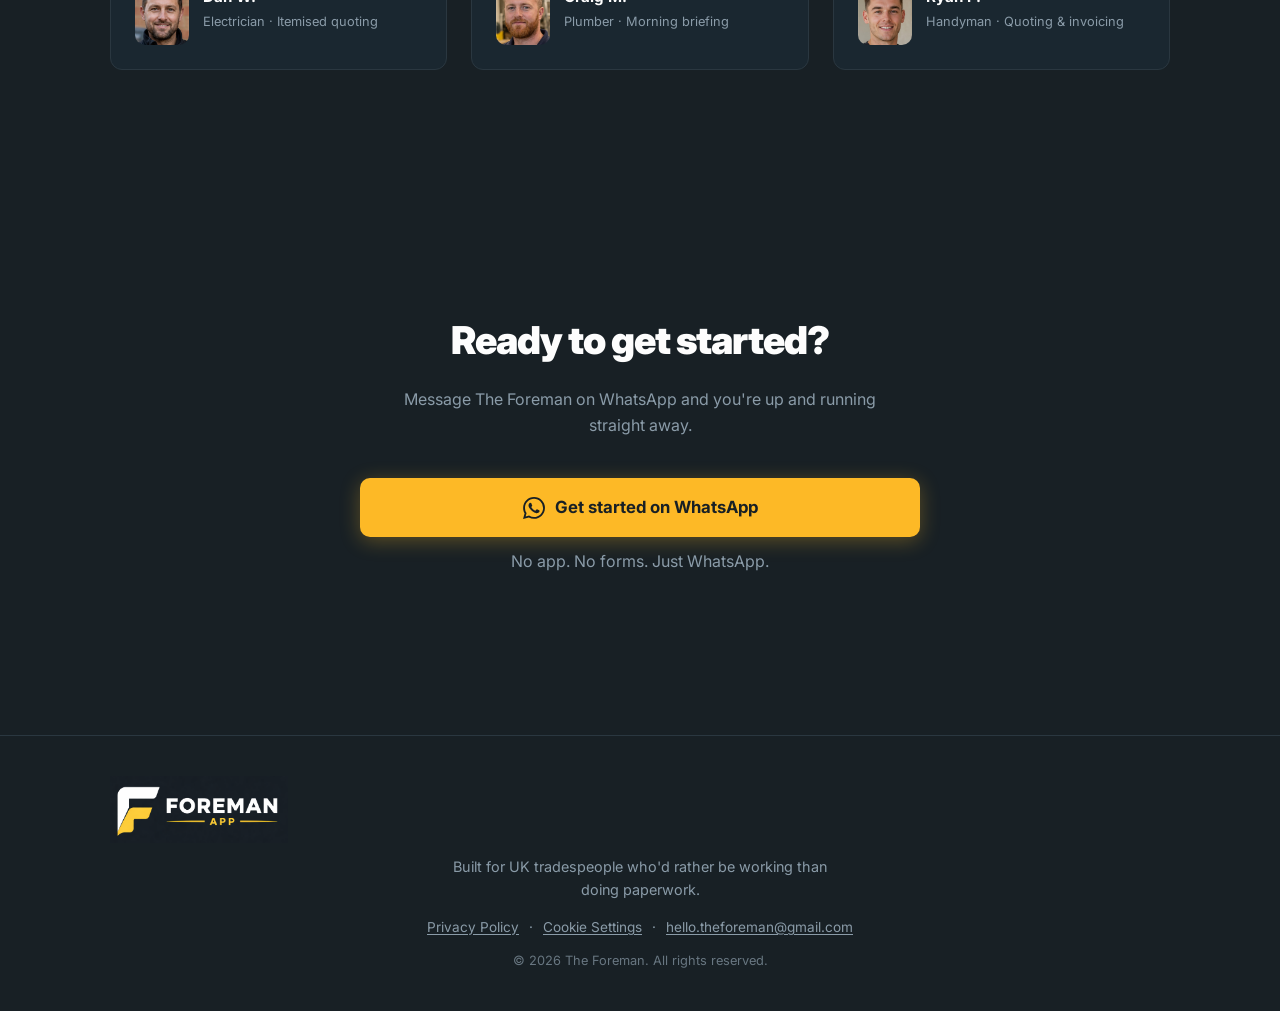
==== commit ef60fede: "Fix review headshot framing, simplify section subhead The 52px circular avatar had to slice a 1:1 re" ====
--- a/index.html
+++ b/index.html
@@ -181,7 +181,7 @@
   <section class="reviews">
     <div class="container">
       <h2 class="section-title">What tradespeople say</h2>
-      <p class="section-sub">Real users of The Foreman. Names withheld at their request.</p>
+      <p class="section-sub">Real users of The Foreman.</p>
       <div class="reviews-grid">
 
         <figure class="review-card">
--- a/style.css
+++ b/style.css
@@ -398,12 +398,13 @@
   border-top: 1px solid var(--border);
 }
 
+/* 3:4 to match the source crop exactly — a square/circular avatar would
+   have to slice a 1:1 region out of a portrait and clip the chin. */
 .review-person img {
-  width: 52px;
-  height: 52px;
-  border-radius: 50%;
+  width: 54px;
+  height: 72px;
+  border-radius: 10px;
   object-fit: cover;
-  object-position: center 22%;
   flex-shrink: 0;
 }
 
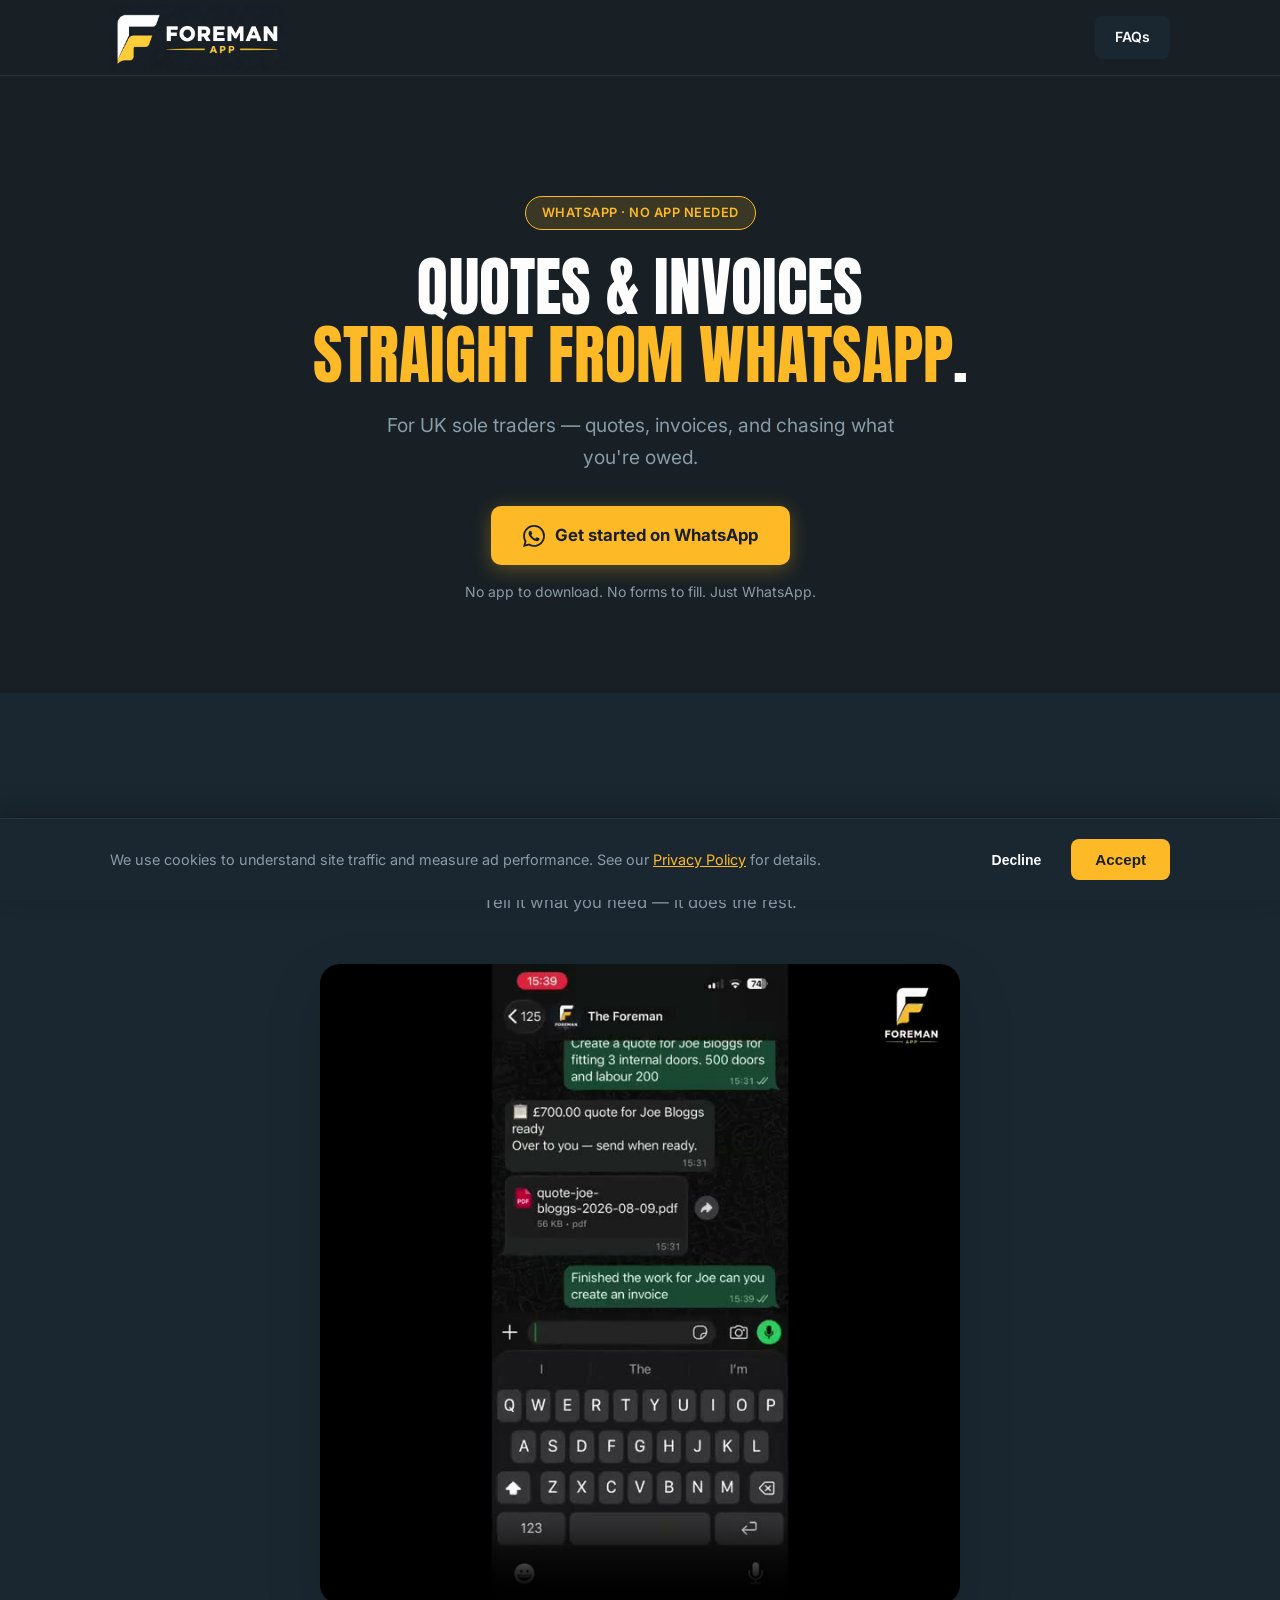
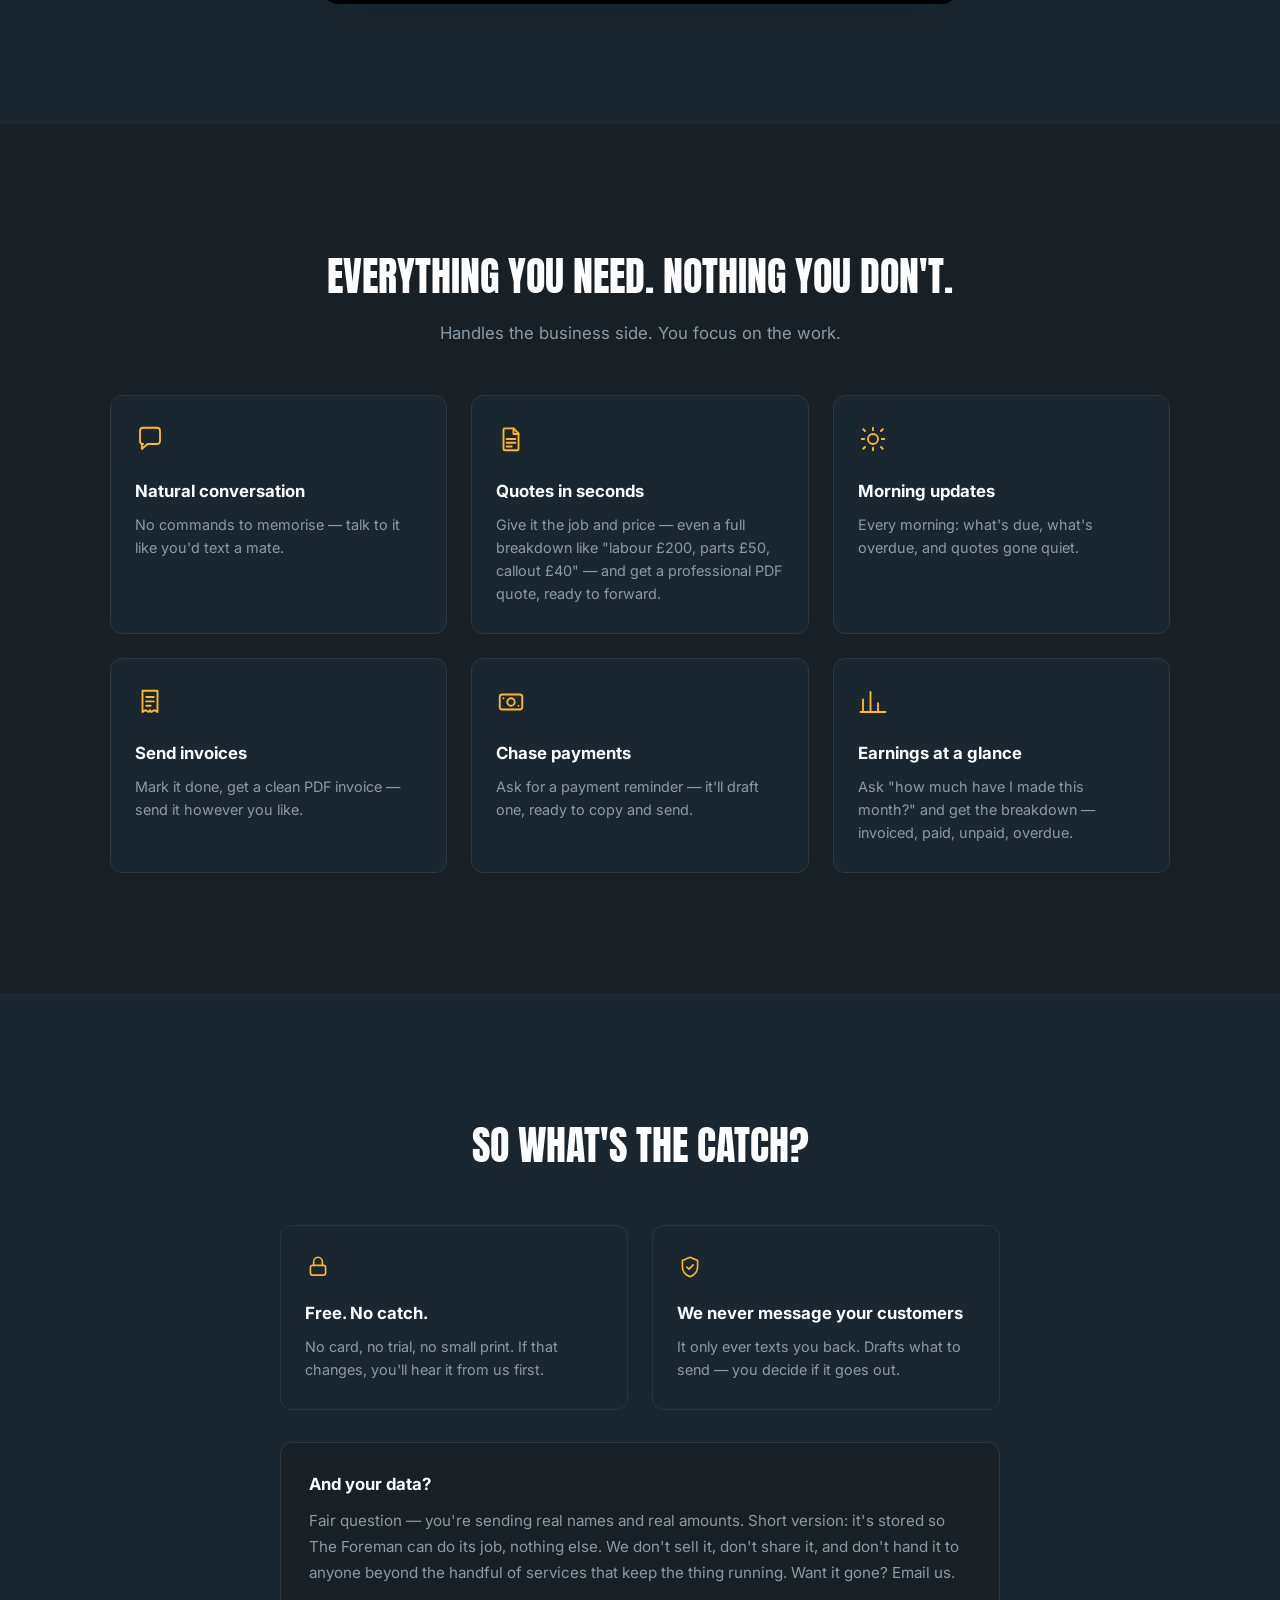
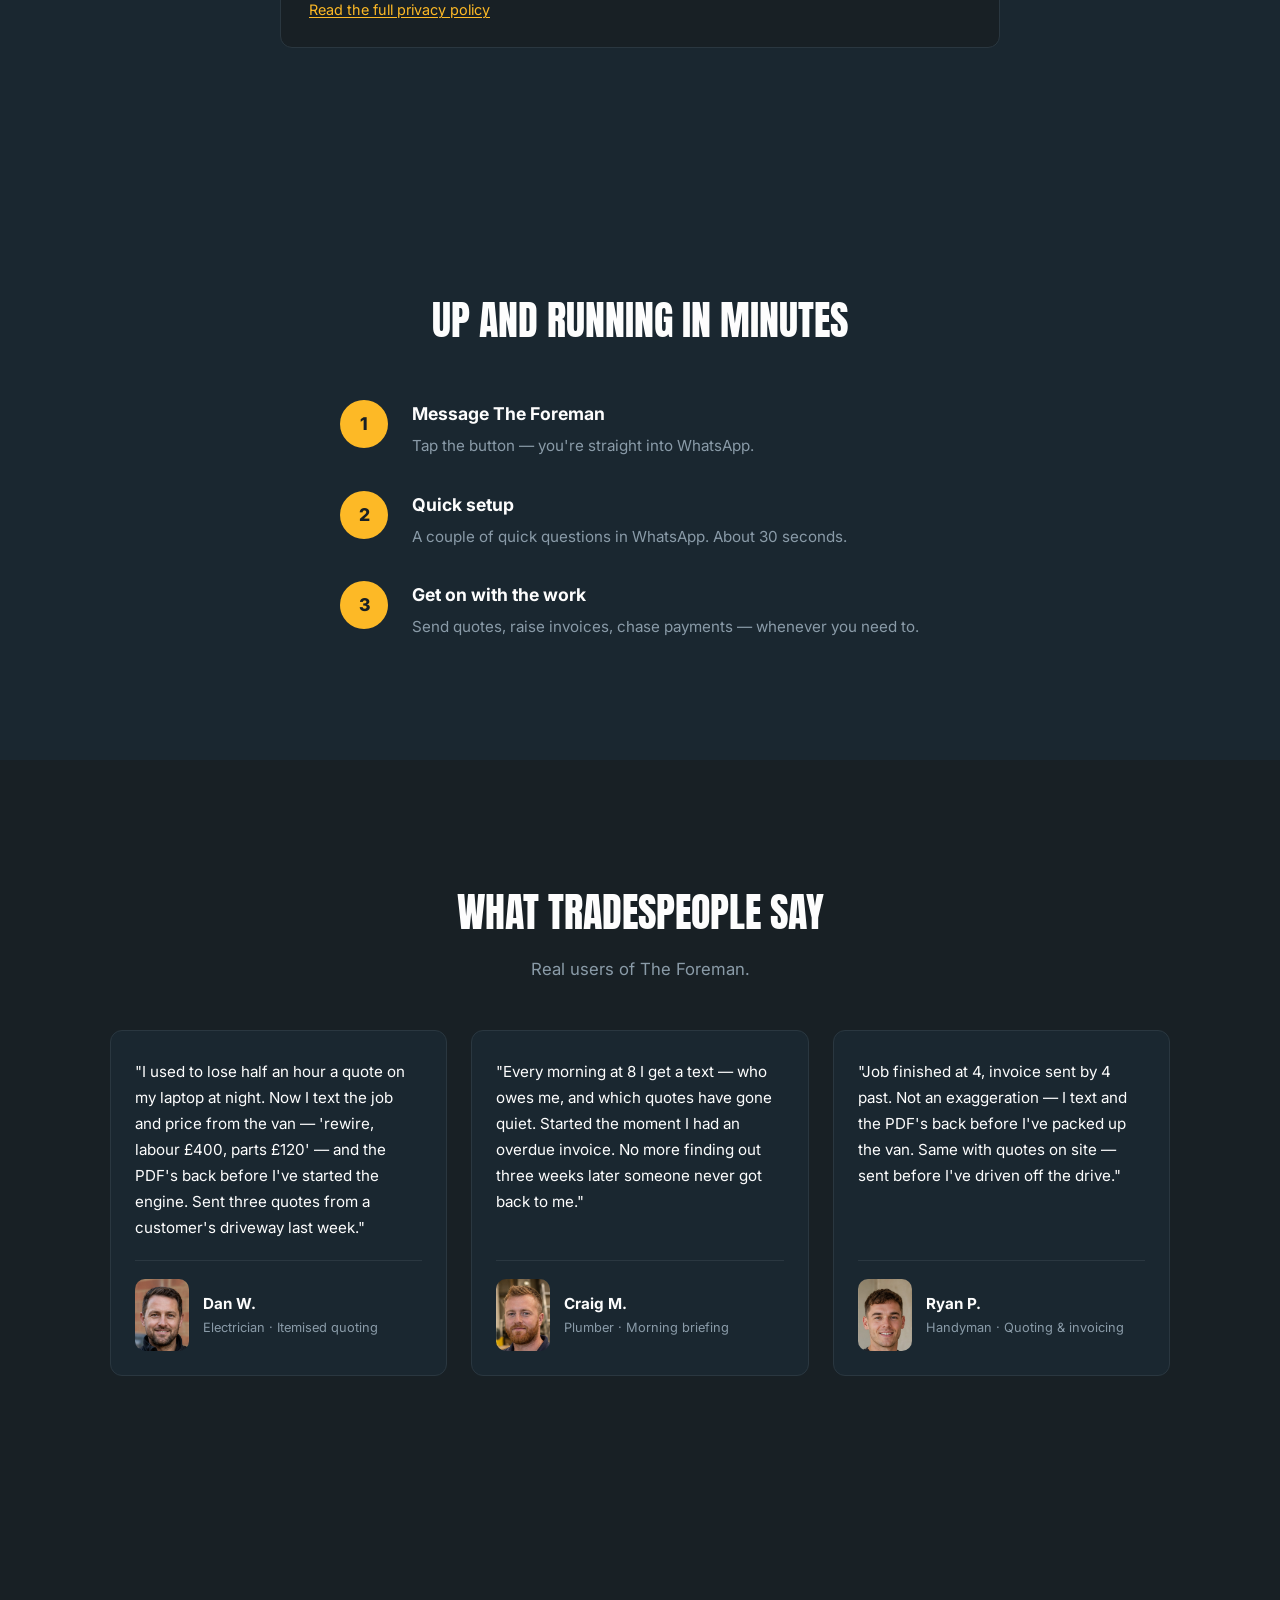
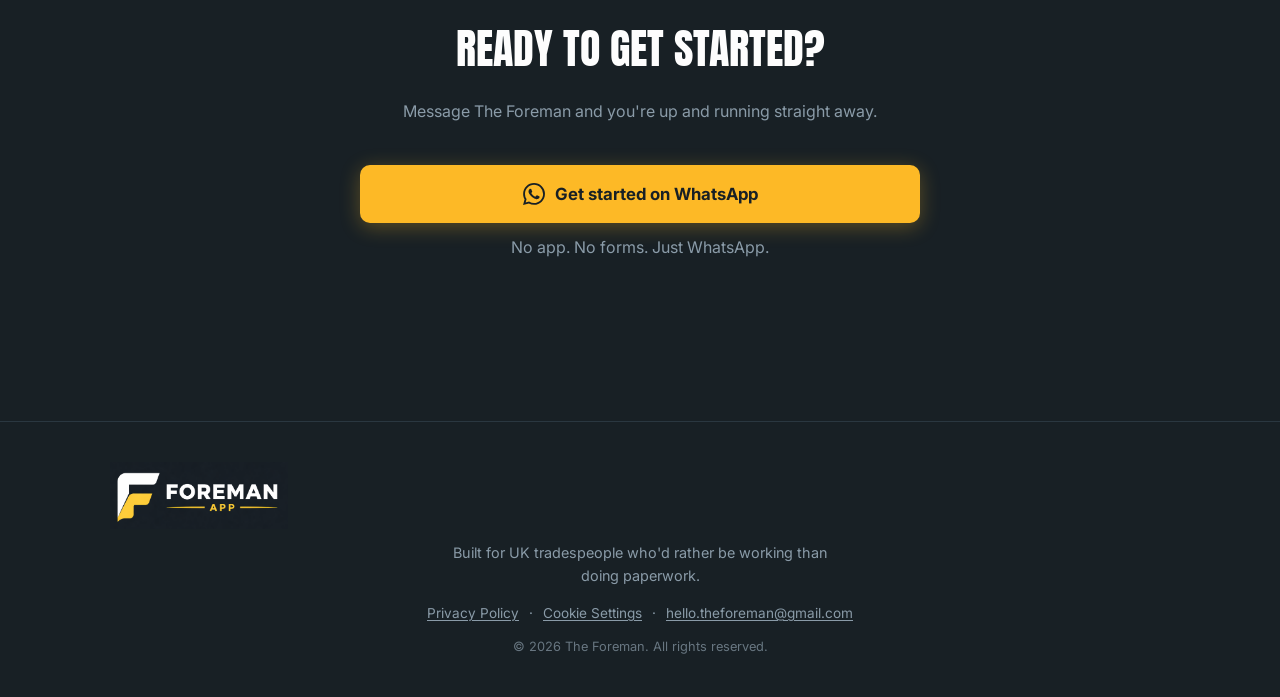
==== commit a6b76526: "Title-case section headings in Anton, tighten copy throughout - Extend Anton (already on the hero H1" ====
--- a/index.html
+++ b/index.html
@@ -46,7 +46,7 @@
     <div class="container">
       <div class="hero-badge">WhatsApp · No app needed</div>
       <h1>Quotes &amp; Invoices<br><span class="highlight">Straight from WhatsApp</span>.</h1>
-      <p class="hero-sub">The Foreman is a WhatsApp assistant for UK sole traders — send professional quotes and invoices, track who owes you, and chase late payments. No app needed.</p>
+      <p class="hero-sub">For UK sole traders — quotes, invoices, and chasing what you're owed.</p>
       <a href="https://wa.me/447888862241?text=Hi" id="heroCta" class="whatsapp-btn" target="_blank" rel="noopener" onclick="if(window.fbq){fbq('track', 'Lead');} if(window.gtag){gtag('event', 'whatsapp_click', {'event_category': 'engagement', 'event_label': 'whatsapp_button'});}">
         <svg viewBox="0 0 24 24" fill="currentColor" xmlns="http://www.w3.org/2000/svg"><path d="M17.472 14.382c-.297-.149-1.758-.867-2.03-.967-.273-.099-.471-.148-.67.15-.197.297-.767.966-.94 1.164-.173.199-.347.223-.644.075-.297-.15-1.255-.463-2.39-1.475-.883-.788-1.48-1.761-1.653-2.059-.173-.297-.018-.458.13-.606.134-.133.298-.347.446-.52.149-.174.198-.298.298-.497.099-.198.05-.371-.025-.52-.075-.149-.669-1.612-.916-2.207-.242-.579-.487-.5-.669-.51-.173-.008-.371-.01-.57-.01-.198 0-.52.074-.792.372-.272.297-1.04 1.016-1.04 2.479 0 1.462 1.065 2.875 1.213 3.074.149.198 2.096 3.2 5.077 4.487.709.306 1.262.489 1.694.625.712.227 1.36.195 1.871.118.571-.085 1.758-.719 2.006-1.413.248-.694.248-1.289.173-1.413-.074-.124-.272-.198-.57-.347m-5.421 7.403h-.004a9.87 9.87 0 01-5.031-1.378l-.361-.214-3.741.982.998-3.648-.235-.374a9.86 9.86 0 01-1.51-5.26c.001-5.45 4.436-9.884 9.888-9.884 2.64 0 5.122 1.03 6.988 2.898a9.825 9.825 0 012.893 6.994c-.003 5.45-4.437 9.884-9.885 9.884m8.413-18.297A11.815 11.815 0 0012.05 0C5.495 0 .16 5.335.157 11.892c0 2.096.547 4.142 1.588 5.945L.057 24l6.305-1.654a11.882 11.882 0 005.683 1.448h.005c6.554 0 11.89-5.335 11.893-11.893a11.821 11.821 0 00-3.48-8.413z"/></svg>
         Get started on WhatsApp
@@ -58,8 +58,8 @@
   <!-- CHAT DEMO -->
   <section class="demo">
     <div class="container">
-      <h2 class="section-title">Quotes &amp; invoices in seconds</h2>
-      <p class="section-sub">No apps to learn. No forms to fill. Just tell The Foreman what you need — it does the rest.</p>
+      <h2 class="section-title">Quotes &amp; Invoices In Seconds</h2>
+      <p class="section-sub">Tell it what you need — it does the rest.</p>
       <video class="demo-video" id="demoVideo" controls playsinline muted preload="none" poster="demo-poster.jpg">
         <source src="Foreman Demo.mp4?v=4" type="video/mp4" />
       </video>
@@ -85,38 +85,38 @@
   <!-- FEATURES -->
   <section class="features">
     <div class="container">
-      <h2 class="section-title">Everything you need. Nothing you don't.</h2>
-      <p class="section-sub">The Foreman handles the business side so you can focus on the work.</p>
+      <h2 class="section-title">Everything You Need. Nothing You Don't.</h2>
+      <p class="section-sub">Handles the business side. You focus on the work.</p>
       <div class="features-grid">
         <div class="feature-card">
           <div class="feature-icon"><svg viewBox="0 0 24 24" fill="none" stroke="currentColor" stroke-width="1.5" stroke-linecap="round" stroke-linejoin="round"><path d="M4 5.5A2.5 2.5 0 0 1 6.5 3h11A2.5 2.5 0 0 1 20 5.5v8a2.5 2.5 0 0 1-2.5 2.5H10l-4.5 4v-4H6.5A2.5 2.5 0 0 1 4 13.5v-8Z"/></svg></div>
           <h3>Natural conversation</h3>
-          <p>No commands to memorise. Talk to The Foreman like you'd text a mate — it understands what you mean.</p>
+          <p>No commands to memorise — talk to it like you'd text a mate.</p>
         </div>
         <div class="feature-card">
           <div class="feature-icon"><svg viewBox="0 0 24 24" fill="none" stroke="currentColor" stroke-width="1.5" stroke-linecap="round" stroke-linejoin="round"><path d="M7 3.5h7l4 4V20a1 1 0 0 1-1 1H7a1 1 0 0 1-1-1V4.5a1 1 0 0 1 1-1Z"/><path d="M14 3.5V8h4"/><path d="M8.5 12h7M8.5 15h7M8.5 18h4"/></svg></div>
           <h3>Quotes in seconds</h3>
-          <p>Tell it the job and the price — even a full breakdown like "labour £200, parts £50, callout £40" — and it generates a professional itemised PDF quote, ready for you to forward to your customer.</p>
+          <p>Give it the job and price — even a full breakdown like "labour £200, parts £50, callout £40" — and get a professional PDF quote, ready to forward.</p>
         </div>
         <div class="feature-card">
           <div class="feature-icon"><svg viewBox="0 0 24 24" fill="none" stroke="currentColor" stroke-width="1.5" stroke-linecap="round" stroke-linejoin="round"><circle cx="12" cy="12" r="4"/><path d="M12 3v2M12 19v2M4.2 4.2l1.4 1.4M18.4 18.4l1.4 1.4M3 12h2M19 12h2M4.2 19.8l1.4-1.4M18.4 5.6l1.4-1.4"/></svg></div>
           <h3>Morning updates</h3>
-          <p>Every morning you'll get a summary of invoices due today, anything overdue, and quotes that haven't had a response.</p>
+          <p>Every morning: what's due, what's overdue, and quotes gone quiet.</p>
         </div>
         <div class="feature-card">
           <div class="feature-icon"><svg viewBox="0 0 24 24" fill="none" stroke="currentColor" stroke-width="1.5" stroke-linecap="round" stroke-linejoin="round"><path d="M6 3h12v17l-2.5-1.5L13 20l-1-1.5L11 20l-2.5-1.5L6 20V3Z"/><path d="M9 8h6M9 11.5h6M9 15h3.5"/></svg></div>
           <h3>Send invoices</h3>
-          <p>Mark a job done and The Foreman generates a clean PDF invoice — yours to send however you like.</p>
+          <p>Mark it done, get a clean PDF invoice — send it however you like.</p>
         </div>
         <div class="feature-card">
           <div class="feature-icon"><svg viewBox="0 0 24 24" fill="none" stroke="currentColor" stroke-width="1.5" stroke-linecap="round" stroke-linejoin="round"><rect x="3" y="6" width="18" height="12" rx="2"/><circle cx="12" cy="12" r="3"/><path d="M6 9v.01M18 15v.01"/></svg></div>
           <h3>Chase payments</h3>
-          <p>Ask The Foreman to draft a payment reminder and it'll write one for you — ready to copy and send to your customer.</p>
+          <p>Ask for a payment reminder — it'll draft one, ready to copy and send.</p>
         </div>
         <div class="feature-card">
           <div class="feature-icon"><svg viewBox="0 0 24 24" fill="none" stroke="currentColor" stroke-width="1.5" stroke-linecap="round" stroke-linejoin="round"><path d="M4 20V10M10 20V4M16 20v-7M22 20H2"/></svg></div>
           <h3>Earnings at a glance</h3>
-          <p>Ask "how much have I made this month?" — or last quarter, or this year — and get a clear breakdown — invoiced, paid, unpaid, and overdue.</p>
+          <p>Ask "how much have I made this month?" and get the breakdown — invoiced, paid, unpaid, overdue.</p>
         </div>
       </div>
     </div>
@@ -125,23 +125,23 @@
   <!-- TRUST -->
   <section class="trust">
     <div class="container">
-      <h2 class="section-title">So what's the catch?</h2>
+      <h2 class="section-title">So What's The Catch?</h2>
       <div class="trust-grid">
         <div class="trust-item">
           <div class="trust-icon"><svg viewBox="0 0 24 24" fill="none" stroke="currentColor" stroke-width="1.5" stroke-linecap="round" stroke-linejoin="round"><rect x="5" y="10.5" width="14" height="9" rx="2"/><path d="M8 10.5V7a4 4 0 0 1 8 0v3.5"/></svg></div>
           <h3>Free. No catch.</h3>
-          <p>No card, no trial, no small print. If that ever changes, you'll hear it from us first — not find it buried in a bill.</p>
+          <p>No card, no trial, no small print. If that changes, you'll hear it from us first.</p>
         </div>
         <div class="trust-item">
           <div class="trust-icon"><svg viewBox="0 0 24 24" fill="none" stroke="currentColor" stroke-width="1.5" stroke-linecap="round" stroke-linejoin="round"><path d="M12 3l7 3v6c0 4.5-3 7.5-7 9-4-1.5-7-4.5-7-9V6l7-3Z"/><path d="M9 12l2 2 4-4"/></svg></div>
           <h3>We never message your customers</h3>
-          <p>The Foreman only ever texts you back. It drafts what to send — you decide if and when it goes out.</p>
+          <p>It only ever texts you back. Drafts what to send — you decide if it goes out.</p>
         </div>
       </div>
 
       <div class="data-note">
         <h3>And your data?</h3>
-        <p>Fair question — you're sending real customer names and real amounts. Here's the plain version: your business details, your customers' details and your quotes and invoices are stored so The Foreman can do its job, and nothing else. We don't sell it, we don't share it, and we don't hand it to anyone outside the handful of services that actually run the thing. Want it deleted? Email us and it's gone.</p>
+        <p>Fair question — you're sending real names and real amounts. Short version: it's stored so The Foreman can do its job, nothing else. We don't sell it, don't share it, and don't hand it to anyone beyond the handful of services that keep the thing running. Want it gone? Email us.</p>
         <p class="data-note-link"><a href="privacy.html">Read the full privacy policy</a></p>
       </div>
     </div>
@@ -150,27 +150,27 @@
   <!-- HOW IT WORKS -->
   <section class="how">
     <div class="container">
-      <h2 class="section-title">Up and running in minutes</h2>
+      <h2 class="section-title">Up And Running In Minutes</h2>
       <div class="steps">
         <div class="step">
           <div class="step-num">1</div>
           <div class="step-text">
             <h3>Message The Foreman</h3>
-            <p>Tap the button and you're straight into WhatsApp. No app to download, no account to create.</p>
+            <p>Tap the button — you're straight into WhatsApp.</p>
           </div>
         </div>
         <div class="step">
           <div class="step-num">2</div>
           <div class="step-text">
             <h3>Quick setup</h3>
-            <p>The Foreman will walk you through set up in WhatsApp, it takes around 30 seconds.</p>
+            <p>A couple of quick questions in WhatsApp. About 30 seconds.</p>
           </div>
         </div>
         <div class="step">
           <div class="step-num">3</div>
           <div class="step-text">
             <h3>Get on with the work</h3>
-            <p>Send quotes, raise invoices, chase payments — all by WhatsApp, whenever you need it.</p>
+            <p>Send quotes, raise invoices, chase payments — whenever you need to.</p>
           </div>
         </div>
       </div>
@@ -180,13 +180,13 @@
   <!-- REVIEWS -->
   <section class="reviews">
     <div class="container">
-      <h2 class="section-title">What tradespeople say</h2>
+      <h2 class="section-title">What Tradespeople Say</h2>
       <p class="section-sub">Real users of The Foreman.</p>
       <div class="reviews-grid">
 
         <figure class="review-card">
           <blockquote>
-            <p>"I used to lose half an hour every quote typing it up on my laptop at night. Now I just text The Foreman the job and the price while I'm still in the van — 'rewire, labour £400, parts £120' — and it sends back a proper PDF with my logo on it before I've even started the engine. Sent three quotes from a customer's driveway last week."</p>
+            <p>"I used to lose half an hour a quote on my laptop at night. Now I text the job and price from the van — 'rewire, labour £400, parts £120' — and the PDF's back before I've started the engine. Sent three quotes from a customer's driveway last week."</p>
           </blockquote>
           <figcaption class="review-person">
             <img src="review-1.jpg" alt="" width="360" height="480" loading="lazy" />
@@ -199,7 +199,7 @@
 
         <figure class="review-card">
           <blockquote>
-            <p>"Every morning at 8 I get a text telling me who owes me money and which quotes have gone quiet. I didn't ask for it, it just started happening once I had an overdue invoice. Means I'm not finding out three weeks later that someone never got back to me."</p>
+            <p>"Every morning at 8 I get a text — who owes me, and which quotes have gone quiet. Started the moment I had an overdue invoice. No more finding out three weeks later someone never got back to me."</p>
           </blockquote>
           <figcaption class="review-person">
             <img src="review-2.jpg" alt="" width="360" height="480" loading="lazy" />
@@ -212,7 +212,7 @@
 
         <figure class="review-card">
           <blockquote>
-            <p>"Job finished at 4, invoice sent by 4 past. That's not an exaggeration — I text and the PDF's back before I've packed the van up. Same for quotes on site — customer's stood there, I've already sent it before I've driven off the drive."</p>
+            <p>"Job finished at 4, invoice sent by 4 past. Not an exaggeration — I text and the PDF's back before I've packed up the van. Same with quotes on site — sent before I've driven off the drive."</p>
           </blockquote>
           <figcaption class="review-person">
             <img src="review-3.jpg" alt="" width="360" height="480" loading="lazy" />
@@ -230,8 +230,8 @@
   <!-- SIGNUP CTA -->
   <section class="waitlist" id="waitlist">
     <div class="container">
-      <h2>Ready to get started?</h2>
-      <p>Message The Foreman on WhatsApp and you're up and running straight away.</p>
+      <h2>Ready To Get Started?</h2>
+      <p>Message The Foreman and you're up and running straight away.</p>
       <div class="waitlist-form">
         <a href="https://wa.me/447888862241?text=Hi" class="whatsapp-btn btn-full" target="_blank" rel="noopener" style="justify-content:center;" onclick="if(window.fbq){fbq('track', 'Lead');} if(window.gtag){gtag('event', 'whatsapp_click', {'event_category': 'engagement', 'event_label': 'whatsapp_button'});}">
           <svg viewBox="0 0 24 24" fill="currentColor" xmlns="http://www.w3.org/2000/svg"><path d="M17.472 14.382c-.297-.149-1.758-.867-2.03-.967-.273-.099-.471-.148-.67.15-.197.297-.767.966-.94 1.164-.173.199-.347.223-.644.075-.297-.15-1.255-.463-2.39-1.475-.883-.788-1.48-1.761-1.653-2.059-.173-.297-.018-.458.13-.606.134-.133.298-.347.446-.52.149-.174.198-.298.298-.497.099-.198.05-.371-.025-.52-.075-.149-.669-1.612-.916-2.207-.242-.579-.487-.5-.669-.51-.173-.008-.371-.01-.57-.01-.198 0-.52.074-.792.372-.272.297-1.04 1.016-1.04 2.479 0 1.462 1.065 2.875 1.213 3.074.149.198 2.096 3.2 5.077 4.487.709.306 1.262.489 1.694.625.712.227 1.36.195 1.871.118.571-.085 1.758-.719 2.006-1.413.248-.694.248-1.289.173-1.413-.074-.124-.272-.198-.57-.347m-5.421 7.403h-.004a9.87 9.87 0 01-5.031-1.378l-.361-.214-3.741.982.998-3.648-.235-.374a9.86 9.86 0 01-1.51-5.26c.001-5.45 4.436-9.884 9.888-9.884 2.64 0 5.122 1.03 6.988 2.898a9.825 9.825 0 012.893 6.994c-.003 5.45-4.437 9.884-9.885 9.884m8.413-18.297A11.815 11.815 0 0012.05 0C5.495 0 .16 5.335.157 11.892c0 2.096.547 4.142 1.588 5.945L.057 24l6.305-1.654a11.882 11.882 0 005.683 1.448h.005c6.554 0 11.89-5.335 11.893-11.893a11.821 11.821 0 00-3.48-8.413z"/></svg>
--- a/style.css
+++ b/style.css
@@ -156,10 +156,12 @@
 }
 
 .section-title {
-  font-size: clamp(1.6rem, 4vw, 2.2rem);
-  font-weight: 800;
-  letter-spacing: -0.8px;
+  font-family: 'Anton', 'Inter', sans-serif;
+  font-size: clamp(1.8rem, 4.5vw, 2.5rem);
+  font-weight: 400;
+  letter-spacing: 0;
   text-align: center;
+  text-transform: uppercase;
   margin-bottom: 12px;
   color: var(--white);
 }
@@ -457,9 +459,11 @@
 }
 
 .waitlist h2 {
-  font-size: clamp(1.8rem, 4vw, 2.4rem);
-  font-weight: 900;
-  letter-spacing: -1px;
+  font-family: 'Anton', 'Inter', sans-serif;
+  font-size: clamp(2rem, 4.5vw, 2.6rem);
+  font-weight: 400;
+  letter-spacing: 0;
+  text-transform: uppercase;
   margin-bottom: 16px;
   color: var(--white);
 }
@@ -660,10 +664,12 @@
 }
 
 .faq-hero h1 {
-  font-size: clamp(1.4rem, 3.5vw, 2rem);
-  font-weight: 800;
-  letter-spacing: -0.5px;
-  line-height: 1.25;
+  font-family: 'Anton', 'Inter', sans-serif;
+  font-size: clamp(1.8rem, 4vw, 2.4rem);
+  font-weight: 400;
+  letter-spacing: 0;
+  text-transform: uppercase;
+  line-height: 1.15;
   margin: 20px auto 16px;
   max-width: 780px;
   color: var(--white);
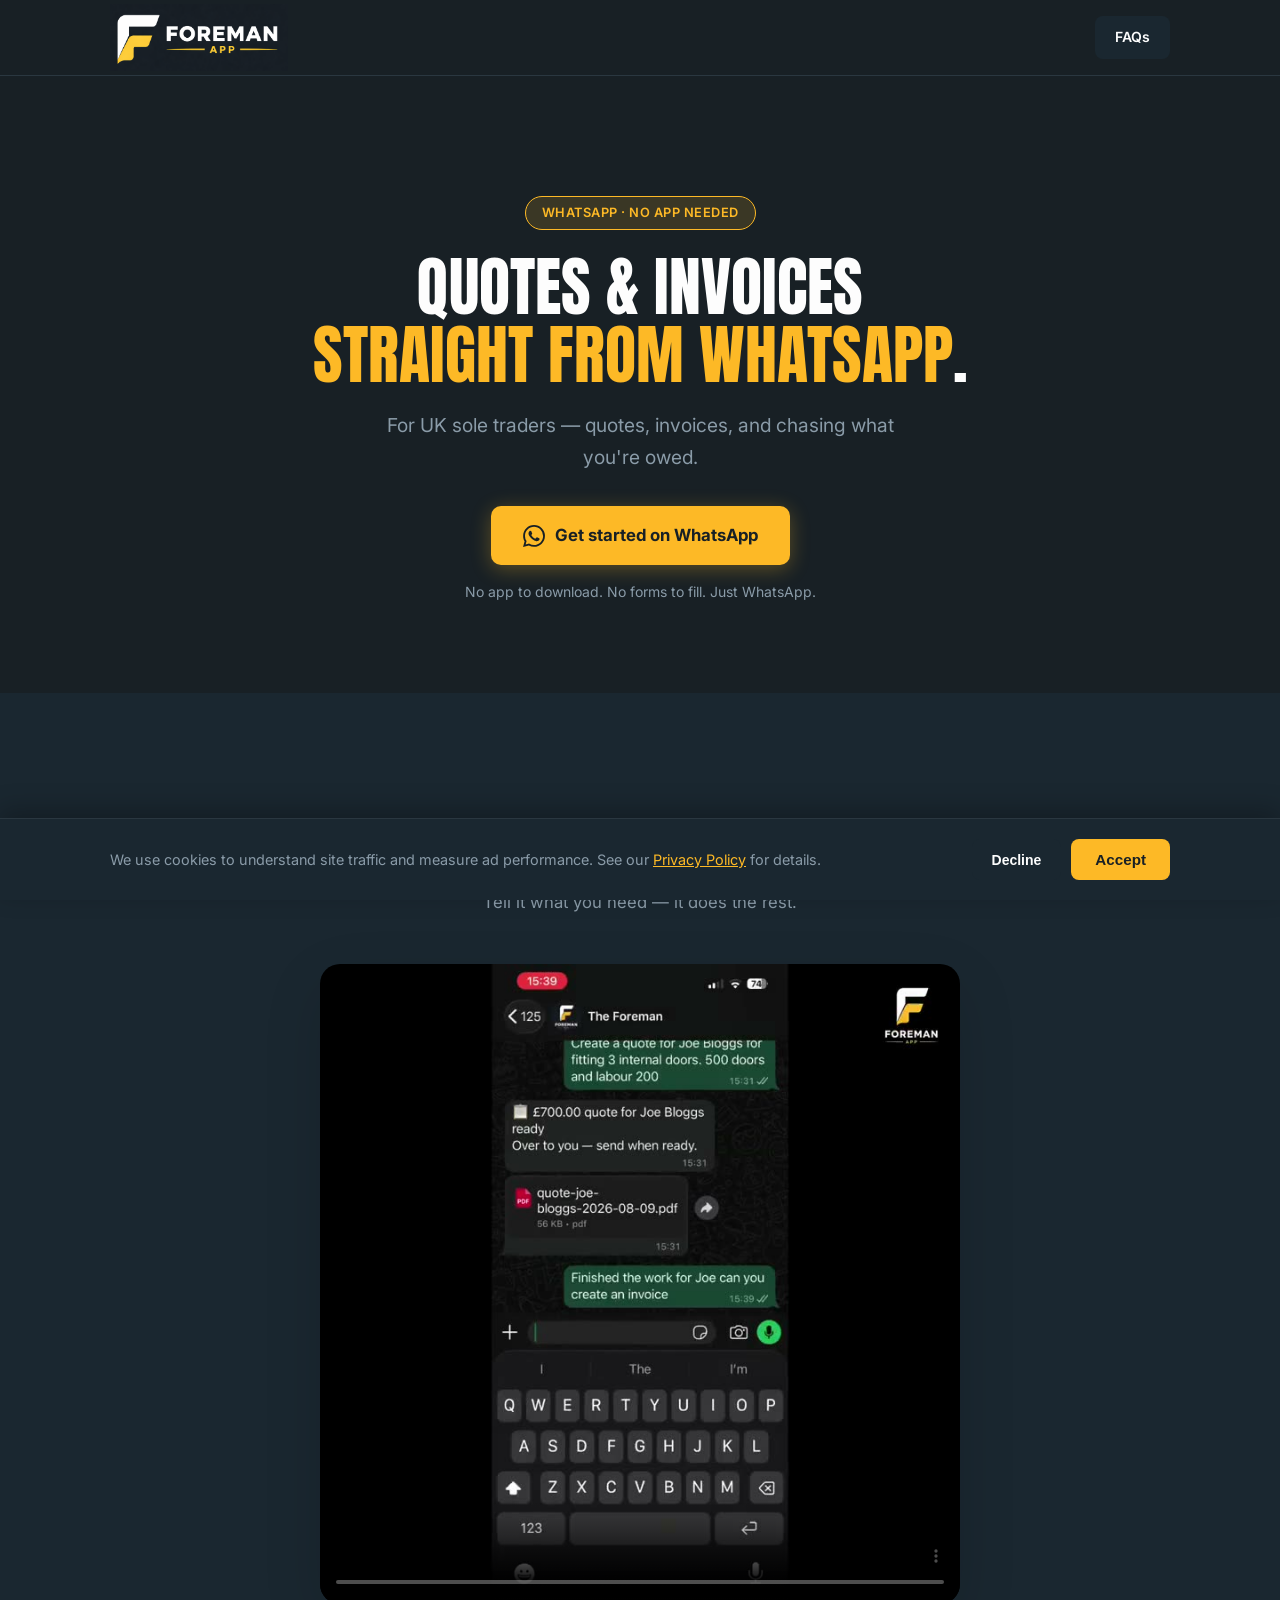
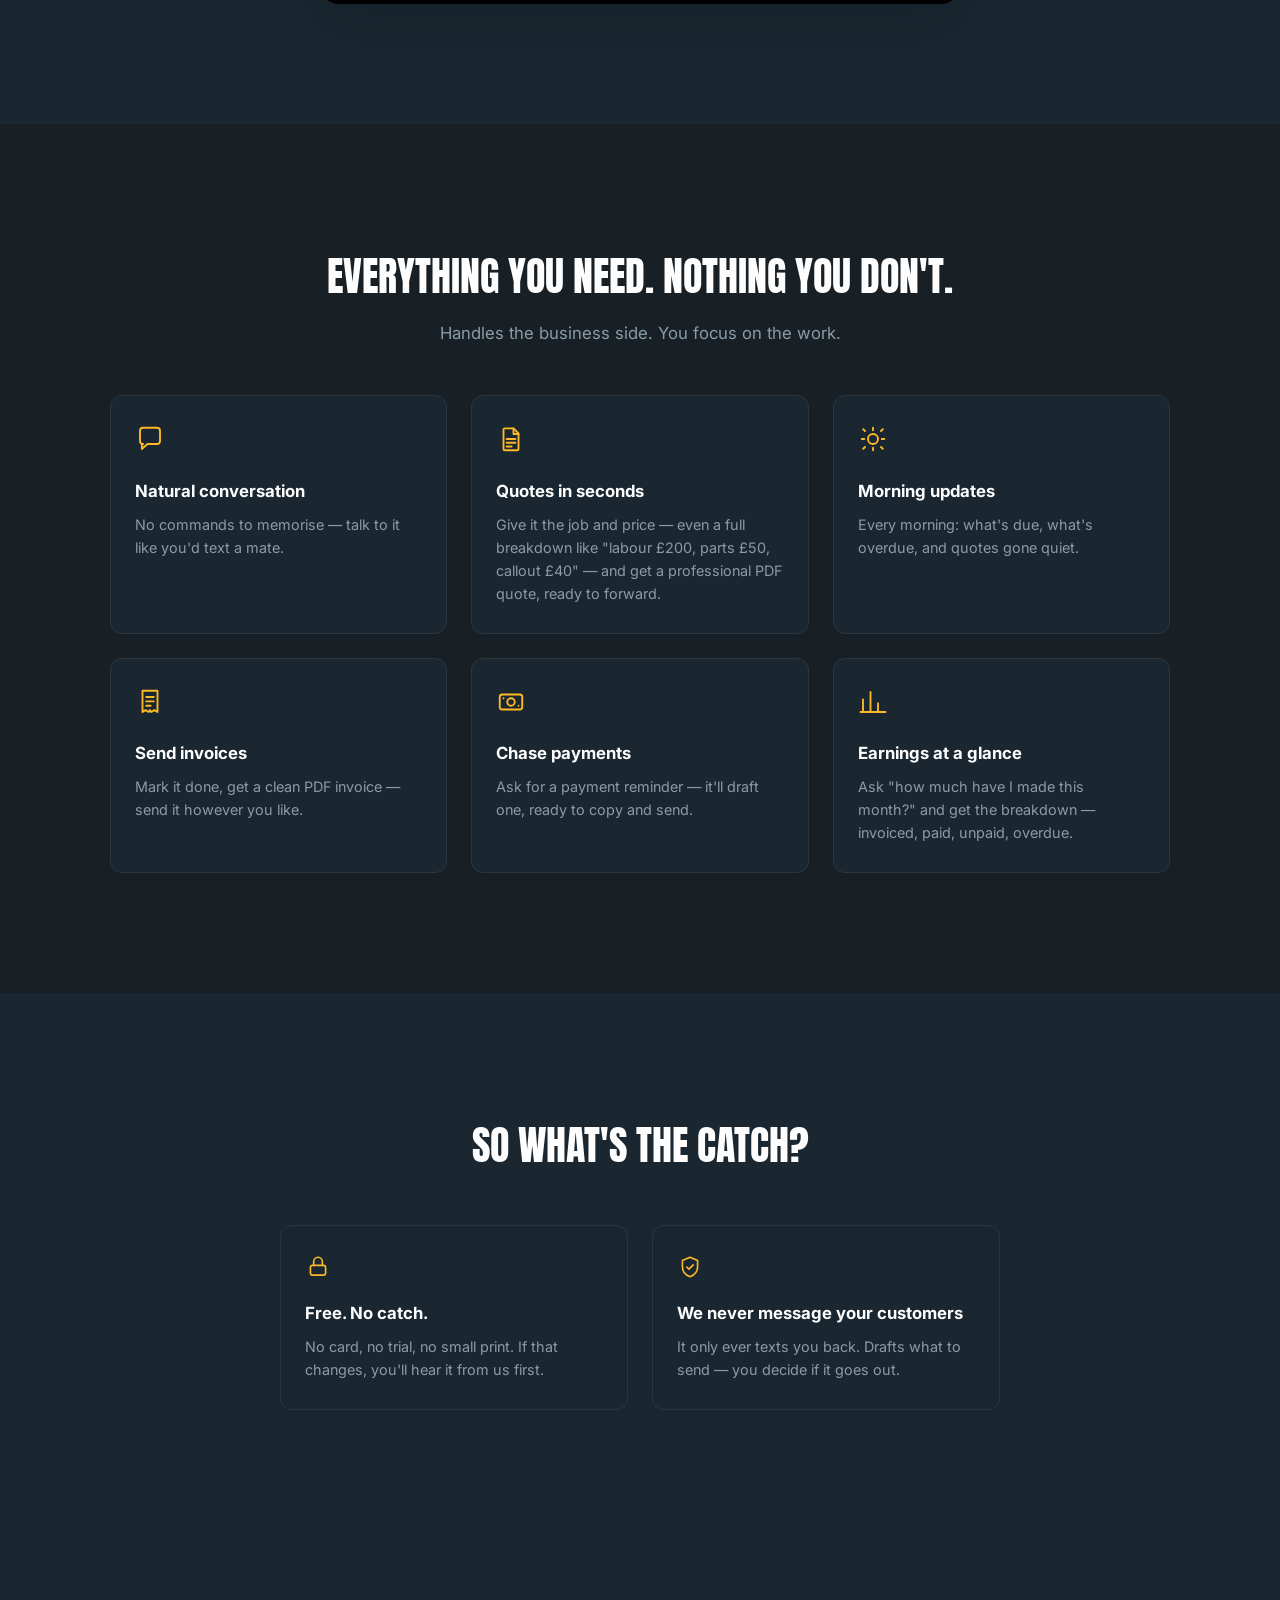
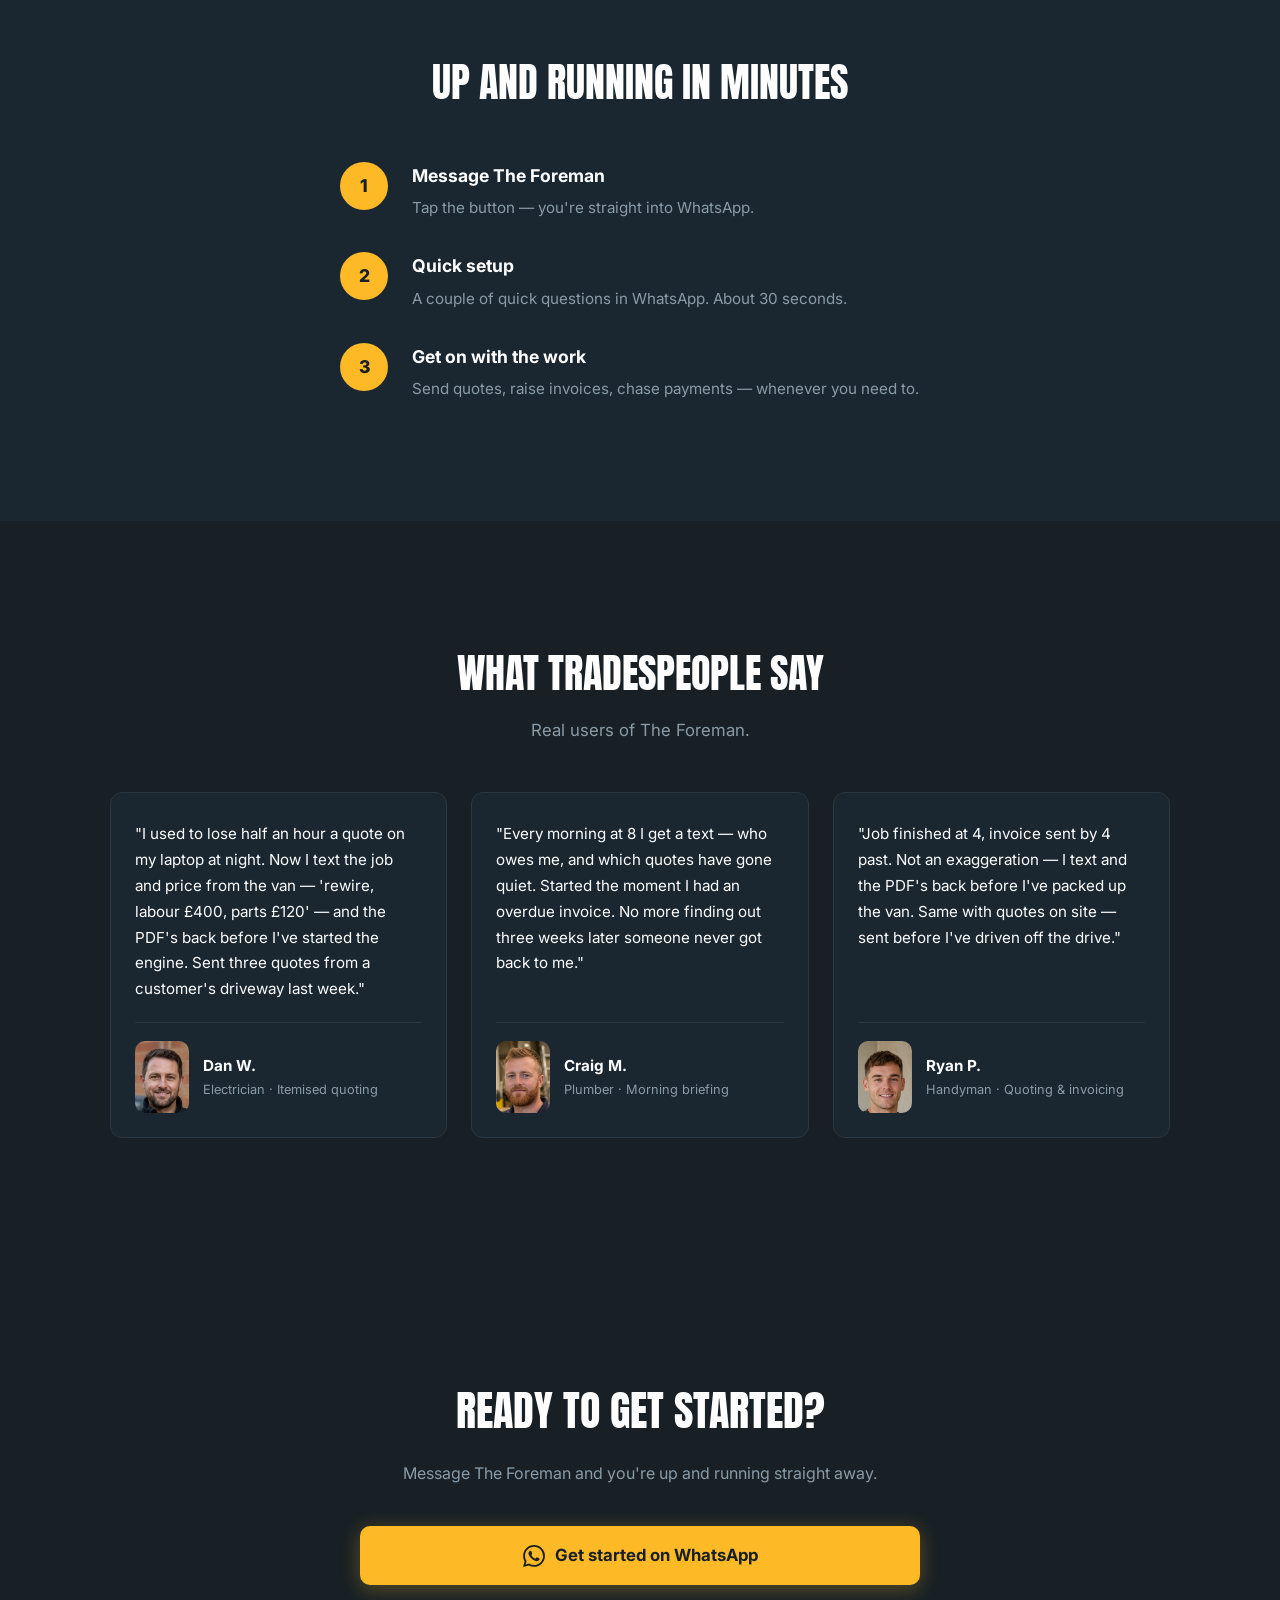
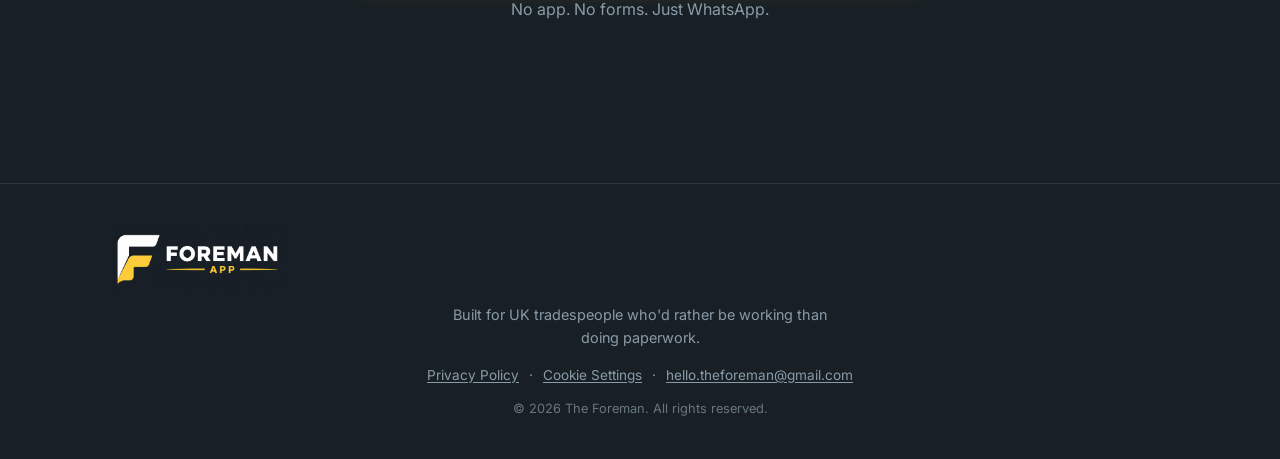
==== commit af46217b: "Reduce mobile section padding, remove 'And your data?' block - Section padding was 80px (60/40 for h" ====
--- a/index.html
+++ b/index.html
@@ -138,12 +138,6 @@
           <p>It only ever texts you back. Drafts what to send — you decide if it goes out.</p>
         </div>
       </div>
-
-      <div class="data-note">
-        <h3>And your data?</h3>
-        <p>Fair question — you're sending real names and real amounts. Short version: it's stored so The Foreman can do its job, nothing else. We don't sell it, don't share it, and don't hand it to anyone beyond the handful of services that keep the thing running. Want it gone? Email us.</p>
-        <p class="data-note-link"><a href="privacy.html">Read the full privacy policy</a></p>
-      </div>
     </div>
   </section>
 
--- a/style.css
+++ b/style.css
@@ -276,39 +276,6 @@
   color: var(--mid);
   font-size: 0.9rem;
   line-height: 1.6;
-}
-
-.data-note {
-  max-width: 720px;
-  margin: 32px auto 0;
-  padding: 28px 28px 24px;
-  background: var(--dark);
-  border: 1px solid var(--border);
-  border-radius: var(--radius);
-}
-
-.data-note h3 {
-  font-size: 1.05rem;
-  font-weight: 700;
-  margin-bottom: 10px;
-  color: var(--white);
-}
-
-.data-note p {
-  color: var(--mid);
-  font-size: 0.95rem;
-  line-height: 1.7;
-}
-
-.data-note-link {
-  margin-top: 12px;
-}
-
-.data-note-link a {
-  color: var(--yellow);
-  font-size: 0.9rem;
-  text-decoration: underline;
-  text-underline-offset: 2px;
 }
 
 /* === HOW IT WORKS === */
@@ -746,7 +713,26 @@
 @media (max-width: 768px) {
   .logo img { height: 48px; }
 
-  .hero { padding: 60px 0 40px; }
+  /* Each major section fills at least 90% of the viewport height on
+     mobile, content vertically centered within it. Sections whose
+     content already runs longer than that (features, reviews) are
+     unaffected — min-height never clips. */
+  .hero,
+  .demo,
+  .features,
+  .trust,
+  .how,
+  .reviews,
+  .waitlist {
+    min-height: 90vh;
+    display: flex;
+    flex-direction: column;
+    justify-content: center;
+    /* Small, uniform breathing room — vertical centering does the real
+       positioning now, so the old 80px section padding (60/40 for hero)
+       was stacking on top of it and pushing everything down. */
+    padding: 32px 0;
+  }
 
   .features-grid {
     grid-template-columns: 1fr;
